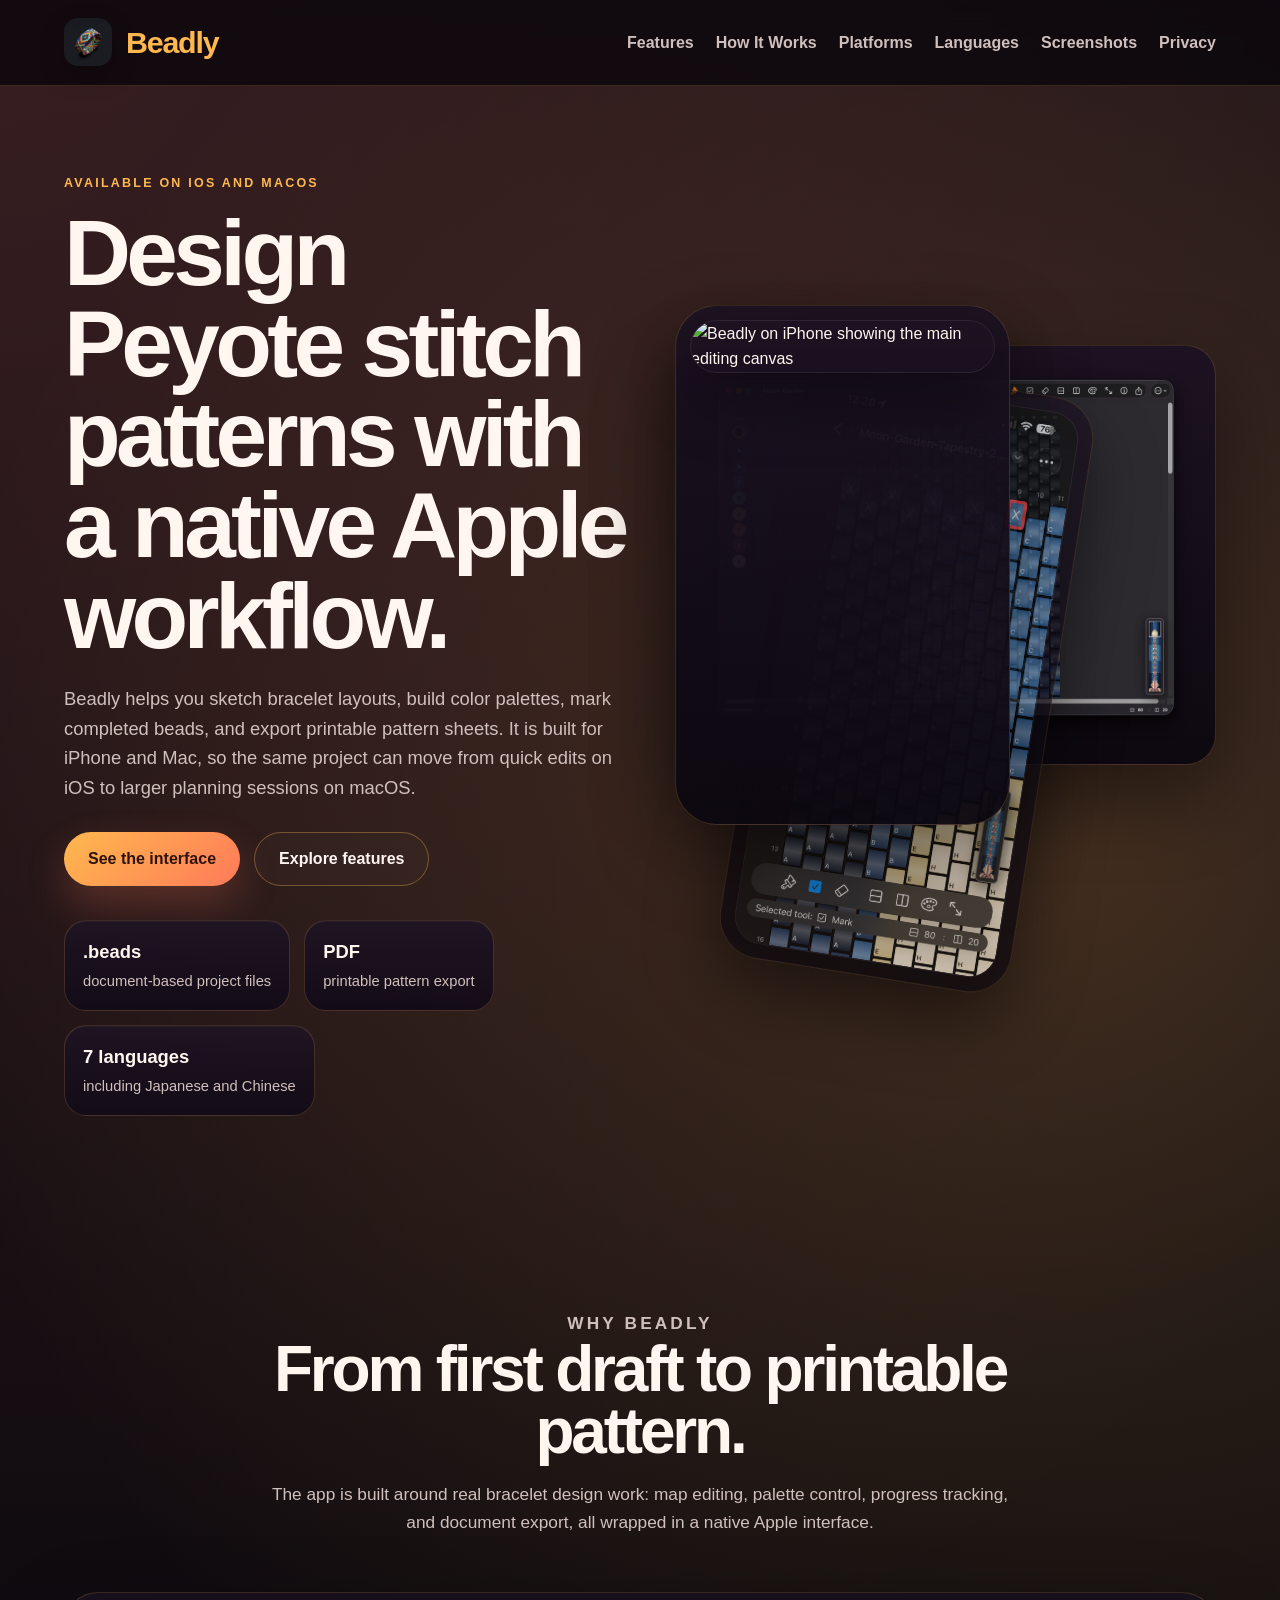
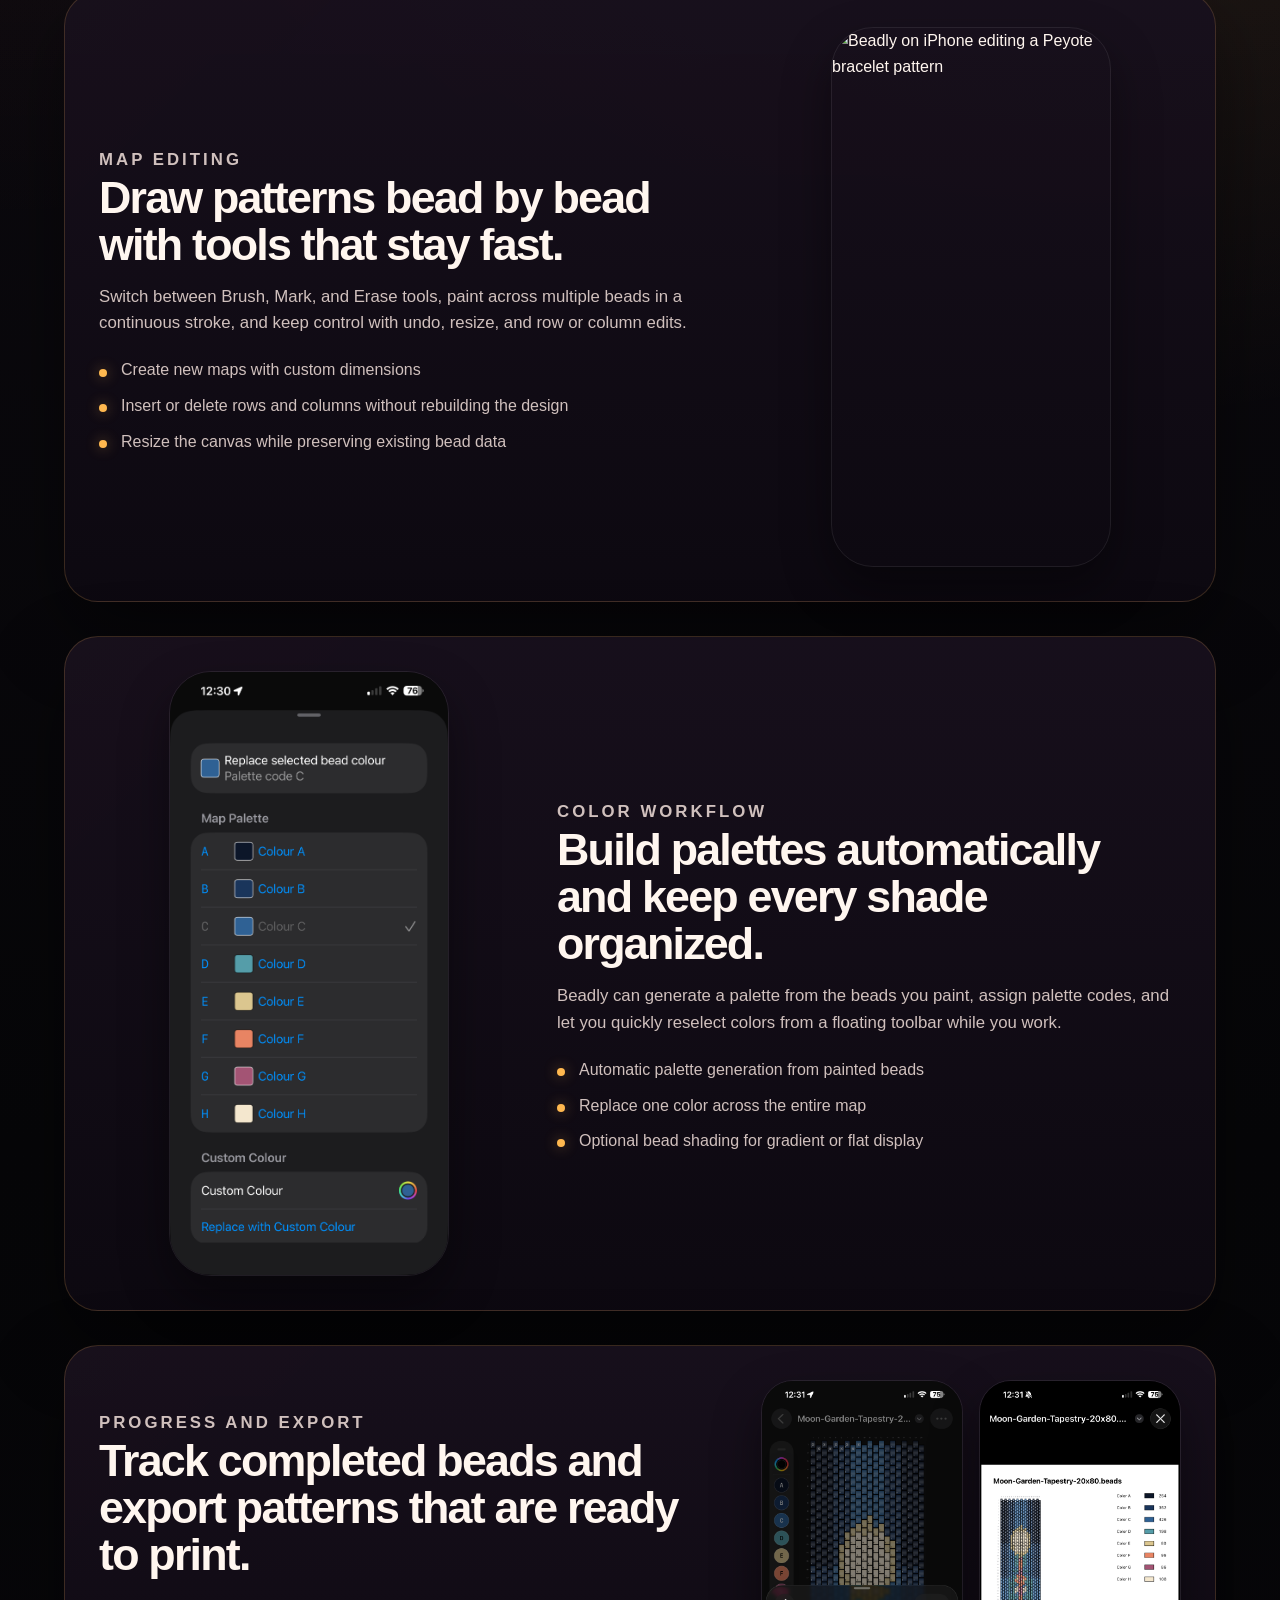
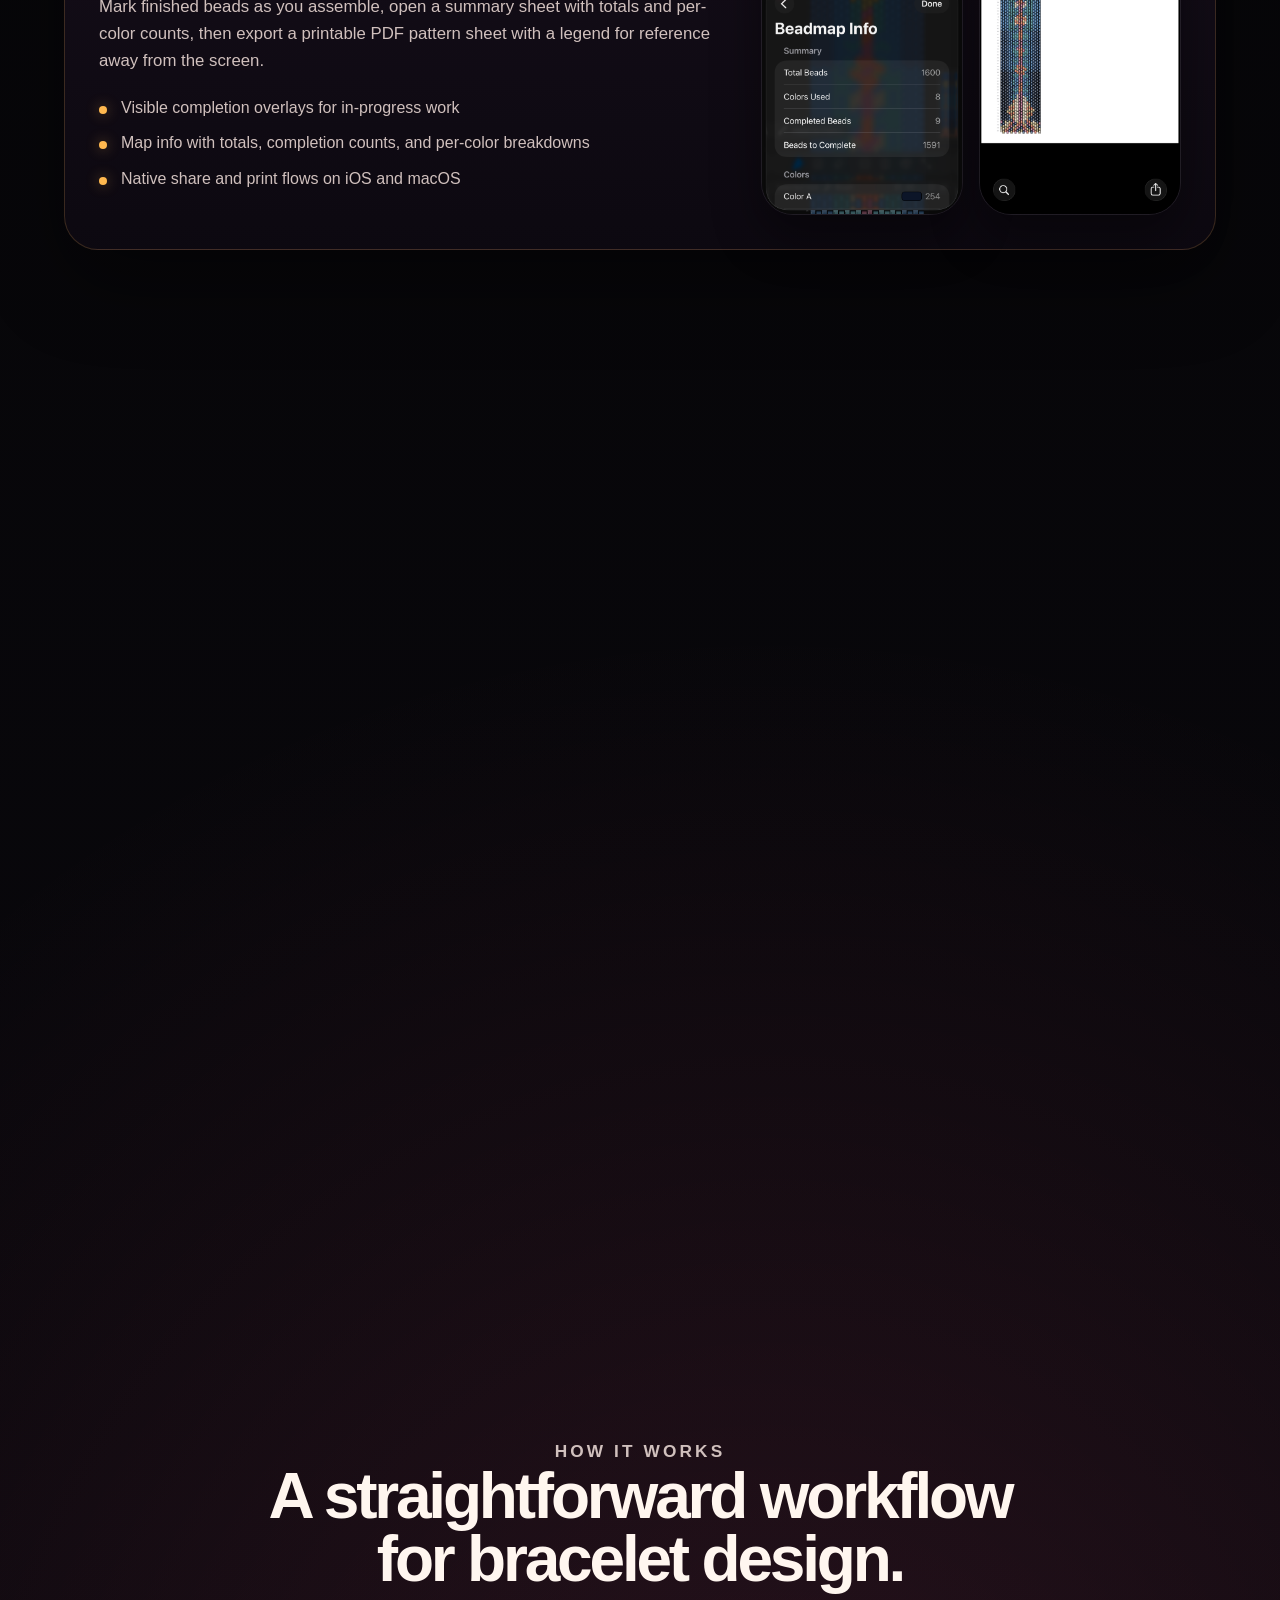
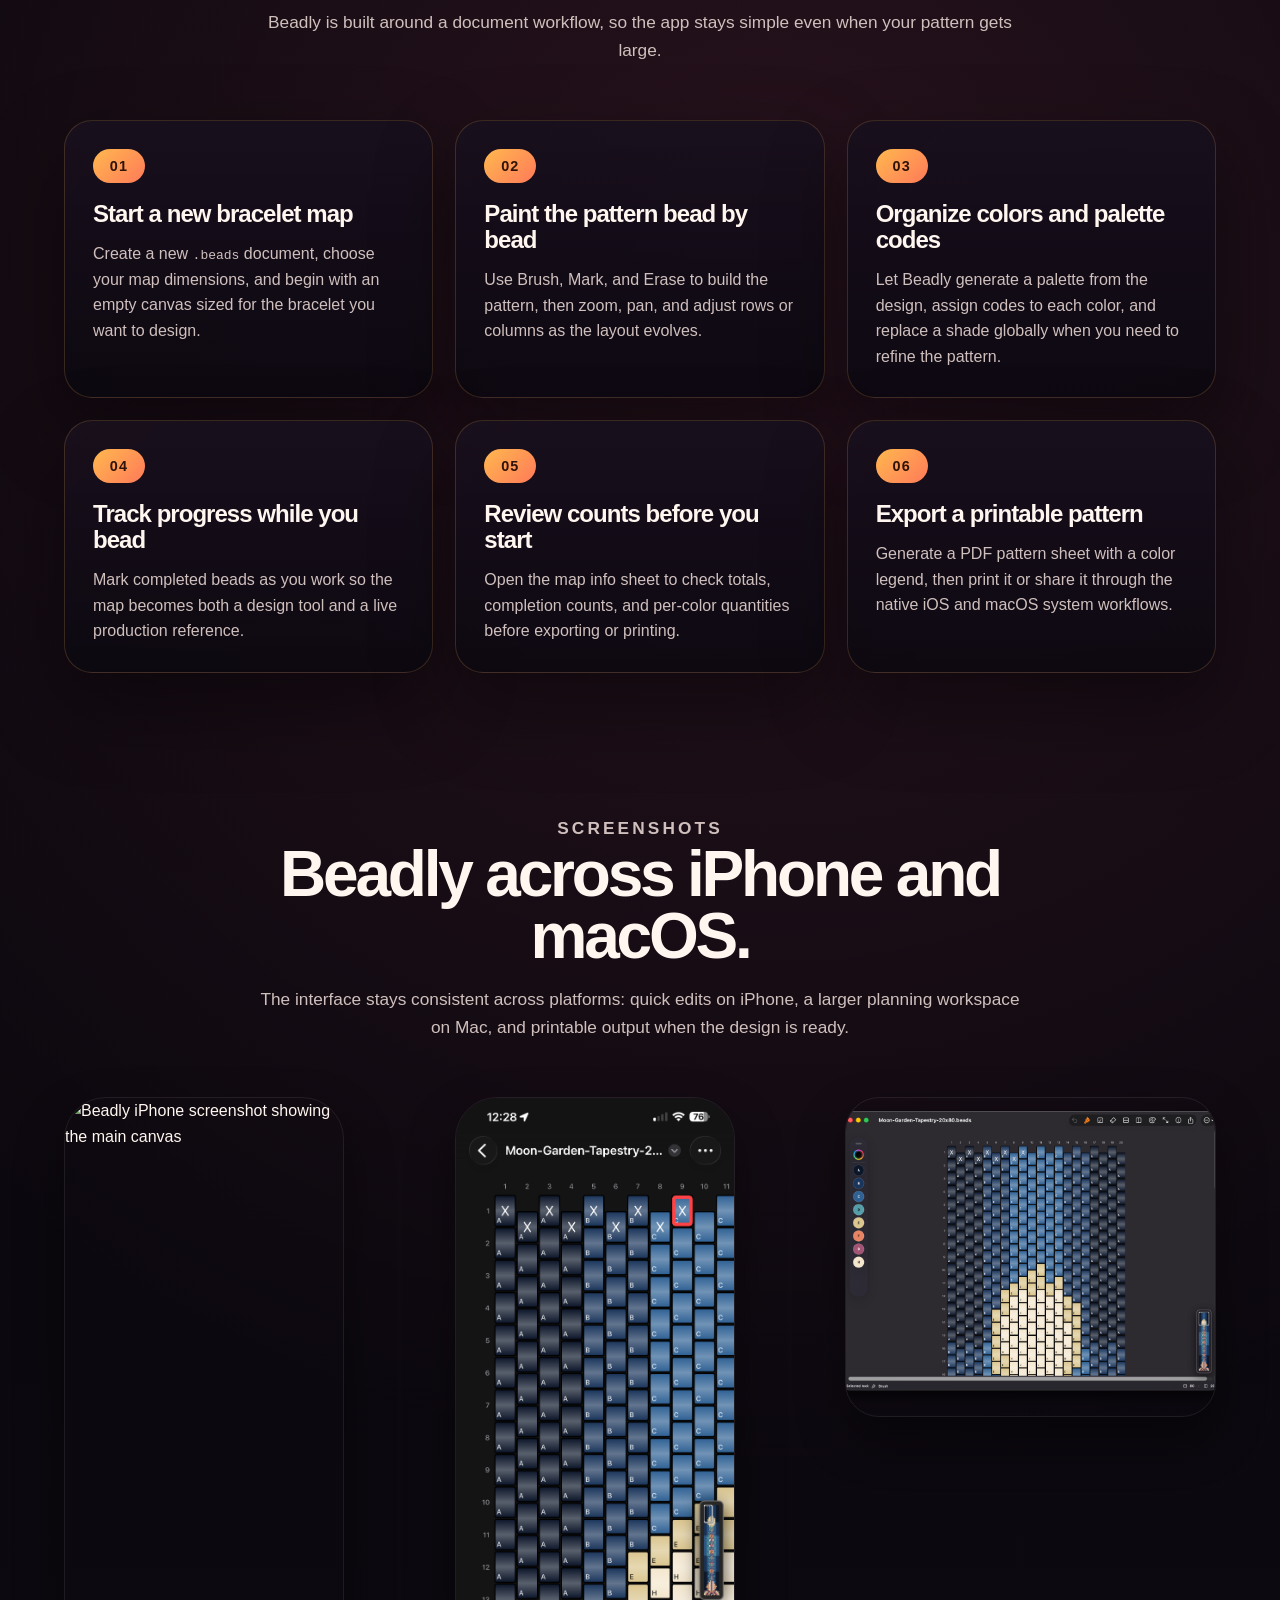
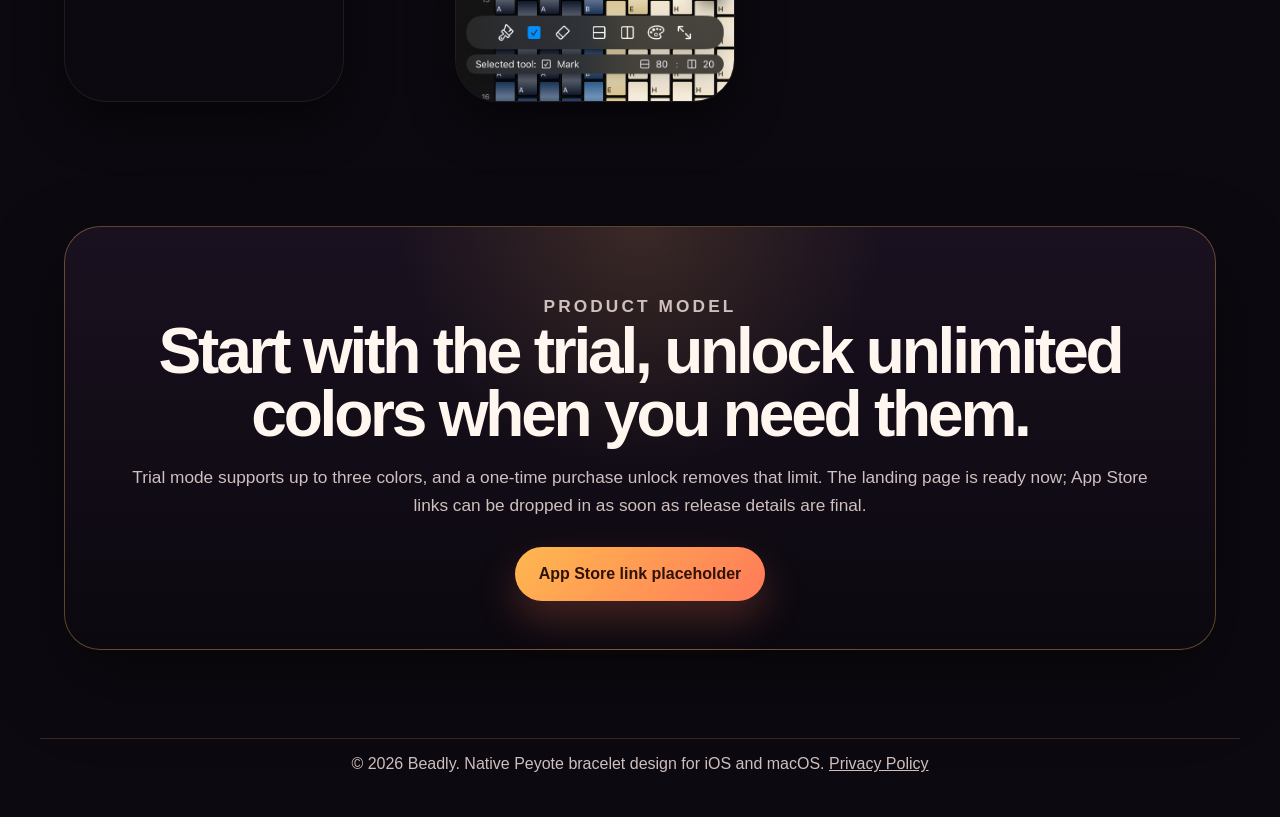
==== index.html @ 2204c5d9 "Add Beadly landing page site" ====
<!DOCTYPE html>
<html lang="en">
<head>
    <meta charset="UTF-8">
    <meta name="viewport" content="width=device-width, initial-scale=1.0">
    <meta name="description" content="Beadly is a native iOS and macOS app for designing Peyote stitch bracelet patterns, exporting printable PDFs, and managing bead maps across Apple devices.">
    <title>Beadly - Peyote Stitch Bracelet Designer for iOS and macOS</title>
    <link rel="stylesheet" href="style.css">
</head>
<body>
    <header class="site-header">
        <nav>
            <a class="logo" href="#hero">
                <img src="icon.png" alt="Beadly app icon">
                <span>Beadly</span>
            </a>
            <ul>
                <li><a href="#features">Features</a></li>
                <li><a href="#how-it-works">How It Works</a></li>
                <li><a href="#platforms">Platforms</a></li>
                <li><a href="#languages">Languages</a></li>
                <li><a href="#screenshots">Screenshots</a></li>
                <li><a href="privacy.html">Privacy</a></li>
            </ul>
        </nav>
    </header>

    <main>
        <section id="hero" class="hero">
            <div class="hero-copy reveal">
                <p class="eyebrow">Available on iOS and macOS</p>
                <h1>Design Peyote stitch patterns with a native Apple workflow.</h1>
                <p class="hero-text">
                    Beadly helps you sketch bracelet layouts, build color palettes, mark completed beads, and export printable pattern sheets. It is built for iPhone and Mac, so the same project can move from quick edits on iOS to larger planning sessions on macOS.
                </p>
                <div class="hero-actions">
                    <a href="#screenshots" class="call-to-action">See the interface</a>
                    <a href="#features" class="secondary-action">Explore features</a>
                </div>
                <div class="hero-stats">
                    <div class="stat-pill">
                        <span class="stat-value">.beads</span>
                        <span class="stat-label">document-based project files</span>
                    </div>
                    <div class="stat-pill">
                        <span class="stat-value">PDF</span>
                        <span class="stat-label">printable pattern export</span>
                    </div>
                    <div class="stat-pill">
                        <span class="stat-value">7 languages</span>
                        <span class="stat-label">including Japanese and Chinese</span>
                    </div>
                </div>
            </div>

            <div class="hero-visual reveal">
                <div class="hero-glow"></div>
                <div class="device-wall">
                    <div class="desktop-shot screenshot-frame mac-card">
                        <img src="screenshots/beadly-macos-hero-main.png" alt="Beadly on macOS showing the main bracelet design workspace">
                    </div>
                    <div class="phone-stack">
                        <div class="phone-back screenshot-frame phone-card">
                            <img src="screenshots/beadly-iphone-hero-secondary.png" alt="Beadly on iPhone showing a secondary workflow view">
                        </div>
                        <div class="phone-front screenshot-frame phone-card">
                            <img src="screenshots/beadly-iphone-hero-main.png" alt="Beadly on iPhone showing the main editing canvas">
                        </div>
                    </div>
                </div>
            </div>
        </section>

        <section id="features" class="features">
            <div class="section-heading reveal">
                <p class="eyebrow">Why Beadly</p>
                <h2>From first draft to printable pattern.</h2>
                <p>
                    The app is built around real bracelet design work: map editing, palette control, progress tracking, and document export, all wrapped in a native Apple interface.
                </p>
            </div>

            <div class="feature-container">
                <article class="feature-item reveal">
                    <div class="feature-text">
                        <p class="feature-kicker">Map editing</p>
                        <h3>Draw patterns bead by bead with tools that stay fast.</h3>
                        <p>
                            Switch between Brush, Mark, and Erase tools, paint across multiple beads in a continuous stroke, and keep control with undo, resize, and row or column edits.
                        </p>
                        <ul class="feature-list">
                            <li>Create new maps with custom dimensions</li>
                            <li>Insert or delete rows and columns without rebuilding the design</li>
                            <li>Resize the canvas while preserving existing bead data</li>
                        </ul>
                    </div>
                    <div class="feature-image">
                        <img class="app-shot portrait-shot" src="screenshots/beadly-iphone-editing-canvas.png" alt="Beadly on iPhone editing a Peyote bracelet pattern">
                    </div>
                </article>

                <article class="feature-item reveal">
                    <div class="feature-text">
                        <p class="feature-kicker">Color workflow</p>
                        <h3>Build palettes automatically and keep every shade organized.</h3>
                        <p>
                            Beadly can generate a palette from the beads you paint, assign palette codes, and let you quickly reselect colors from a floating toolbar while you work.
                        </p>
                        <ul class="feature-list">
                            <li>Automatic palette generation from painted beads</li>
                            <li>Replace one color across the entire map</li>
                            <li>Optional bead shading for gradient or flat display</li>
                        </ul>
                    </div>
                    <div class="feature-image">
                        <img class="app-shot portrait-shot" src="screenshots/beadly-iphone-palette-workflow.png" alt="Beadly on iPhone showing palette and color workflow controls">
                    </div>
                </article>

                <article class="feature-item reveal">
                    <div class="feature-text">
                        <p class="feature-kicker">Progress and export</p>
                        <h3>Track completed beads and export patterns that are ready to print.</h3>
                        <p>
                            Mark finished beads as you assemble, open a summary sheet with totals and per-color counts, then export a printable PDF pattern sheet with a legend for reference away from the screen.
                        </p>
                        <ul class="feature-list">
                            <li>Visible completion overlays for in-progress work</li>
                            <li>Map info with totals, completion counts, and per-color breakdowns</li>
                            <li>Native share and print flows on iOS and macOS</li>
                        </ul>
                    </div>
                    <div class="feature-image feature-image-grid">
                        <img class="app-shot compact-shot" src="screenshots/beadly-iphone-progress-tracking.png" alt="Beadly on iPhone showing completed bead tracking and progress information">
                        <img class="app-shot compact-shot" src="screenshots/beadly-export-pdf-sheet.png" alt="Beadly export preview for a printable PDF pattern sheet">
                    </div>
                </article>

                <article id="platforms" class="feature-item reveal">
                    <div class="feature-text">
                        <p class="feature-kicker">Apple platforms</p>
                        <h3>Use iOS for quick edits and macOS for a wider design workspace.</h3>
                        <p>
                            Beadly is designed for Apple hardware from the start. iPhone keeps pattern work portable, while macOS gives you more room for large maps, palette management, and print preparation.
                        </p>
                        <ul class="feature-list">
                            <li>Native document workflow across Apple devices</li>
                            <li>Zoom, pan, mini-map, and bead labels for larger projects</li>
                            <li>Consistent editing model across iOS and macOS</li>
                        </ul>
                    </div>
                    <div class="feature-image mac-feature">
                        <img class="app-shot landscape-shot" src="screenshots/beadly-macos-workspace-detail.png" alt="Beadly on macOS with a detailed bracelet design workspace visible">
                    </div>
                </article>

                <article id="languages" class="feature-item reveal">
                    <div class="feature-text">
                        <p class="feature-kicker">Localization</p>
                        <h3>Ready for an international audience.</h3>
                        <p>
                            The app is localized in Russian, German, French, Spanish, Japanese, and Chinese, alongside English. That support belongs on the landing page because it is a real part of the product, not an afterthought.
                        </p>
                        <ul class="feature-list">
                            <li>English</li>
                            <li>Russian, German, French, and Spanish</li>
                            <li>Japanese and Chinese</li>
                        </ul>
                    </div>
                    <div class="feature-image">
                        <div class="language-panel">
                            <span><strong>🇺🇸</strong> English</span>
                            <span><strong>🇷🇺</strong> Russian</span>
                            <span><strong>🇩🇪</strong> German</span>
                            <span><strong>🇫🇷</strong> French</span>
                            <span><strong>🇪🇸</strong> Spanish</span>
                            <span><strong>🇯🇵</strong> Japanese</span>
                            <span><strong>🇨🇳</strong> Chinese</span>
                        </div>
                    </div>
                </article>
            </div>
        </section>

        <section id="how-it-works" class="how-it-works reveal">
            <div class="section-heading">
                <p class="eyebrow">How It Works</p>
                <h2>A straightforward workflow for bracelet design.</h2>
                <p>
                    Beadly is built around a document workflow, so the app stays simple even when your pattern gets large.
                </p>
            </div>

            <div class="steps-grid">
                <article class="step-card">
                    <span class="step-number">01</span>
                    <h3>Start a new bracelet map</h3>
                    <p>
                        Create a new <code>.beads</code> document, choose your map dimensions, and begin with an empty canvas sized for the bracelet you want to design.
                    </p>
                </article>

                <article class="step-card">
                    <span class="step-number">02</span>
                    <h3>Paint the pattern bead by bead</h3>
                    <p>
                        Use Brush, Mark, and Erase to build the pattern, then zoom, pan, and adjust rows or columns as the layout evolves.
                    </p>
                </article>

                <article class="step-card">
                    <span class="step-number">03</span>
                    <h3>Organize colors and palette codes</h3>
                    <p>
                        Let Beadly generate a palette from the design, assign codes to each color, and replace a shade globally when you need to refine the pattern.
                    </p>
                </article>

                <article class="step-card">
                    <span class="step-number">04</span>
                    <h3>Track progress while you bead</h3>
                    <p>
                        Mark completed beads as you work so the map becomes both a design tool and a live production reference.
                    </p>
                </article>

                <article class="step-card">
                    <span class="step-number">05</span>
                    <h3>Review counts before you start</h3>
                    <p>
                        Open the map info sheet to check totals, completion counts, and per-color quantities before exporting or printing.
                    </p>
                </article>

                <article class="step-card">
                    <span class="step-number">06</span>
                    <h3>Export a printable pattern</h3>
                    <p>
                        Generate a PDF pattern sheet with a color legend, then print it or share it through the native iOS and macOS system workflows.
                    </p>
                </article>
            </div>
        </section>

        <section id="screenshots" class="screenshots reveal">
            <div class="section-heading">
                <p class="eyebrow">Screenshots</p>
                <h2>Beadly across iPhone and macOS.</h2>
                <p>
                    The interface stays consistent across platforms: quick edits on iPhone, a larger planning workspace on Mac, and printable output when the design is ready.
                </p>
            </div>

            <div class="screenshot-grid">
                <img class="app-shot portrait-shot" src="screenshots/beadly-iphone-hero-main.png" alt="Beadly iPhone screenshot showing the main canvas">
                <img class="app-shot portrait-shot" src="screenshots/beadly-iphone-hero-secondary.png" alt="Beadly iPhone screenshot showing a secondary workflow">
                <img class="app-shot landscape-shot" src="screenshots/beadly-macos-workspace-detail.png" alt="Beadly macOS screenshot showing a detailed desktop workspace">
            </div>
        </section>

        <section class="download reveal">
            <div class="download-panel">
                <p class="eyebrow">Product model</p>
                <h2>Start with the trial, unlock unlimited colors when you need them.</h2>
                <p>
                    Trial mode supports up to three colors, and a one-time purchase unlock removes that limit. The landing page is ready now; App Store links can be dropped in as soon as release details are final.
                </p>
                <div class="download-buttons">
                    <a href="#hero" class="call-to-action">App Store link placeholder</a>
                </div>
            </div>
        </section>
    </main>

    <footer>
        <p>&copy; 2026 Beadly. Native Peyote bracelet design for iOS and macOS. <a href="privacy.html">Privacy Policy</a></p>
    </footer>

    <script src="script.js"></script>
</body>
</html>
---- style.css ----
:root {
    --bg: #060608;
    --panel: #17111e;
    --panel-soft: rgba(23, 17, 30, 0.84);
    --line: rgba(252, 184, 88, 0.18);
    --line-strong: rgba(252, 184, 88, 0.34);
    --text: #fff6ef;
    --muted: #d0c0bd;
    --brand: #ffb84f;
    --brand-deep: #a55224;
    --accent: #ff7a59;
    --accent-deep: #cb4f36;
    --berry: #ff5d8f;
    --shadow: 0 32px 80px rgba(0, 0, 0, 0.42);
}

* {
    box-sizing: border-box;
}

html {
    scroll-behavior: smooth;
}

body {
    margin: 0;
    font-family: "Avenir Next", "SF Pro Display", "Segoe UI", sans-serif;
    line-height: 1.6;
    color: var(--text);
    background:
        radial-gradient(circle at top left, rgba(255, 122, 89, 0.16), transparent 25%),
        radial-gradient(circle at 85% 12%, rgba(255, 184, 79, 0.18), transparent 18%),
        radial-gradient(circle at 60% 70%, rgba(255, 93, 143, 0.12), transparent 24%),
        linear-gradient(180deg, #120d16 0%, #060608 38%, #0d0911 100%);
}

a {
    color: inherit;
}

img {
    display: block;
    max-width: 100%;
}

.site-header {
    position: sticky;
    top: 0;
    z-index: 20;
    backdrop-filter: blur(16px);
    background: rgba(7, 5, 10, 0.74);
    border-bottom: 1px solid var(--line);
}

nav {
    display: flex;
    justify-content: space-between;
    align-items: center;
    gap: 24px;
    max-width: 1200px;
    margin: 0 auto;
    padding: 18px 24px;
}

.logo {
    display: inline-flex;
    align-items: center;
    gap: 14px;
    text-decoration: none;
    font-size: 1.9rem;
    font-weight: 800;
    letter-spacing: -0.04em;
    color: var(--brand);
}

.logo img {
    width: 48px;
    height: 48px;
    border-radius: 14px;
    box-shadow: 0 10px 24px rgba(0, 0, 0, 0.28);
}

nav ul {
    list-style: none;
    display: flex;
    flex-wrap: wrap;
    gap: 22px;
    margin: 0;
    padding: 0;
}

nav ul li a {
    text-decoration: none;
    color: var(--muted);
    font-weight: 600;
    transition: color 0.2s ease;
}

nav ul li a:hover,
nav ul li a:focus-visible {
    color: var(--brand);
}

section {
    max-width: 1200px;
    margin: 0 auto;
    padding: 88px 24px;
}

.hero {
    display: grid;
    grid-template-columns: minmax(0, 1.02fr) minmax(0, 0.98fr);
    gap: 48px;
    align-items: center;
    min-height: calc(100vh - 80px);
}

.eyebrow,
.feature-kicker,
.placeholder-label {
    margin: 0 0 14px;
    text-transform: uppercase;
    letter-spacing: 0.18em;
    font-size: 0.78rem;
    font-weight: 800;
}

.eyebrow,
.feature-kicker {
    color: var(--brand);
}

.placeholder-label {
    color: rgba(255, 255, 255, 0.62);
}

.hero h1,
.section-heading h2,
.download h2 {
    margin: 0;
    letter-spacing: -0.05em;
    line-height: 0.98;
}

.hero h1 {
    font-size: clamp(3.1rem, 8vw, 5.8rem);
    max-width: 11ch;
}

.hero-text,
.section-heading p,
.download p,
.feature-text p,
.feature-list li,
footer p,
.shot-placeholder span,
.placeholder-content p {
    color: var(--muted);
}

.hero-text {
    max-width: 59ch;
    margin: 22px 0 0;
    font-size: 1.15rem;
}

.hero-actions {
    display: flex;
    flex-wrap: wrap;
    gap: 14px;
    margin-top: 30px;
}

.call-to-action,
.secondary-action {
    display: inline-flex;
    align-items: center;
    justify-content: center;
    min-height: 54px;
    padding: 0 24px;
    border-radius: 999px;
    text-decoration: none;
    font-weight: 700;
    transition: transform 0.2s ease, box-shadow 0.2s ease, background-color 0.2s ease;
}

.call-to-action {
    background: linear-gradient(135deg, var(--brand) 0%, var(--accent) 100%);
    color: #2f1308;
    box-shadow: 0 18px 40px rgba(255, 122, 89, 0.24);
}

.secondary-action {
    border: 1px solid var(--line-strong);
    background: rgba(255, 255, 255, 0.02);
    color: var(--text);
}

.call-to-action:hover,
.call-to-action:focus-visible,
.secondary-action:hover,
.secondary-action:focus-visible {
    transform: translateY(-2px);
}

.hero-stats {
    display: flex;
    flex-wrap: wrap;
    gap: 14px;
    margin-top: 34px;
}

.stat-pill {
    min-width: 170px;
    padding: 16px 18px;
    border-radius: 22px;
    border: 1px solid var(--line);
    background: linear-gradient(180deg, rgba(31, 20, 35, 0.92), rgba(18, 11, 23, 0.94));
    box-shadow: inset 0 1px 0 rgba(255, 255, 255, 0.04);
}

.stat-value {
    display: block;
    font-size: 1.15rem;
    font-weight: 800;
    color: var(--text);
}

.stat-label {
    display: block;
    margin-top: 4px;
    font-size: 0.92rem;
    color: var(--muted);
}

.hero-visual {
    position: relative;
}

.hero-glow {
    position: absolute;
    inset: 10% 14% auto auto;
    width: 260px;
    height: 260px;
    background: radial-gradient(circle, rgba(255, 184, 79, 0.28), transparent 68%);
    filter: blur(16px);
    pointer-events: none;
}

.device-wall {
    position: relative;
    min-height: 680px;
}

.desktop-shot {
    position: absolute;
    right: 0;
    top: 40px;
    width: min(100%, 540px);
}

.desktop-shot img {
    width: 100%;
    border-radius: 20px;
}

.phone-stack {
    position: absolute;
    left: 0;
    top: 0;
    width: min(62%, 340px);
}

.phone-stack img {
    width: 100%;
    height: 100%;
    object-fit: cover;
    border-radius: 28px;
    border: 1px solid rgba(255, 255, 255, 0.08);
    box-shadow: 0 28px 60px rgba(0, 0, 0, 0.42);
}

.phone-back {
    position: absolute;
    left: 84px;
    top: 72px;
    width: 88%;
    opacity: 0.74;
    transform: rotate(9deg);
}

.phone-front {
    position: relative;
    z-index: 1;
}

.placeholder-card {
    border: 1px solid var(--line);
    box-shadow: var(--shadow);
    background:
        linear-gradient(180deg, rgba(28, 18, 34, 0.95), rgba(12, 8, 16, 0.96)),
        linear-gradient(135deg, rgba(255, 184, 79, 0.06), transparent 44%);
}

.screenshot-frame {
    border: 1px solid var(--line);
    box-shadow: var(--shadow);
    background:
        linear-gradient(180deg, rgba(28, 18, 34, 0.95), rgba(12, 8, 16, 0.96)),
        linear-gradient(135deg, rgba(255, 184, 79, 0.06), transparent 44%);
}

.mac-card {
    padding: 18px;
    border-radius: 30px;
}

.phone-card {
    padding: 14px;
    border-radius: 42px;
    min-height: 520px;
}

.window-chrome {
    display: flex;
    gap: 8px;
    margin-bottom: 14px;
}

.window-chrome span {
    width: 10px;
    height: 10px;
    border-radius: 50%;
    background: rgba(255, 255, 255, 0.18);
}

.placeholder-content {
    display: flex;
    flex-direction: column;
    gap: 16px;
    height: 100%;
}

.placeholder-content h2 {
    margin: 0;
    font-size: clamp(1.5rem, 2.6vw, 2.4rem);
    line-height: 1.05;
    letter-spacing: -0.04em;
}

.bead-grid,
.mini-grid {
    border-radius: 24px;
    background:
        linear-gradient(90deg, rgba(255, 255, 255, 0.05) 1px, transparent 1px),
        linear-gradient(rgba(255, 255, 255, 0.05) 1px, transparent 1px),
        linear-gradient(135deg, rgba(255, 184, 79, 0.2), rgba(255, 93, 143, 0.16));
}

.bead-grid {
    min-height: 360px;
    background-size: 28px 28px, 28px 28px, cover;
}

.bead-grid-wide {
    position: relative;
    overflow: hidden;
}

.bead-grid-wide::after {
    content: "";
    position: absolute;
    inset: 22% 10%;
    border-radius: 18px;
    border: 1px solid rgba(255, 255, 255, 0.16);
    background: linear-gradient(135deg, rgba(255, 122, 89, 0.32), rgba(255, 184, 79, 0.12));
}

.mini-grid {
    flex: 1;
    min-height: 200px;
    background-size: 24px 24px, 24px 24px, cover;
}

.mini-grid-tall {
    min-height: 340px;
}

.section-heading {
    max-width: 760px;
    margin: 0 auto 56px;
    text-align: center;
}

.section-heading h2,
.download h2 {
    font-size: clamp(2.4rem, 5vw, 4rem);
}

.section-heading p,
.download p {
    margin: 18px 0 0;
    font-size: 1.08rem;
}

.feature-container {
    display: flex;
    flex-direction: column;
    gap: 34px;
}

.feature-item {
    display: grid;
    grid-template-columns: minmax(0, 1fr) minmax(280px, 420px);
    align-items: center;
    gap: 38px;
    padding: 34px;
    border-radius: 34px;
    border: 1px solid var(--line);
    background:
        linear-gradient(180deg, rgba(24, 16, 29, 0.94), rgba(13, 9, 17, 0.96)),
        linear-gradient(135deg, rgba(255, 184, 79, 0.05), transparent 45%);
    box-shadow: var(--shadow);
}

.feature-item:nth-child(even) {
    grid-template-columns: minmax(280px, 420px) minmax(0, 1fr);
}

.feature-item:nth-child(even) .feature-text {
    order: 2;
}

.feature-item:nth-child(even) .feature-image {
    order: 1;
}

.feature-text h3 {
    margin: 0;
    font-size: clamp(1.8rem, 4vw, 2.8rem);
    line-height: 1.05;
    letter-spacing: -0.04em;
}

.feature-text p {
    margin: 16px 0 0;
    font-size: 1.05rem;
}

.feature-list {
    margin: 20px 0 0;
    padding: 0;
    list-style: none;
}

.feature-list li {
    position: relative;
    margin-bottom: 10px;
    padding-left: 22px;
}

.feature-list li::before {
    content: "";
    position: absolute;
    left: 0;
    top: 0.7em;
    width: 8px;
    height: 8px;
    border-radius: 50%;
    background: var(--brand);
    box-shadow: 0 0 14px rgba(255, 184, 79, 0.45);
}

.feature-image {
    display: flex;
    justify-content: center;
    align-items: center;
}

.app-shot {
    width: 100%;
    border: 1px solid rgba(255, 255, 255, 0.08);
    box-shadow: 0 22px 48px rgba(0, 0, 0, 0.4);
    object-fit: cover;
}

.shot-placeholder,
.language-panel {
    width: 100%;
    border: 1px solid rgba(255, 255, 255, 0.08);
    box-shadow: 0 22px 48px rgba(0, 0, 0, 0.4);
    background:
        linear-gradient(180deg, rgba(255, 255, 255, 0.06), rgba(255, 255, 255, 0.02)),
        linear-gradient(135deg, rgba(255, 184, 79, 0.16), rgba(255, 93, 143, 0.14));
}

.shot-placeholder {
    display: flex;
    flex-direction: column;
    justify-content: flex-end;
    gap: 4px;
    padding: 24px;
    overflow: hidden;
}

.shot-placeholder p {
    margin: 0;
    font-size: 1rem;
    font-weight: 800;
    letter-spacing: -0.03em;
}

.portrait-shot {
    max-width: 280px;
    min-height: 540px;
    border-radius: 42px;
}

.compact-shot {
    max-width: none;
    min-height: 250px;
    border-radius: 32px;
}

.landscape-shot {
    min-height: 320px;
    border-radius: 34px;
}

.feature-image-grid {
    display: grid;
    grid-template-columns: repeat(2, minmax(0, 1fr));
    gap: 16px;
}

.feature-image-grid .shot-placeholder {
    max-width: none;
}

.mac-feature .shot-placeholder {
    max-width: 100%;
}

.language-panel {
    display: grid;
    grid-template-columns: repeat(2, minmax(0, 1fr));
    gap: 16px;
    padding: 28px;
    border-radius: 34px;
}

.language-panel span {
    display: flex;
    align-items: center;
    justify-content: center;
    gap: 10px;
    min-height: 84px;
    border-radius: 22px;
    font-size: 1.05rem;
    font-weight: 700;
    background: rgba(14, 10, 18, 0.72);
    border: 1px solid rgba(255, 255, 255, 0.08);
    text-align: center;
}

.language-panel strong {
    font-size: 1.4rem;
    line-height: 1;
}

.screenshots {
    padding-top: 36px;
}

.how-it-works {
    padding-top: 24px;
}

.steps-grid {
    display: grid;
    grid-template-columns: repeat(3, minmax(0, 1fr));
    gap: 22px;
}

.step-card {
    padding: 28px;
    border-radius: 28px;
    border: 1px solid var(--line);
    background:
        linear-gradient(180deg, rgba(24, 16, 29, 0.94), rgba(13, 9, 17, 0.96)),
        linear-gradient(135deg, rgba(255, 184, 79, 0.05), transparent 45%);
    box-shadow: var(--shadow);
}

.step-number {
    display: inline-flex;
    align-items: center;
    justify-content: center;
    min-width: 52px;
    min-height: 34px;
    padding: 0 12px;
    border-radius: 999px;
    background: linear-gradient(135deg, var(--brand) 0%, var(--accent) 100%);
    color: #2f1308;
    font-size: 0.9rem;
    font-weight: 800;
    letter-spacing: 0.08em;
}

.step-card h3 {
    margin: 18px 0 0;
    font-size: 1.5rem;
    line-height: 1.08;
    letter-spacing: -0.04em;
}

.step-card p {
    margin: 14px 0 0;
    color: var(--muted);
}

.screenshot-grid {
    display: grid;
    grid-template-columns: repeat(3, minmax(0, 1fr));
    gap: 20px;
}

.download {
    padding-top: 36px;
}

.download-panel {
    padding: 48px;
    border-radius: 36px;
    text-align: center;
    border: 1px solid var(--line-strong);
    background:
        radial-gradient(circle at top center, rgba(255, 184, 79, 0.14), transparent 34%),
        linear-gradient(180deg, rgba(27, 18, 33, 0.96), rgba(11, 8, 15, 0.98));
    box-shadow: var(--shadow);
}

.download-buttons {
    margin-top: 28px;
}

footer {
    padding: 0 24px 40px;
}

footer p {
    max-width: 1200px;
    margin: 0 auto;
    padding-top: 12px;
    border-top: 1px solid var(--line);
    text-align: center;
}

.reveal {
    opacity: 0;
    transform: translateY(24px);
    transition: opacity 0.7s ease, transform 0.7s ease;
}

.reveal.is-visible {
    opacity: 1;
    transform: translateY(0);
}

@media (max-width: 1080px) {
    .steps-grid,
    .screenshot-grid {
        grid-template-columns: repeat(2, minmax(0, 1fr));
    }
}

@media (max-width: 980px) {
    nav {
        flex-direction: column;
        align-items: flex-start;
    }

    .hero {
        grid-template-columns: 1fr;
        min-height: auto;
        padding-top: 52px;
    }

    .device-wall {
        min-height: 760px;
    }

    .desktop-shot {
        position: relative;
        top: 180px;
        width: 100%;
    }

    .phone-stack {
        position: absolute;
        left: 0;
        top: 0;
        width: min(62%, 300px);
    }

    .feature-item,
    .feature-item:nth-child(even) {
        grid-template-columns: 1fr;
    }

    .feature-item:nth-child(even) .feature-text,
    .feature-item:nth-child(even) .feature-image {
        order: initial;
    }

    .feature-image-grid {
        grid-template-columns: repeat(2, minmax(0, 1fr));
    }
}

@media (max-width: 680px) {
    section {
        padding: 72px 18px;
    }

    nav {
        padding: 16px 18px;
    }

    nav ul {
        gap: 14px 18px;
    }

    .logo {
        font-size: 1.7rem;
    }

    .logo img {
        width: 42px;
        height: 42px;
        border-radius: 12px;
    }

    .hero h1 {
        font-size: clamp(2.8rem, 13vw, 4.2rem);
    }

    .hero-text,
    .section-heading p,
    .download p,
    .feature-text p,
    .feature-list li {
        font-size: 1rem;
    }

    .hero-stats {
        flex-direction: column;
    }

    .device-wall {
        min-height: 650px;
    }

    .phone-stack {
        width: min(72%, 280px);
    }

    .phone-back {
        left: 56px;
        top: 56px;
    }

    .desktop-shot {
        top: 156px;
        padding: 10px;
        border-radius: 24px;
    }

    .phone-card {
        min-height: 460px;
    }

    .feature-item {
        padding: 24px;
        border-radius: 26px;
    }

    .steps-grid,
    .feature-image-grid,
    .screenshot-grid {
        grid-template-columns: 1fr;
    }

    .language-panel {
        grid-template-columns: repeat(2, minmax(0, 1fr));
        gap: 12px;
        padding: 20px;
    }

    .download-panel {
        padding: 34px 22px;
        border-radius: 28px;
    }

    .call-to-action,
    .secondary-action {
        width: 100%;
    }
}
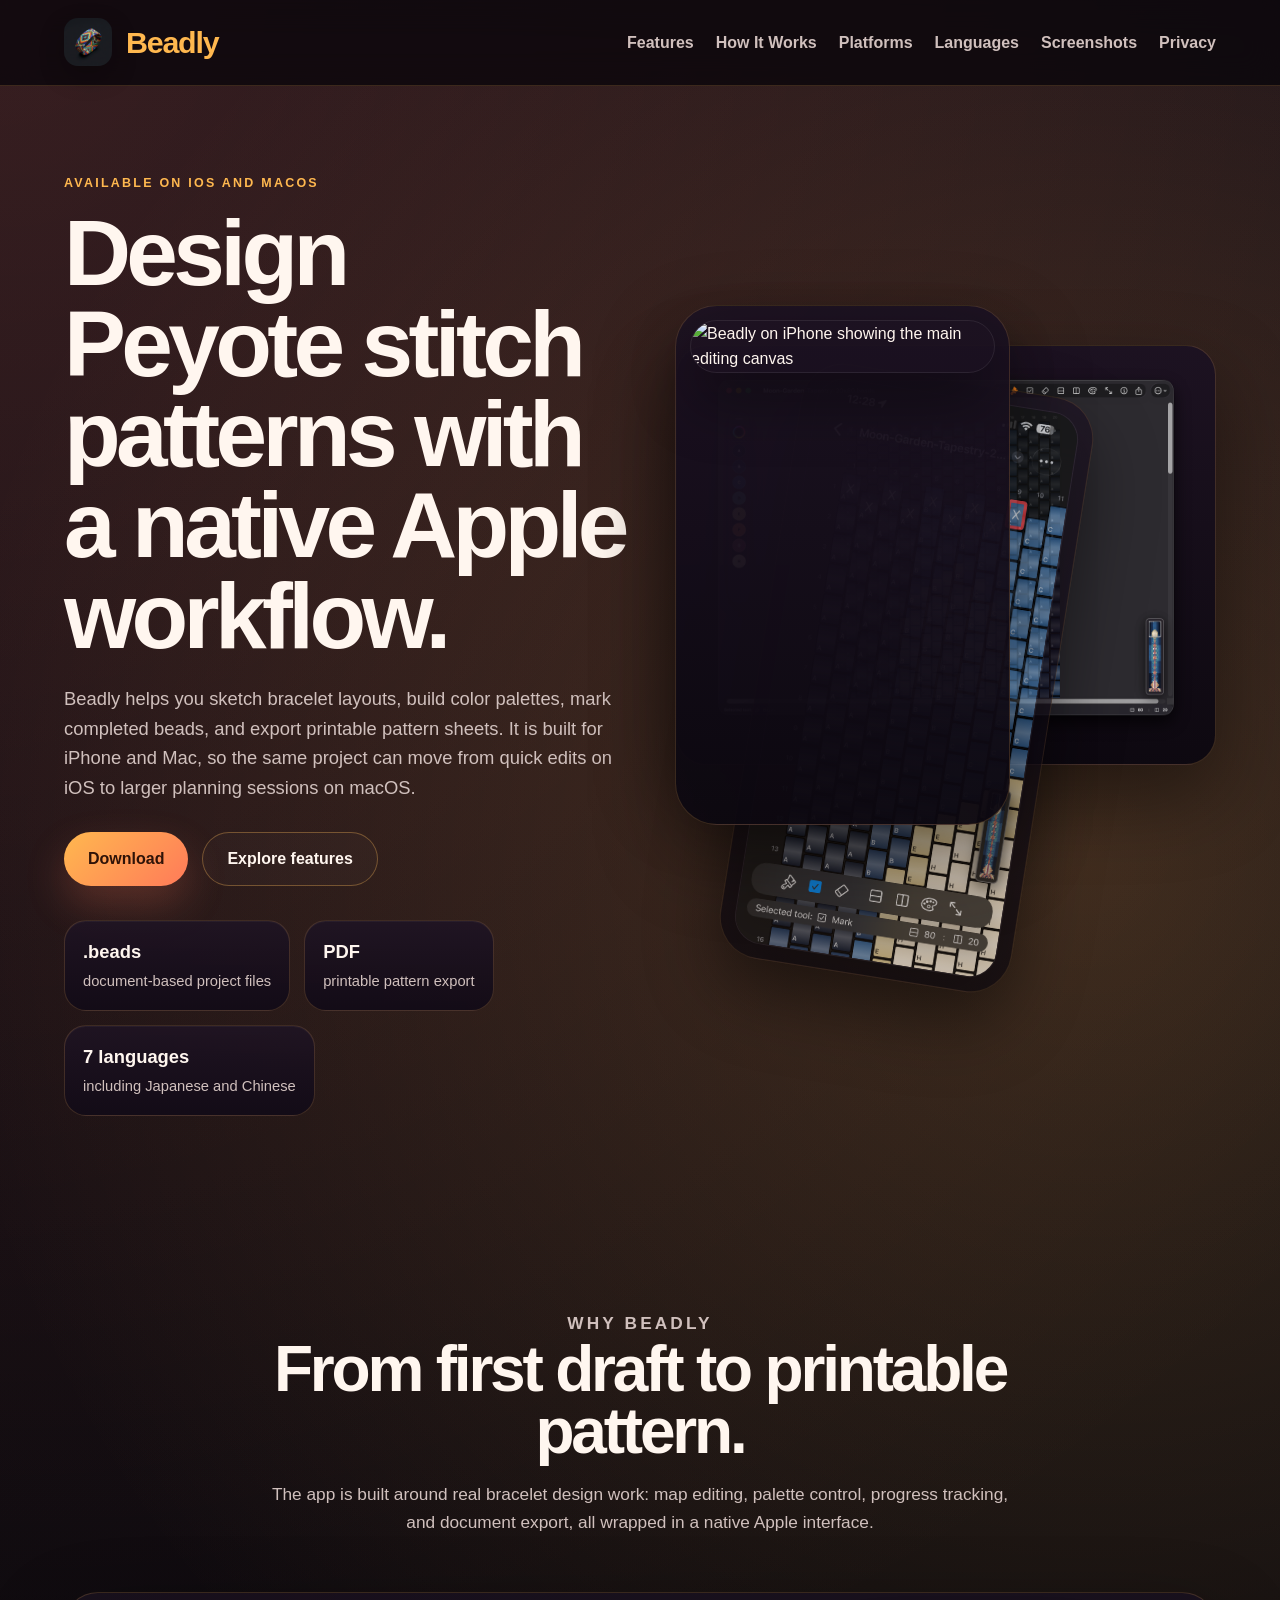
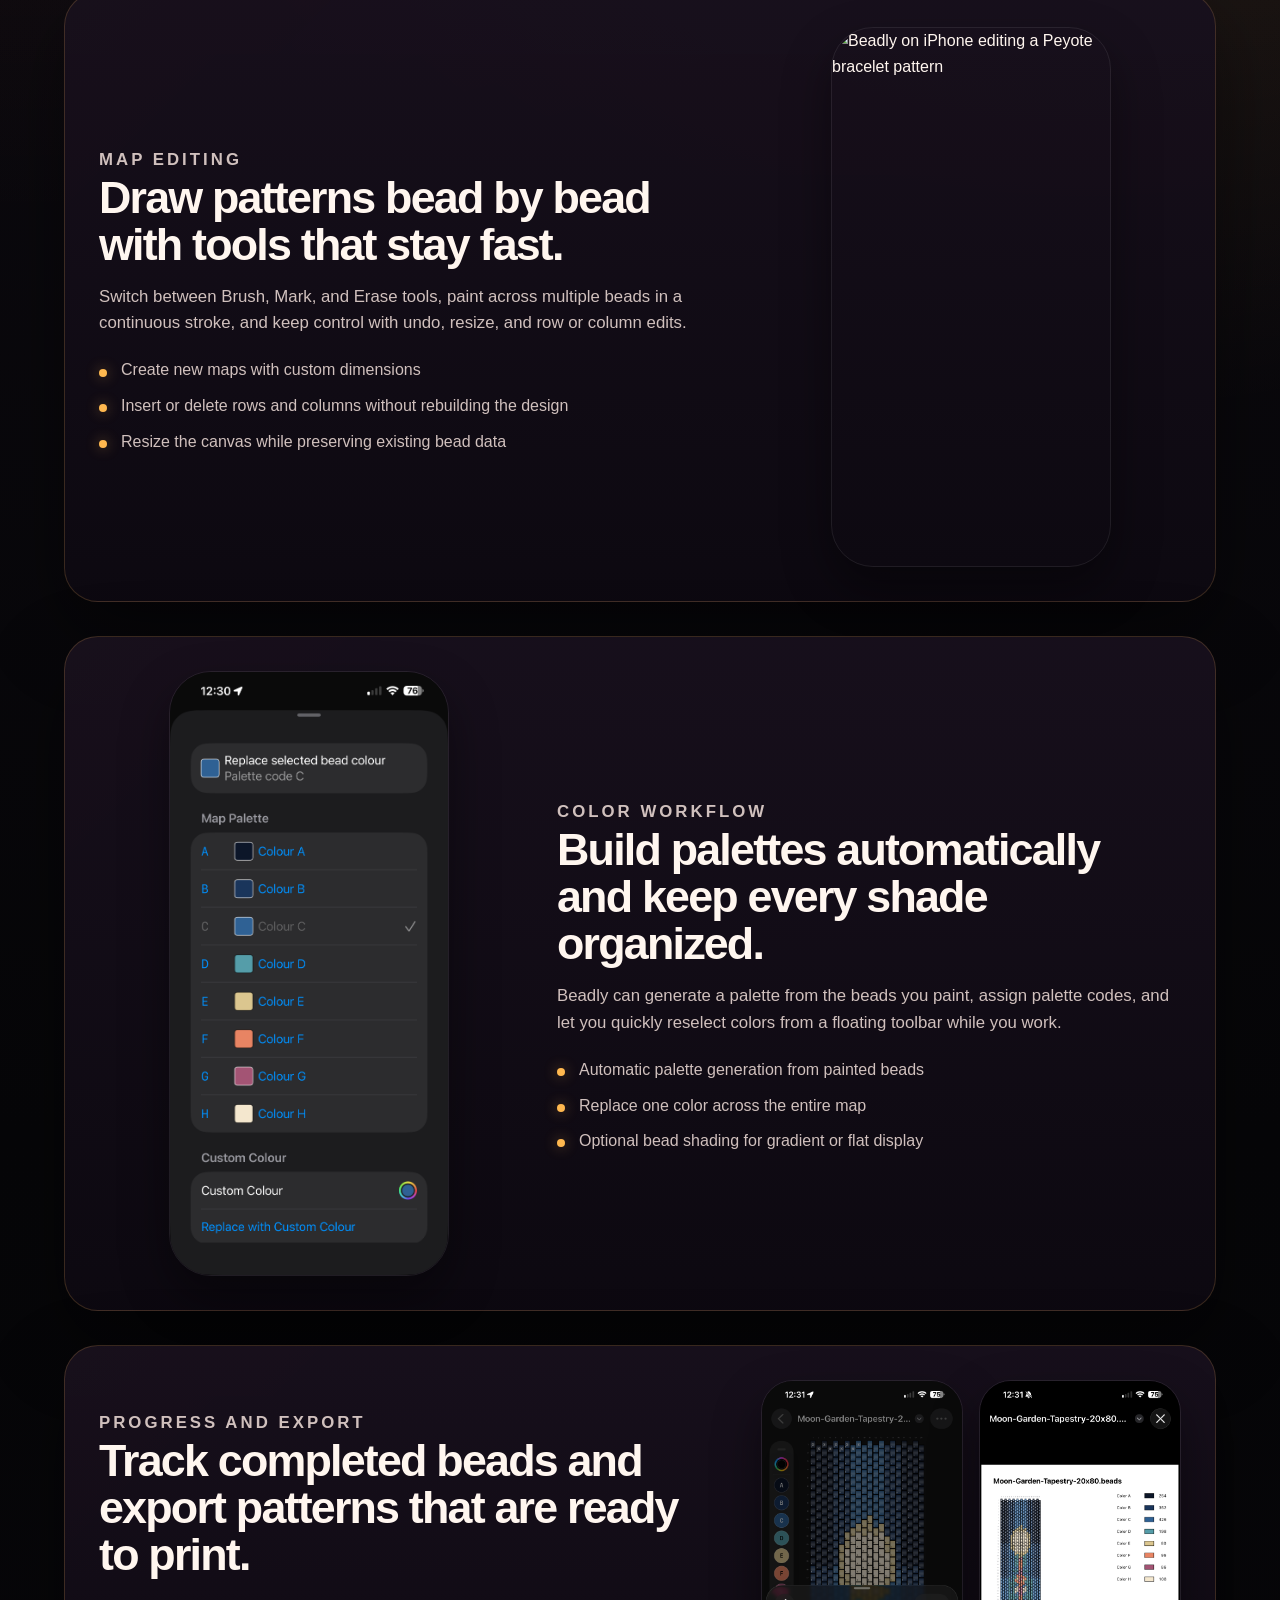
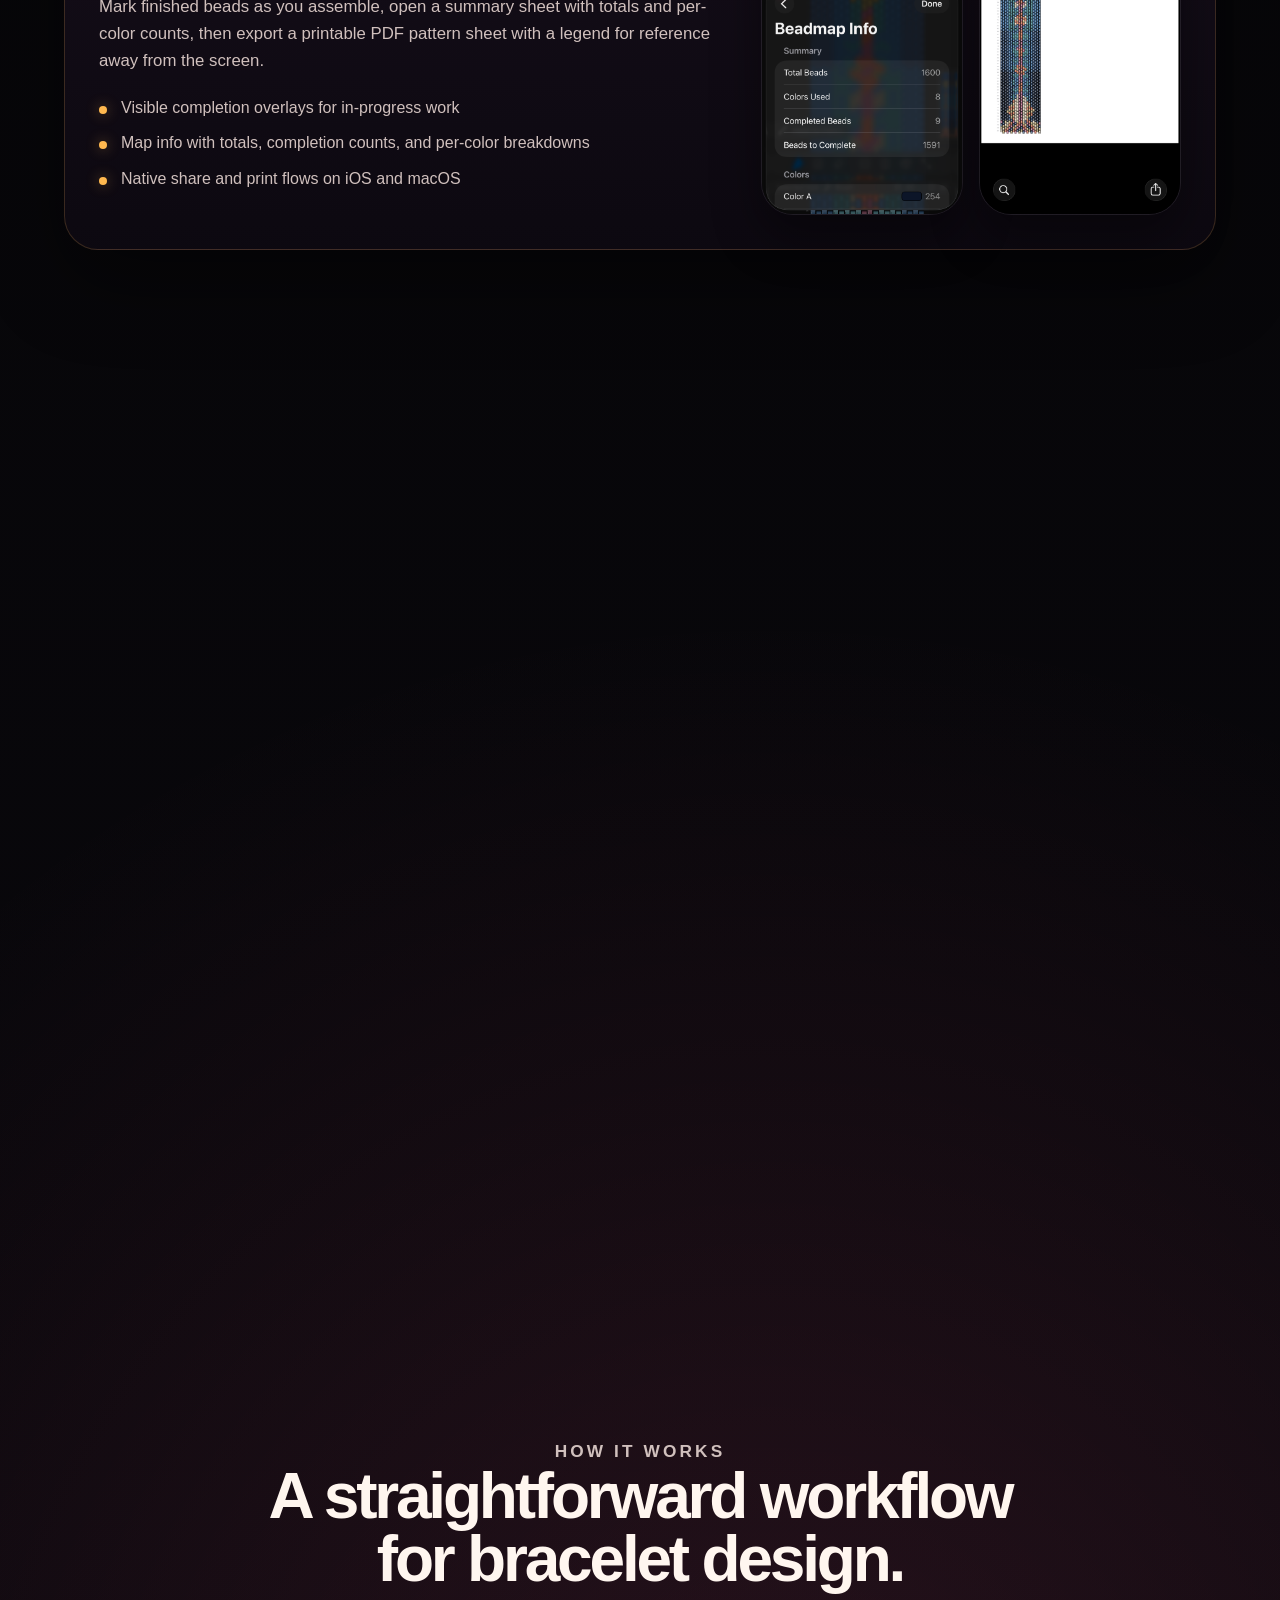
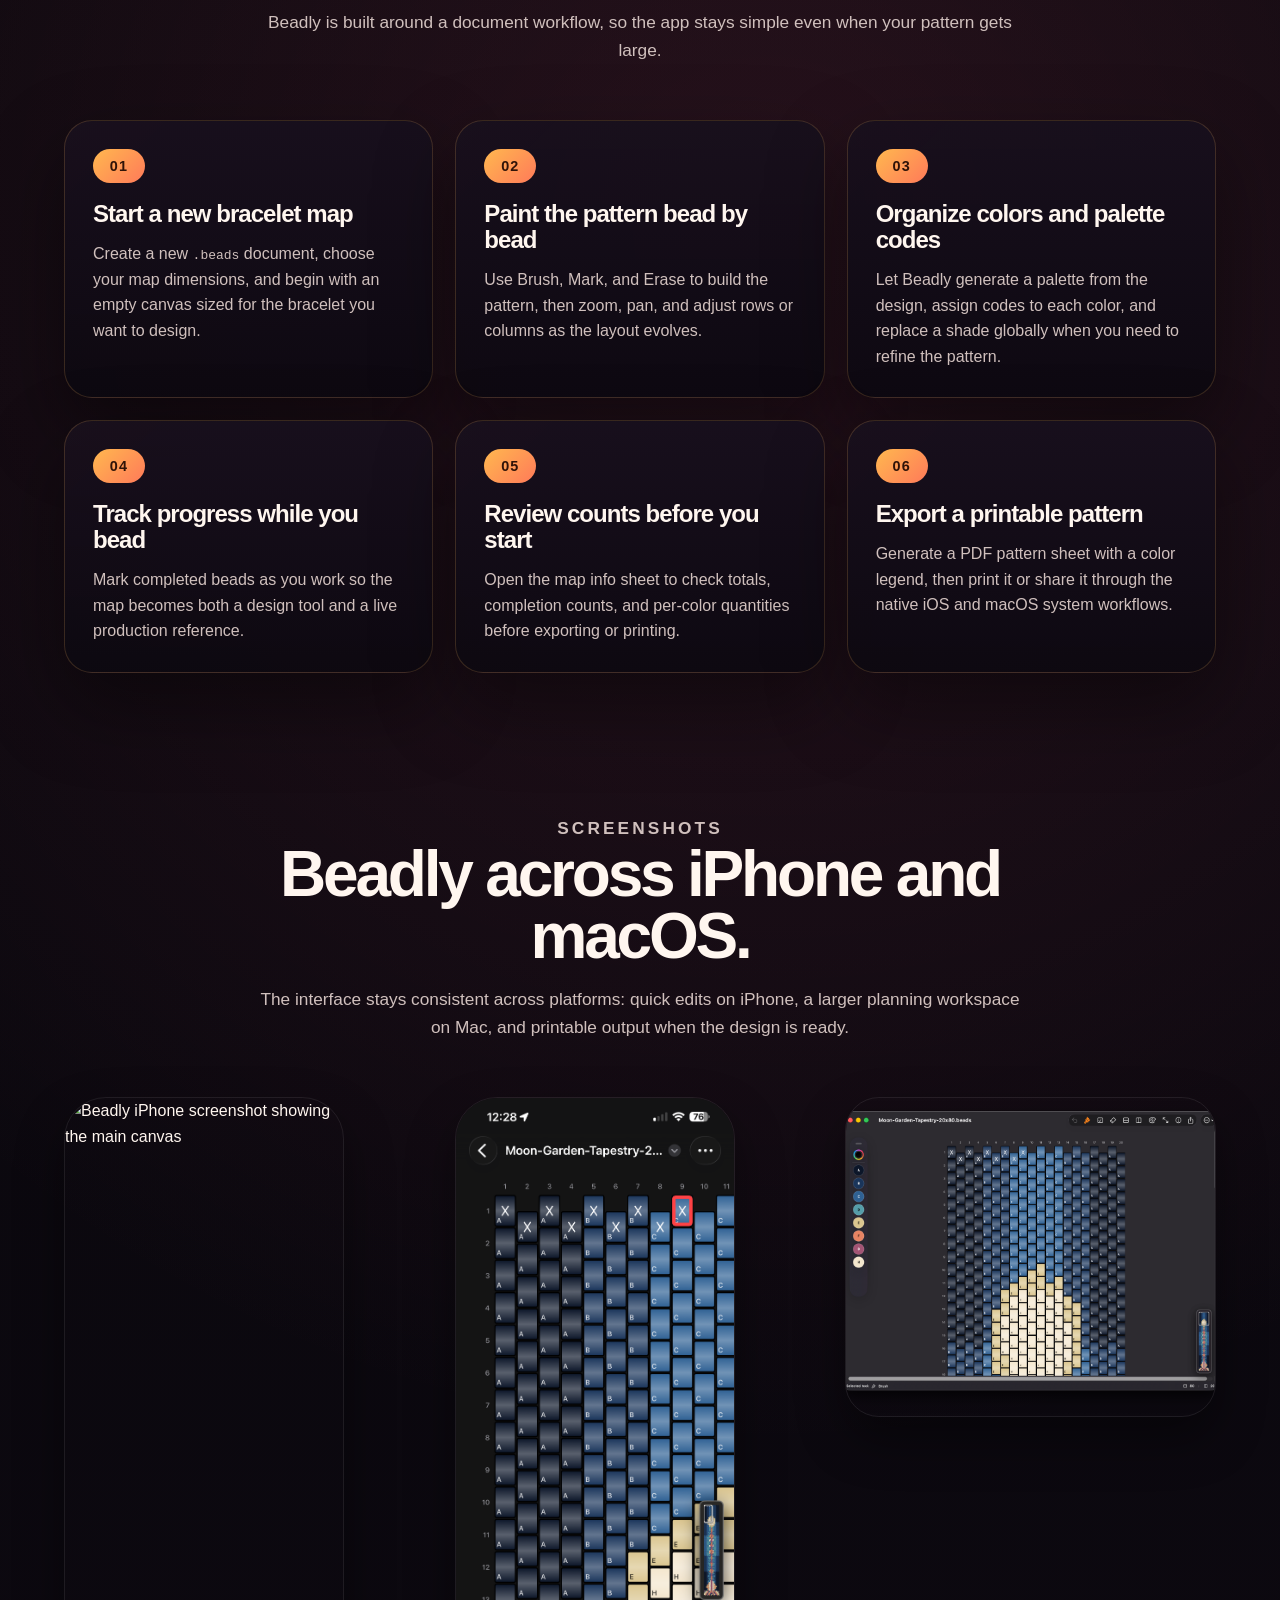
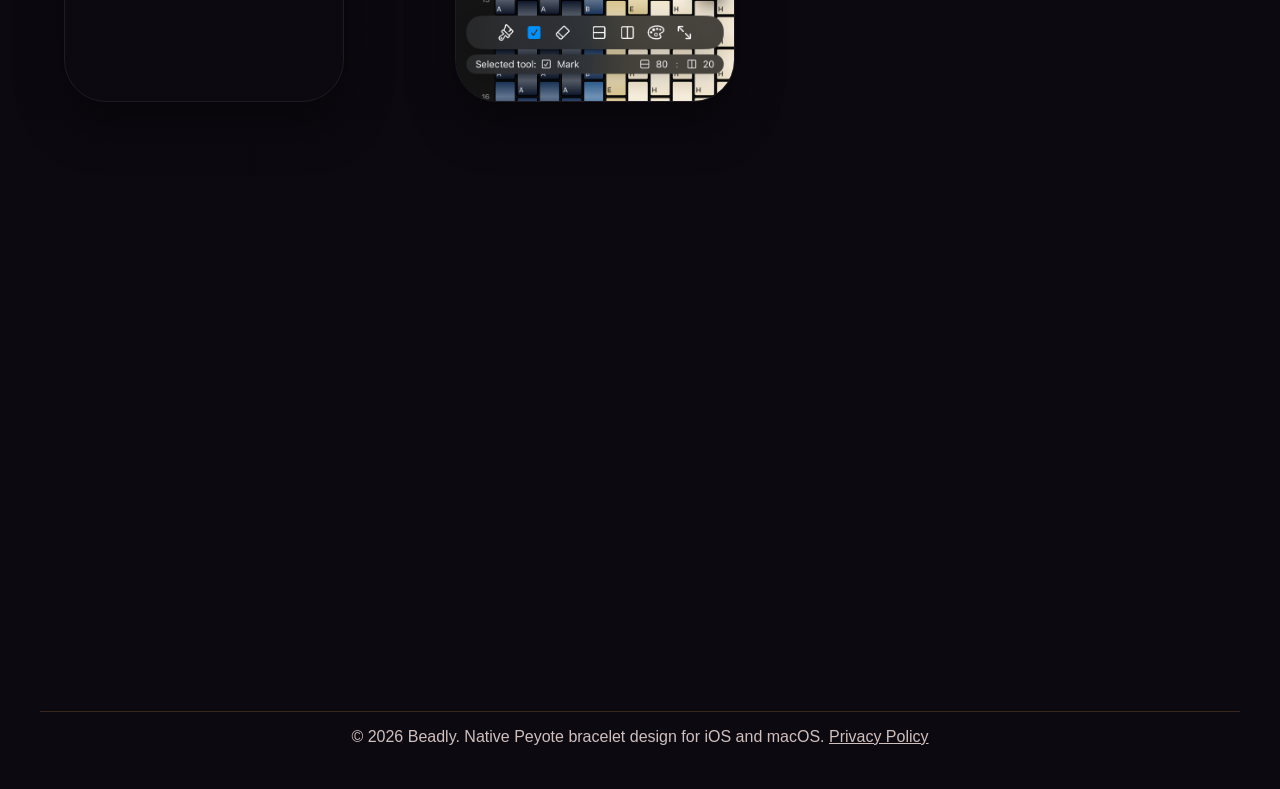
==== commit 31d73043: "Update Beadly App Store CTAs" ====
--- a/index.html
+++ b/index.html
@@ -34,7 +34,7 @@
                     Beadly helps you sketch bracelet layouts, build color palettes, mark completed beads, and export printable pattern sheets. It is built for iPhone and Mac, so the same project can move from quick edits on iOS to larger planning sessions on macOS.
                 </p>
                 <div class="hero-actions">
-                    <a href="#screenshots" class="call-to-action">See the interface</a>
+                    <a href="https://apps.apple.com/au/app/beadly/id6763494727" class="call-to-action">Download</a>
                     <a href="#features" class="secondary-action">Explore features</a>
                 </div>
                 <div class="hero-stats">
@@ -263,10 +263,10 @@
                 <p class="eyebrow">Product model</p>
                 <h2>Start with the trial, unlock unlimited colors when you need them.</h2>
                 <p>
-                    Trial mode supports up to three colors, and a one-time purchase unlock removes that limit. The landing page is ready now; App Store links can be dropped in as soon as release details are final.
+                    Trial mode supports up to three colors, and a one-time purchase unlock removes that limit.
                 </p>
                 <div class="download-buttons">
-                    <a href="#hero" class="call-to-action">App Store link placeholder</a>
+                    <a href="https://apps.apple.com/au/app/beadly/id6763494727" class="call-to-action">Download</a>
                 </div>
             </div>
         </section>
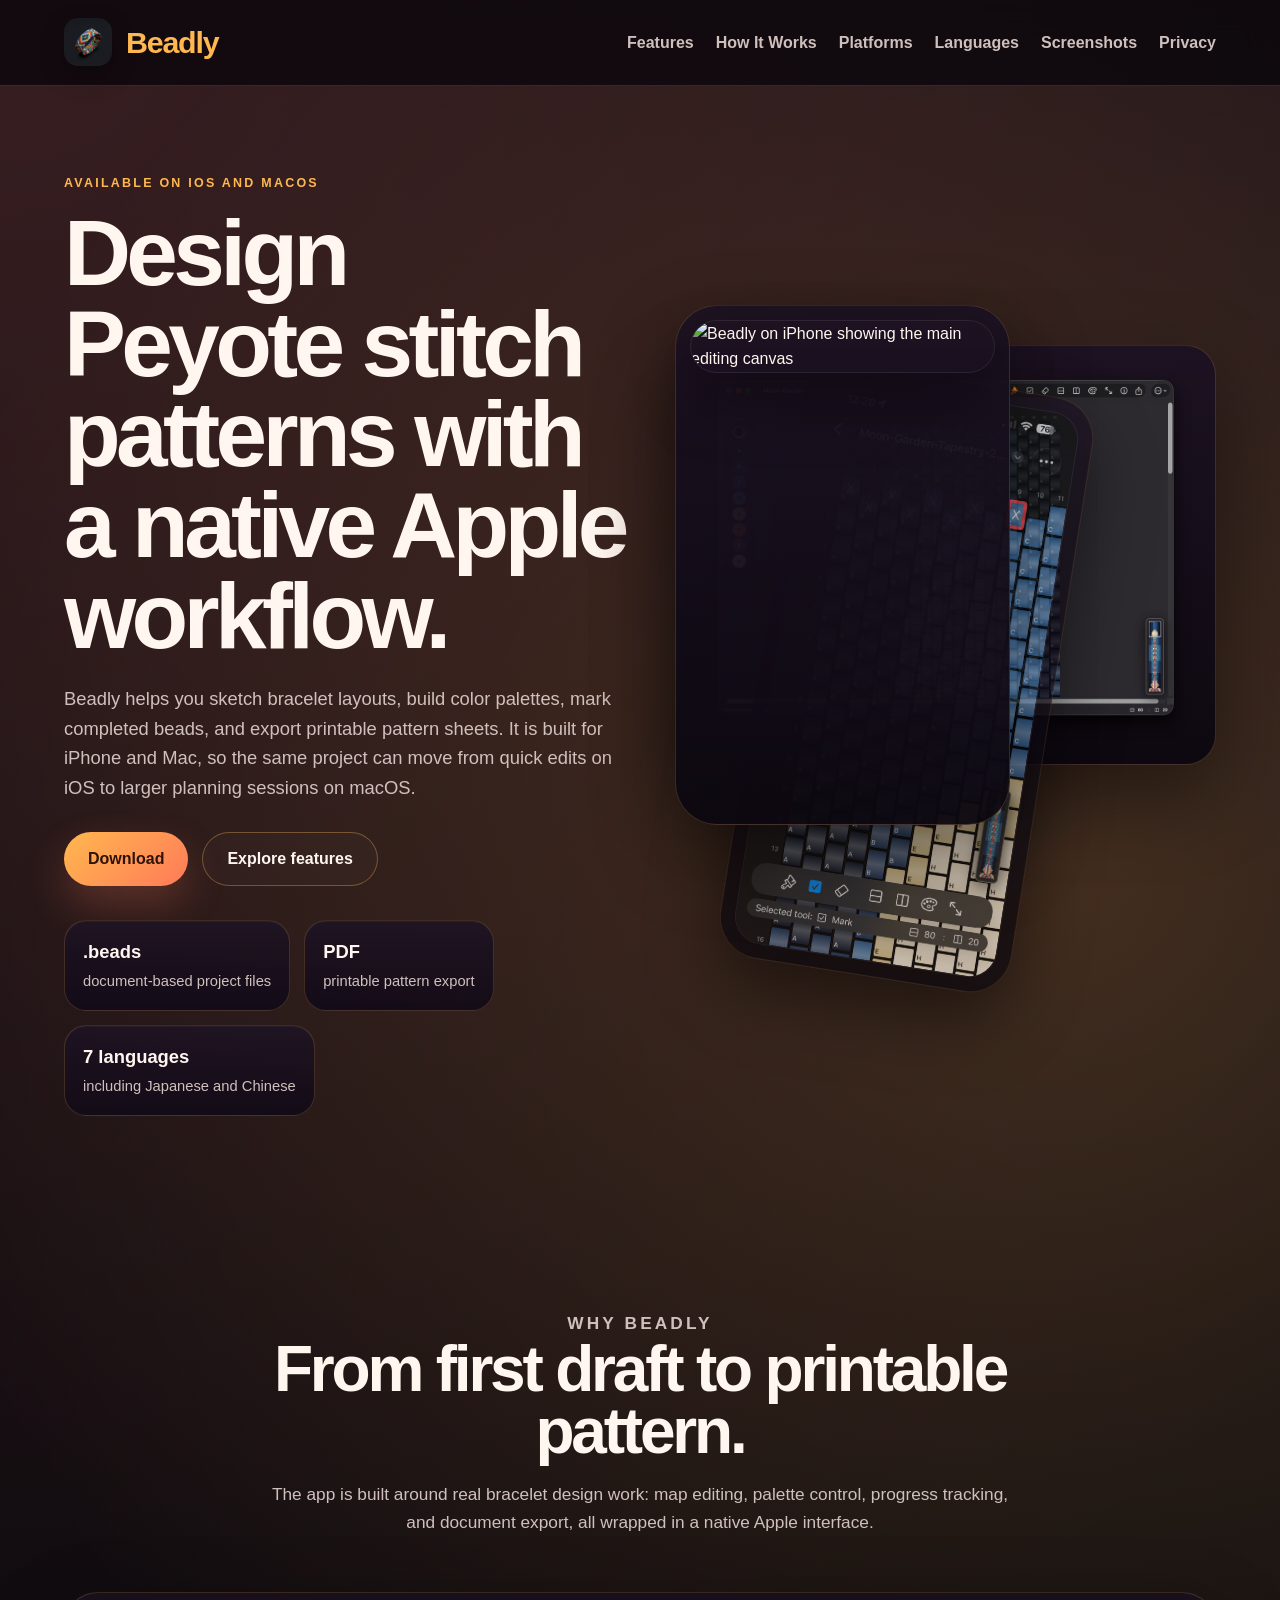
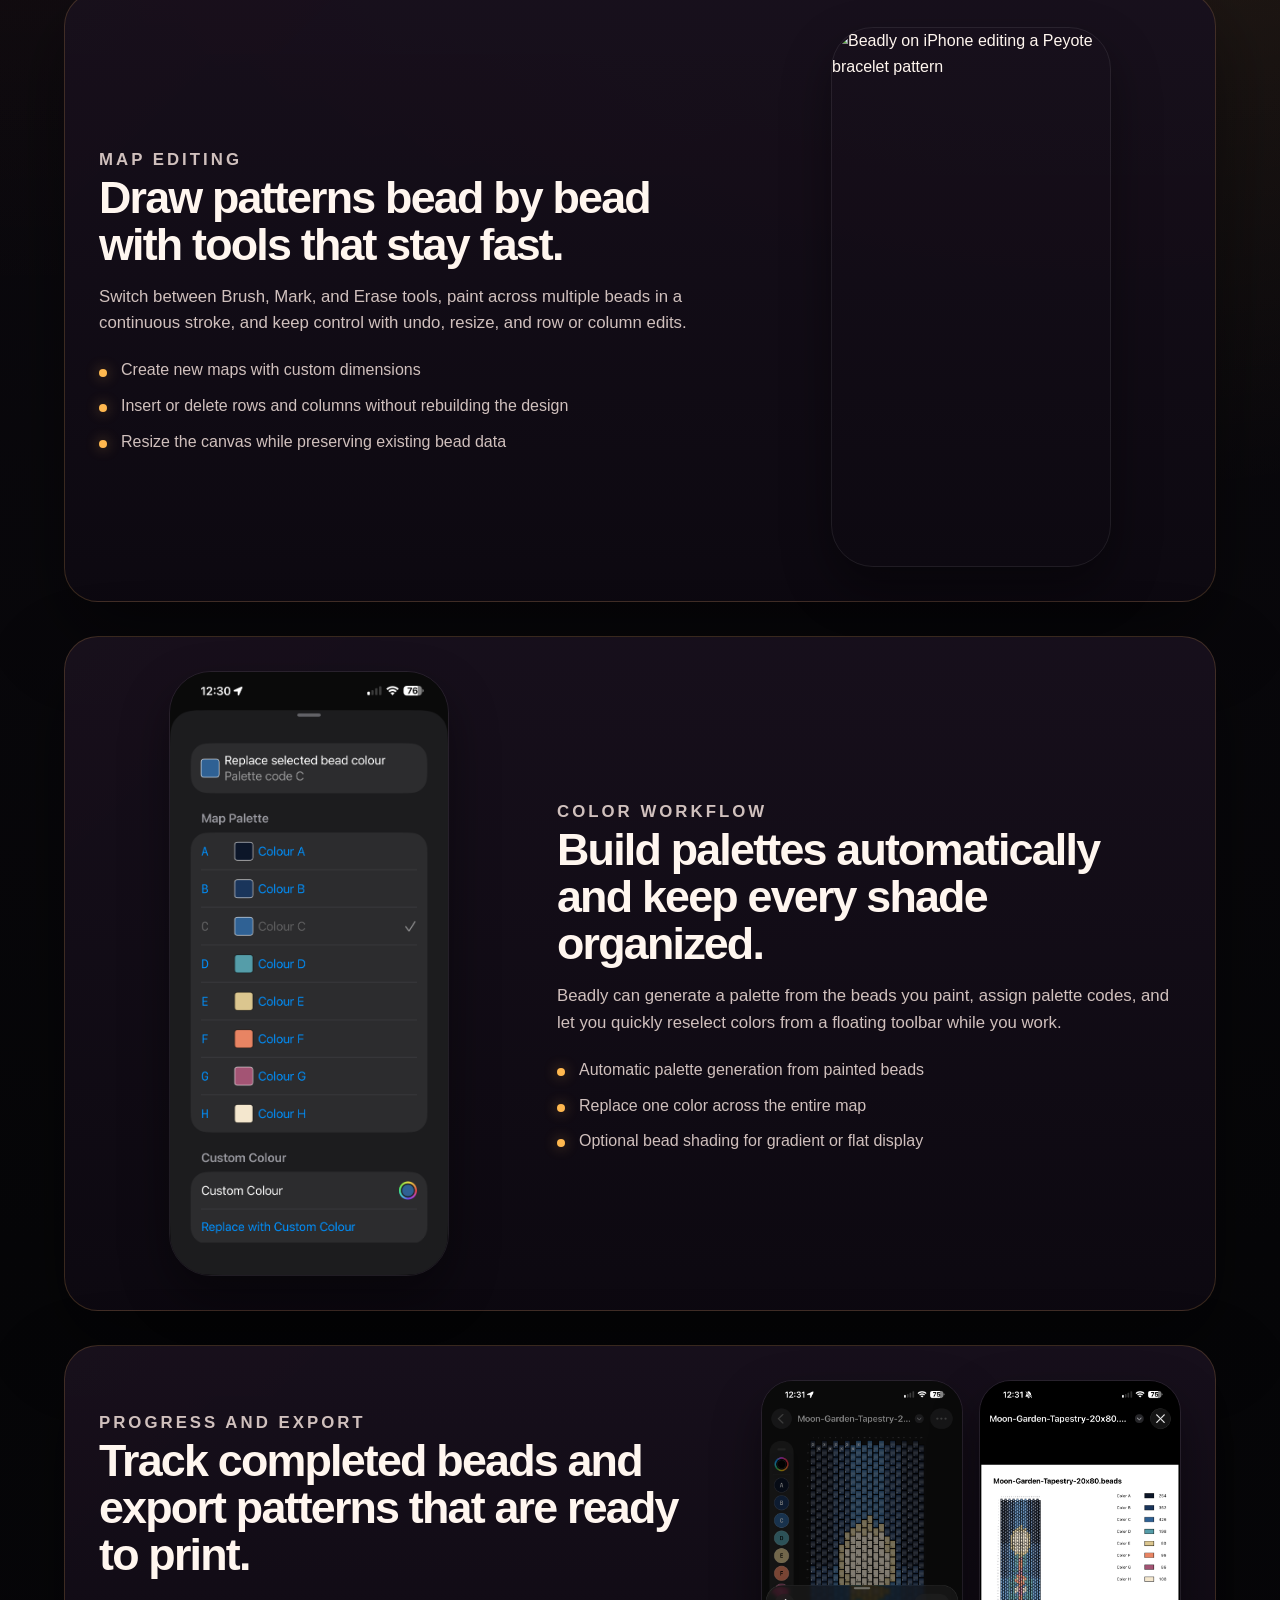
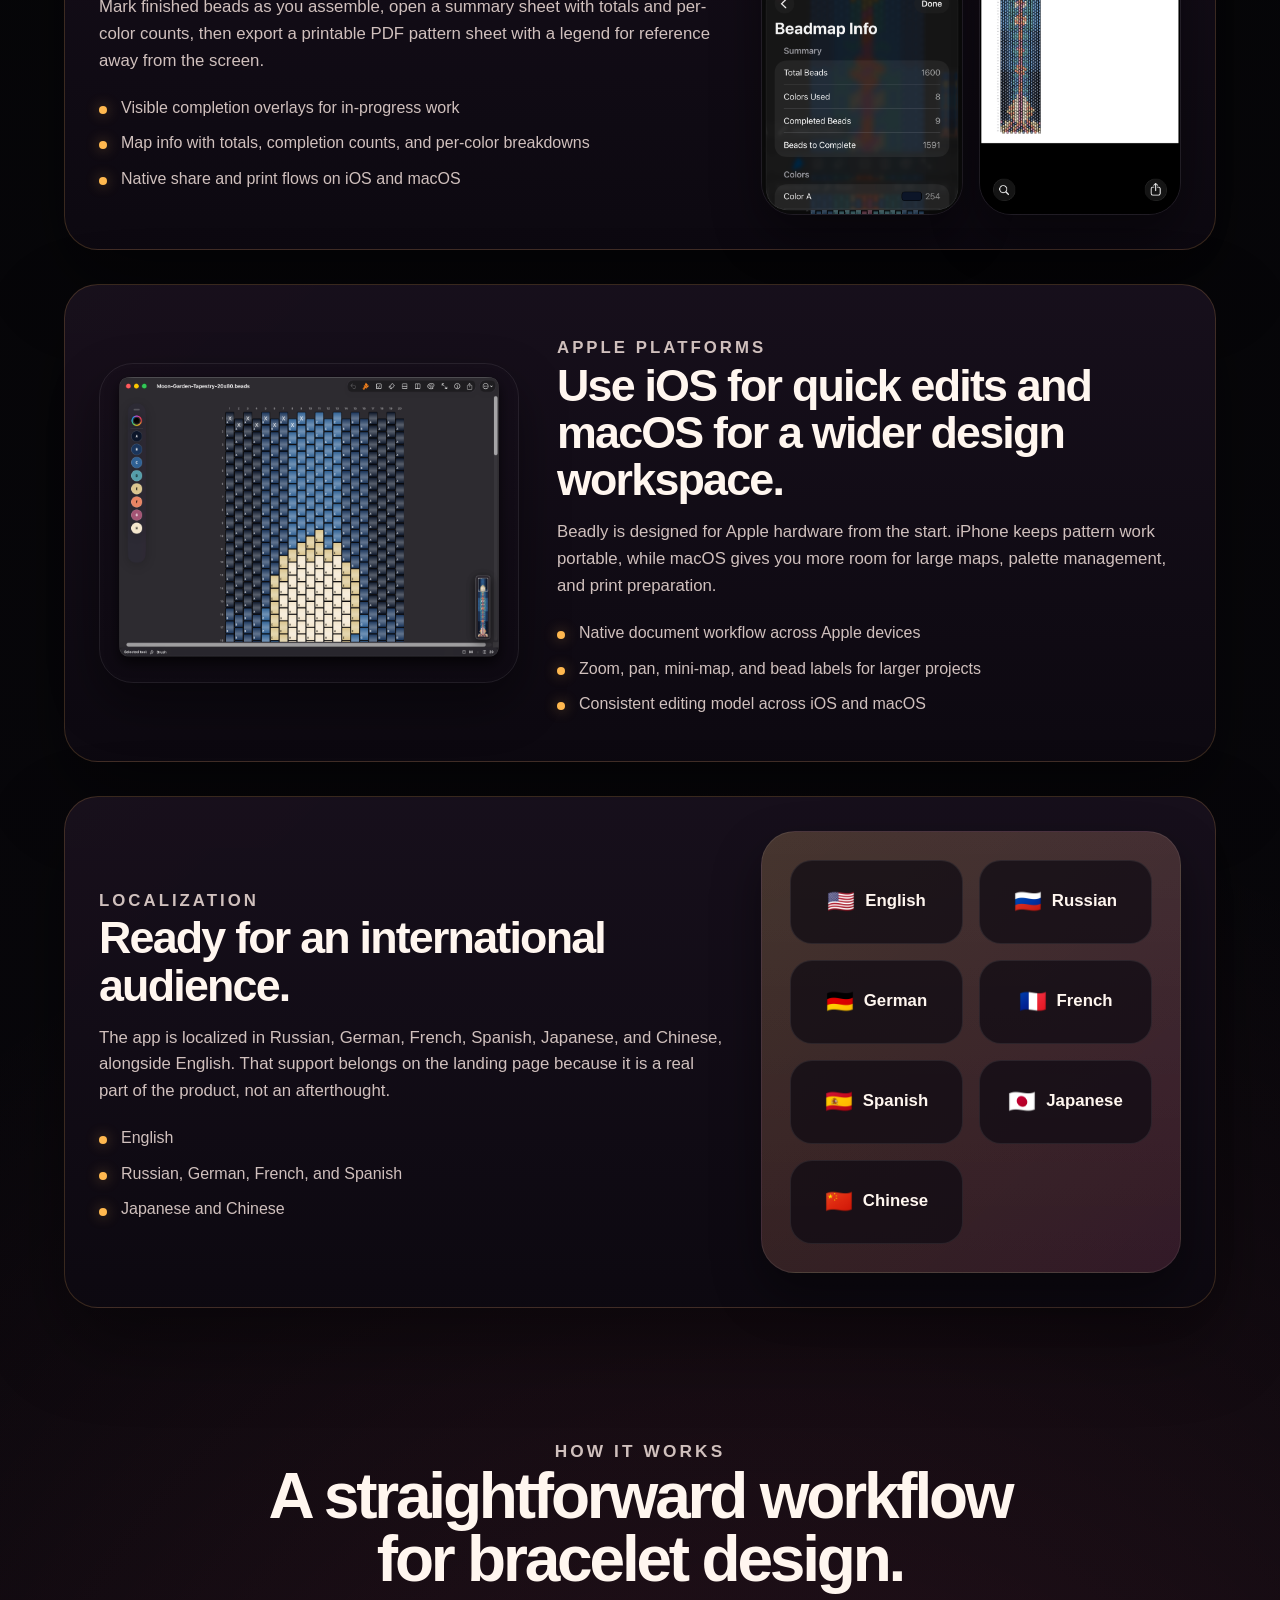
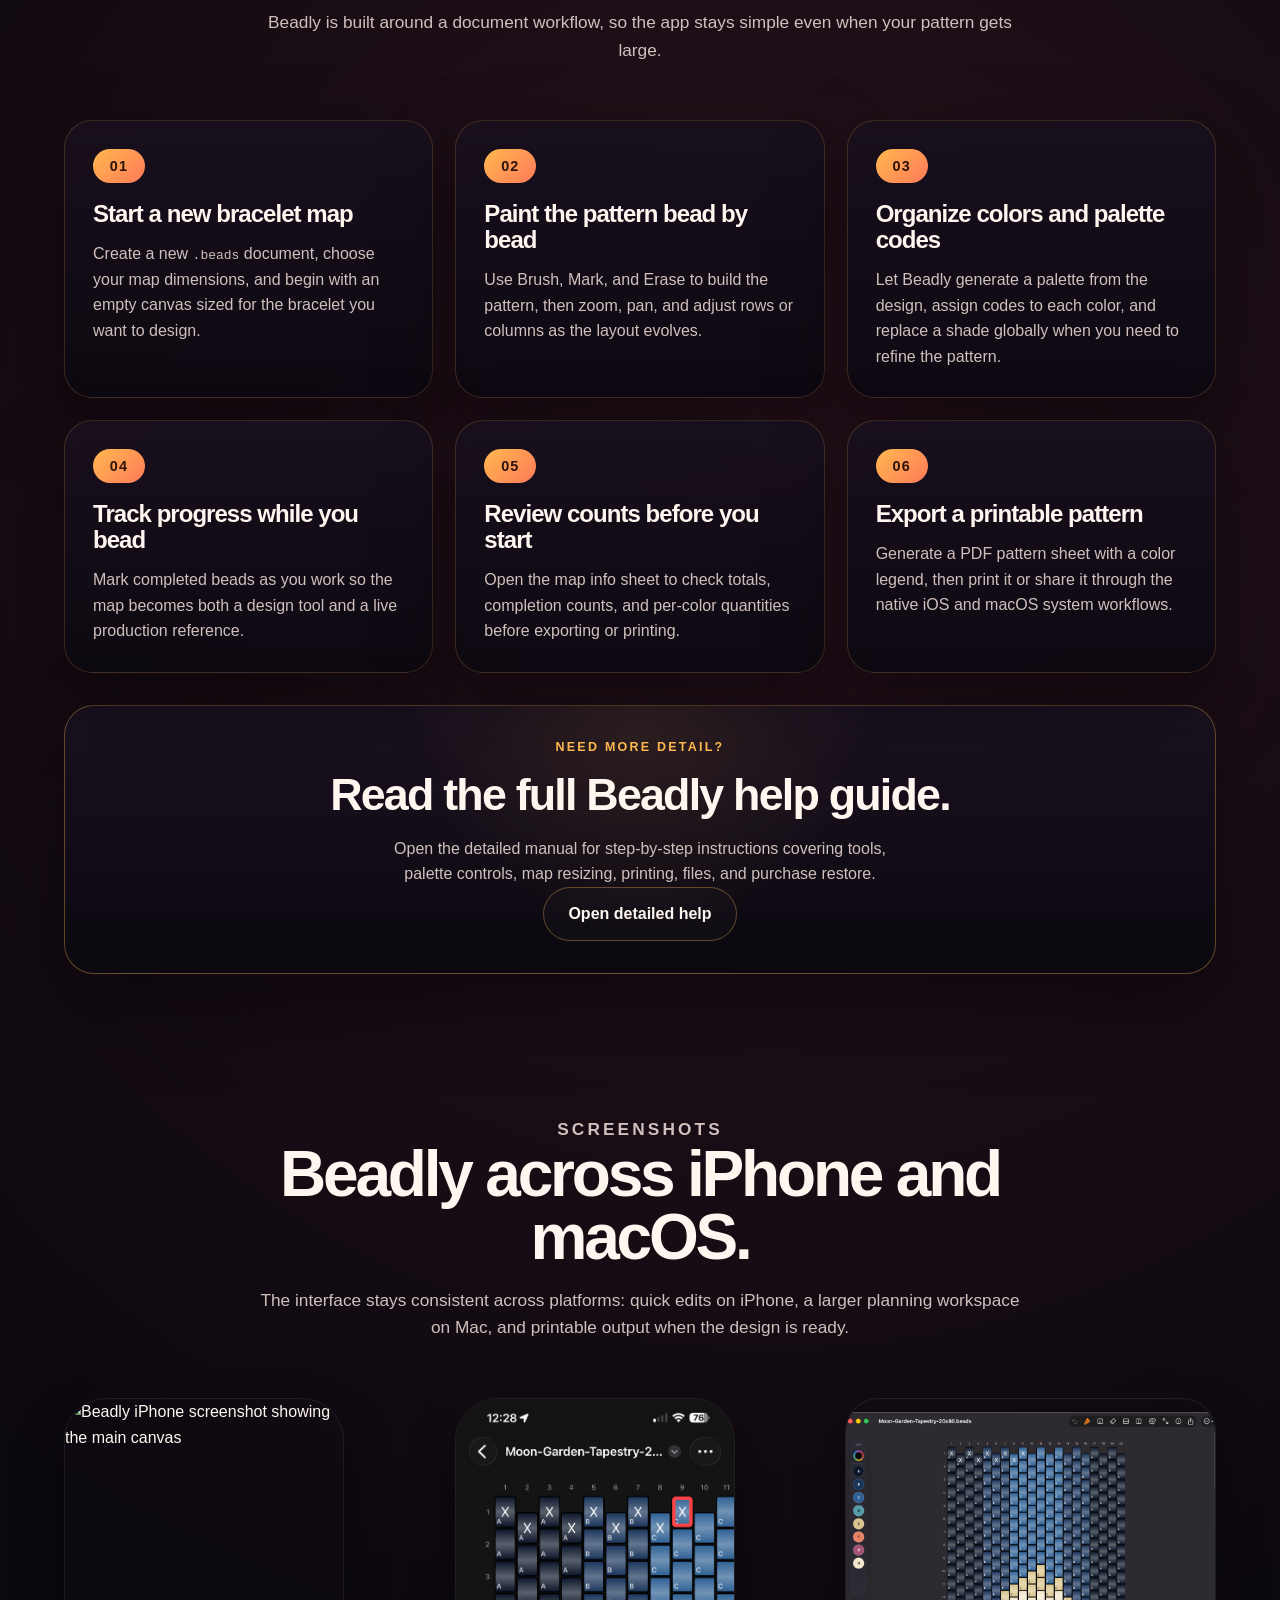
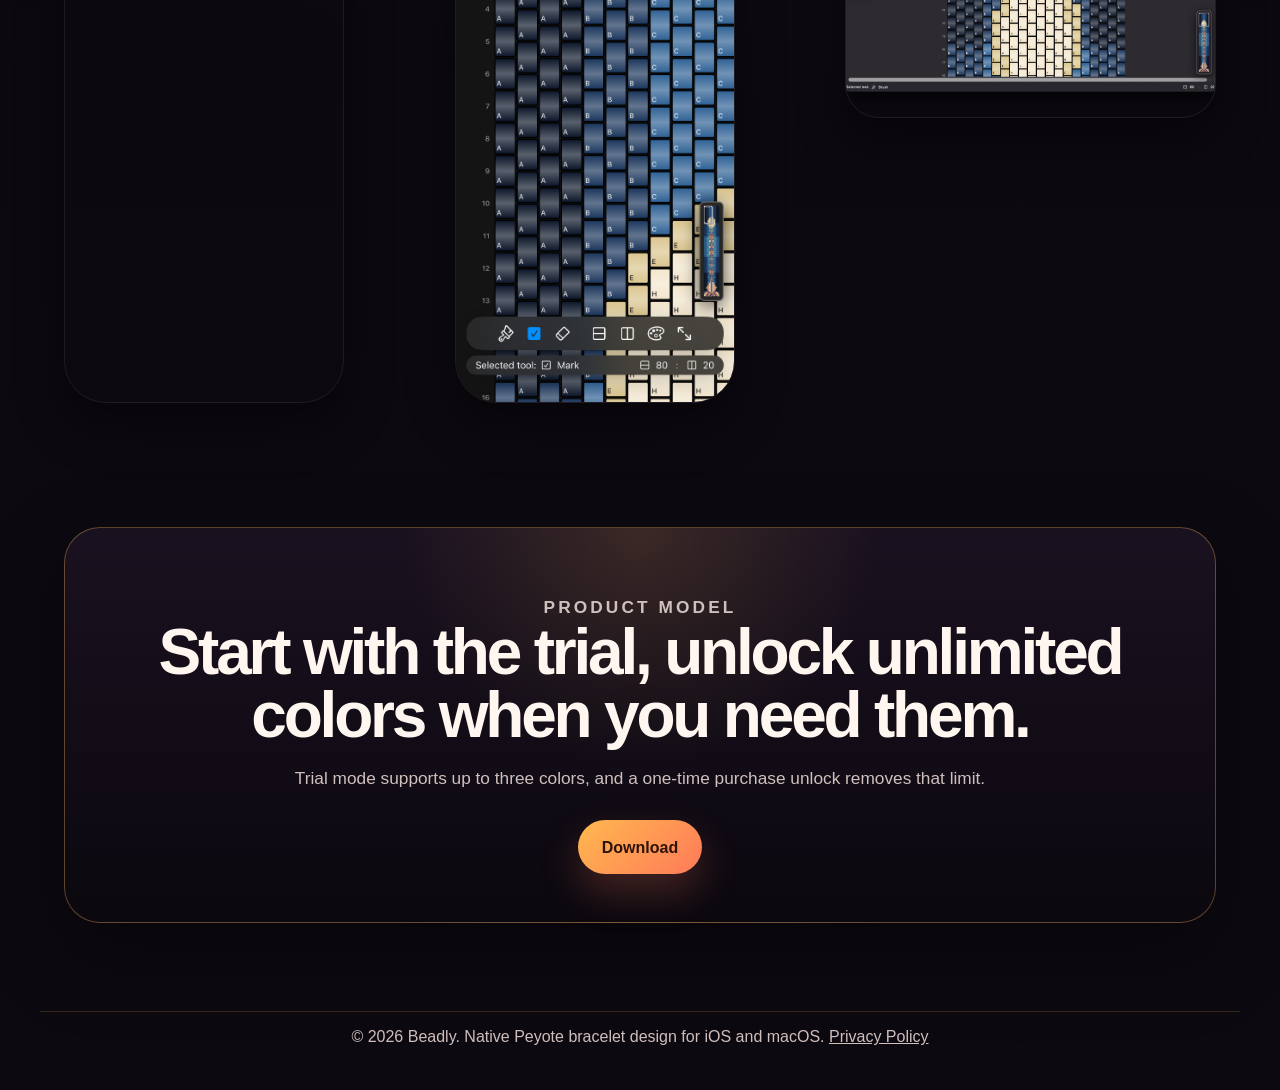
==== commit a841bbdf: "Add detailed Beadly help page" ====
--- a/index.html
+++ b/index.html
@@ -240,6 +240,15 @@
                     </p>
                 </article>
             </div>
+
+            <div class="help-callout">
+                <p class="eyebrow">Need More Detail?</p>
+                <h3>Read the full Beadly help guide.</h3>
+                <p>
+                    Open the detailed manual for step-by-step instructions covering tools, palette controls, map resizing, printing, files, and purchase restore.
+                </p>
+                <a href="help.html" class="secondary-action">Open detailed help</a>
+            </div>
         </section>
 
         <section id="screenshots" class="screenshots reveal">
--- a/style.css
+++ b/style.css
@@ -576,6 +576,135 @@
     padding-top: 24px;
 }
 
+.help-callout {
+    margin-top: 32px;
+    padding: 32px;
+    border-radius: 30px;
+    border: 1px solid var(--line-strong);
+    background:
+        radial-gradient(circle at top center, rgba(255, 184, 79, 0.1), transparent 36%),
+        linear-gradient(180deg, rgba(27, 18, 33, 0.96), rgba(11, 8, 15, 0.98));
+    box-shadow: var(--shadow);
+    text-align: center;
+}
+
+.help-callout h3 {
+    margin: 0;
+    font-size: clamp(2rem, 4vw, 2.8rem);
+    line-height: 1.02;
+    letter-spacing: -0.04em;
+}
+
+.help-callout p:not(.eyebrow) {
+    max-width: 60ch;
+    margin: 18px auto 0;
+    color: var(--muted);
+}
+
+.help-page .hero h1,
+.help-page .help-hero h1 {
+    font-size: clamp(3rem, 8vw, 5.2rem);
+    max-width: 12ch;
+}
+
+.help-hero {
+    padding-bottom: 28px;
+}
+
+.help-layout {
+    display: grid;
+    grid-template-columns: minmax(240px, 280px) minmax(0, 1fr);
+    gap: 28px;
+    align-items: start;
+}
+
+.help-nav,
+.help-block {
+    border: 1px solid var(--line);
+    background:
+        linear-gradient(180deg, rgba(24, 16, 29, 0.94), rgba(13, 9, 17, 0.96)),
+        linear-gradient(135deg, rgba(255, 184, 79, 0.05), transparent 45%);
+    box-shadow: var(--shadow);
+}
+
+.help-nav {
+    position: sticky;
+    top: 104px;
+    padding: 24px;
+    border-radius: 28px;
+}
+
+.help-nav h2 {
+    margin: 0 0 16px;
+    font-size: 1.25rem;
+}
+
+.help-nav ul {
+    margin: 0;
+    padding: 0;
+    list-style: none;
+}
+
+.help-nav li + li {
+    margin-top: 10px;
+}
+
+.help-nav a {
+    color: var(--muted);
+    text-decoration: none;
+    font-weight: 600;
+}
+
+.help-nav a:hover,
+.help-nav a:focus-visible {
+    color: var(--brand);
+}
+
+.help-content {
+    display: flex;
+    flex-direction: column;
+    gap: 24px;
+}
+
+.help-block {
+    padding: 30px;
+    border-radius: 30px;
+}
+
+.help-block h2 {
+    margin: 0;
+    font-size: clamp(2rem, 4vw, 2.8rem);
+    line-height: 1.04;
+    letter-spacing: -0.04em;
+}
+
+.help-block h3 {
+    margin: 28px 0 0;
+    font-size: 1.35rem;
+    line-height: 1.1;
+    letter-spacing: -0.03em;
+}
+
+.help-block p {
+    margin: 14px 0 0;
+    color: var(--muted);
+}
+
+.help-list {
+    margin: 16px 0 0;
+    padding-left: 22px;
+    color: var(--muted);
+}
+
+.help-list li + li {
+    margin-top: 10px;
+}
+
+.help-block code {
+    color: var(--text);
+    font-family: "SF Mono", "Menlo", monospace;
+}
+
 .steps-grid {
     display: grid;
     grid-template-columns: repeat(3, minmax(0, 1fr));
@@ -668,9 +797,18 @@
 }
 
 @media (max-width: 1080px) {
+    .help-layout,
     .steps-grid,
     .screenshot-grid {
         grid-template-columns: repeat(2, minmax(0, 1fr));
+    }
+
+    .help-layout {
+        grid-template-columns: 1fr;
+    }
+
+    .help-nav {
+        position: static;
     }
 }
 
@@ -785,6 +923,16 @@
         border-radius: 26px;
     }
 
+    .help-callout,
+    .help-block {
+        padding: 24px;
+        border-radius: 26px;
+    }
+
+    .help-nav {
+        padding: 20px;
+    }
+
     .steps-grid,
     .feature-image-grid,
     .screenshot-grid {
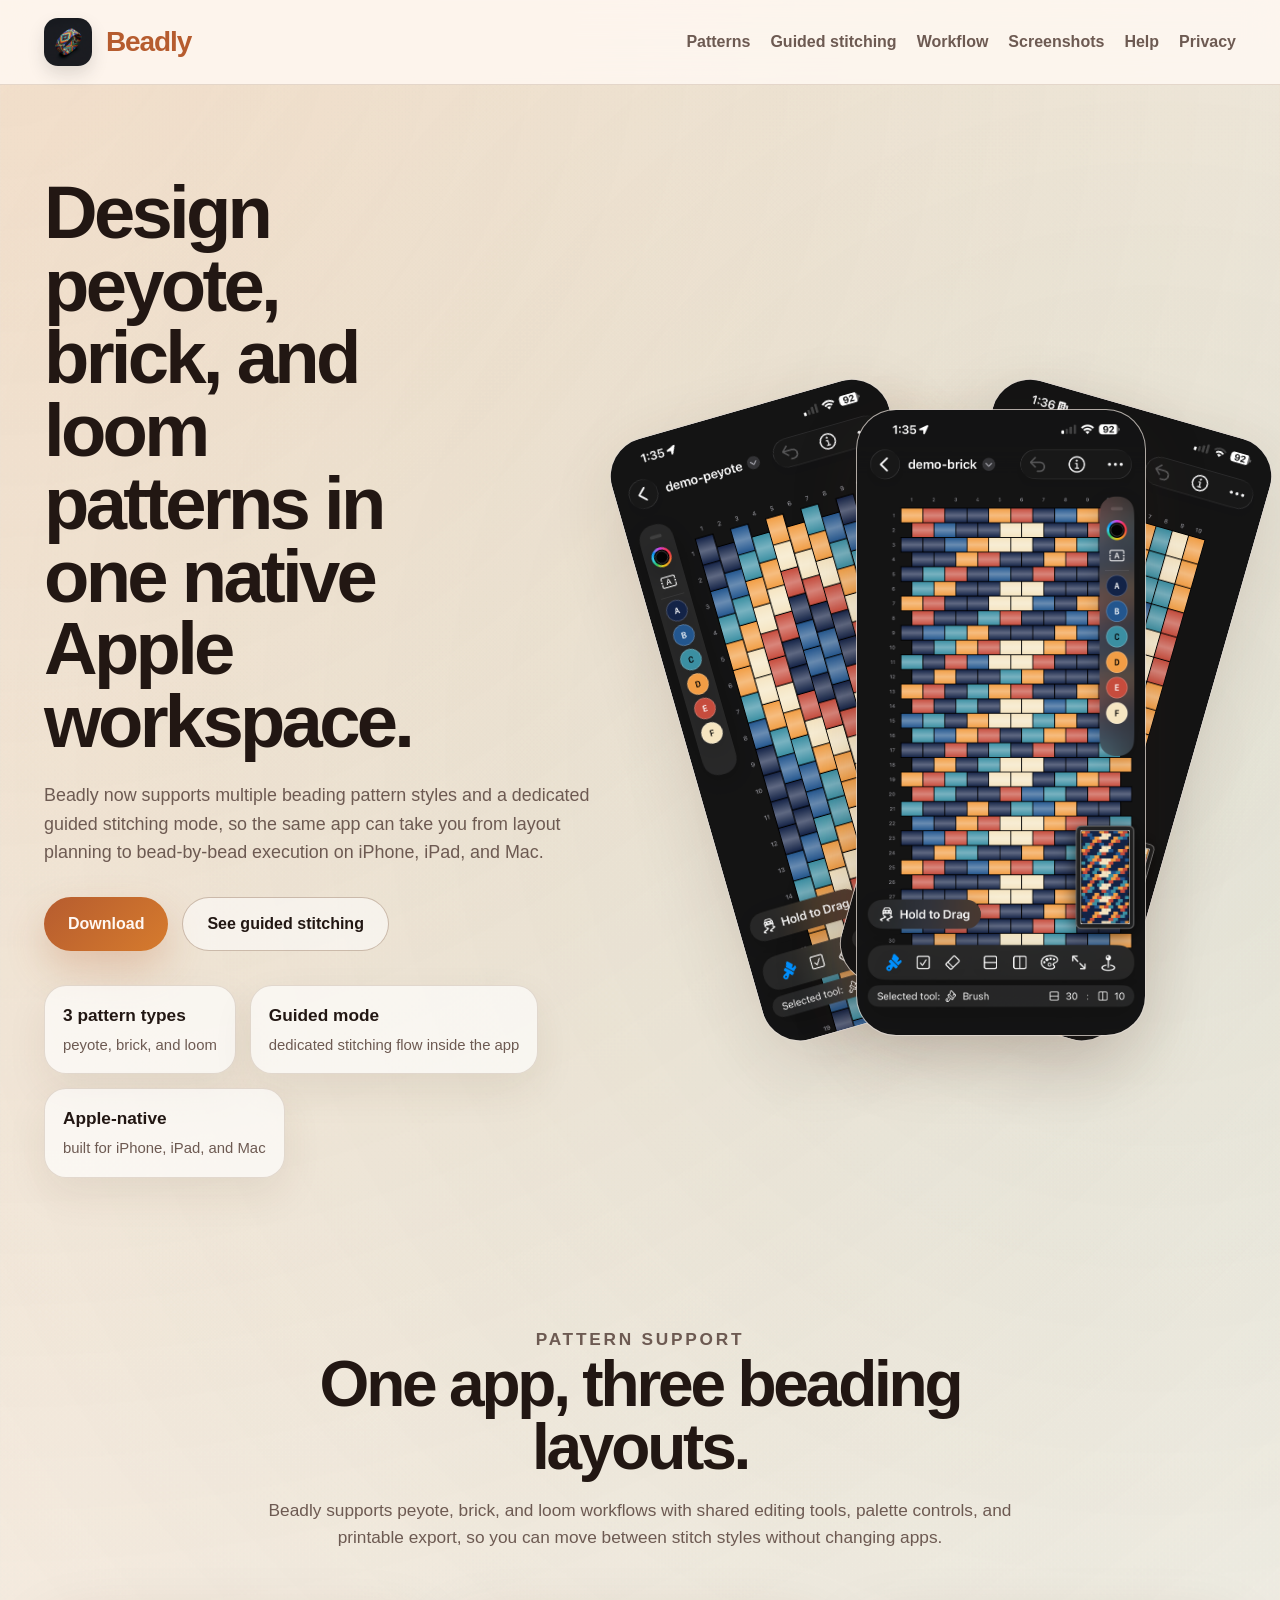
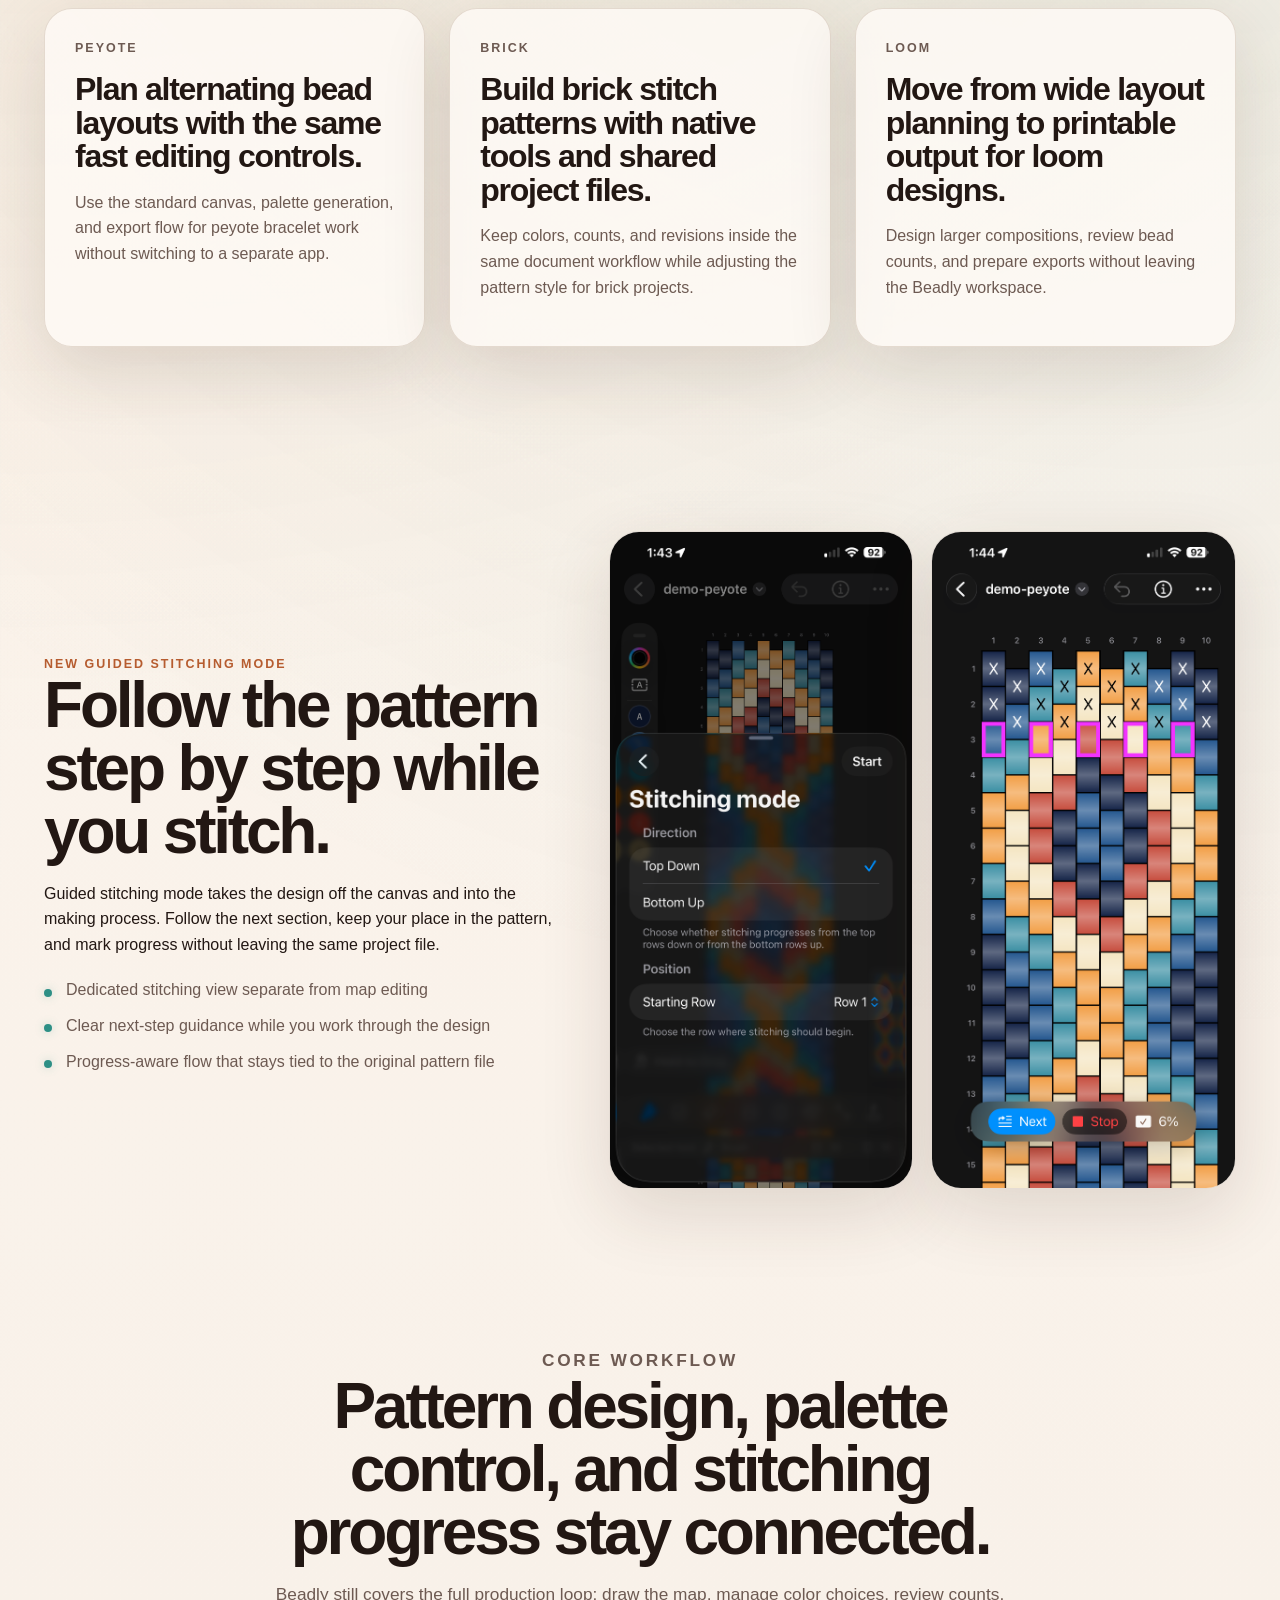
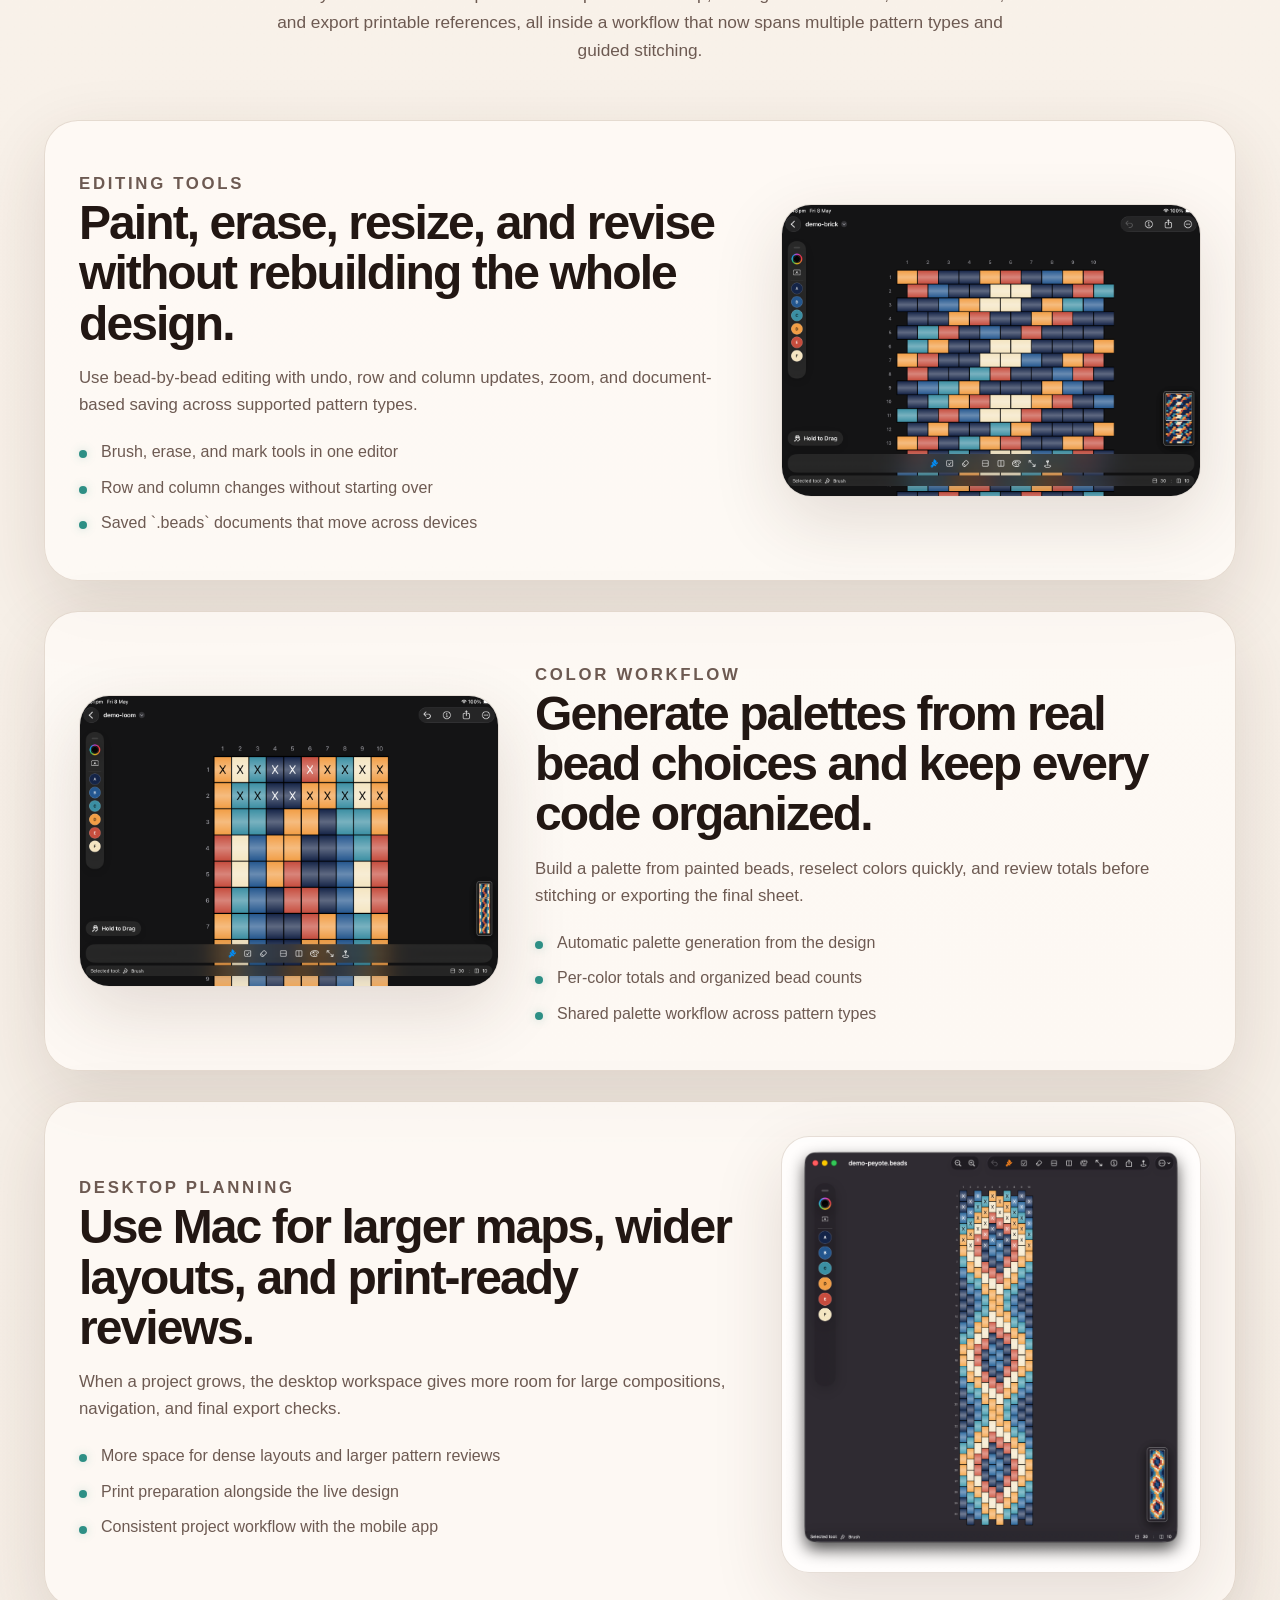
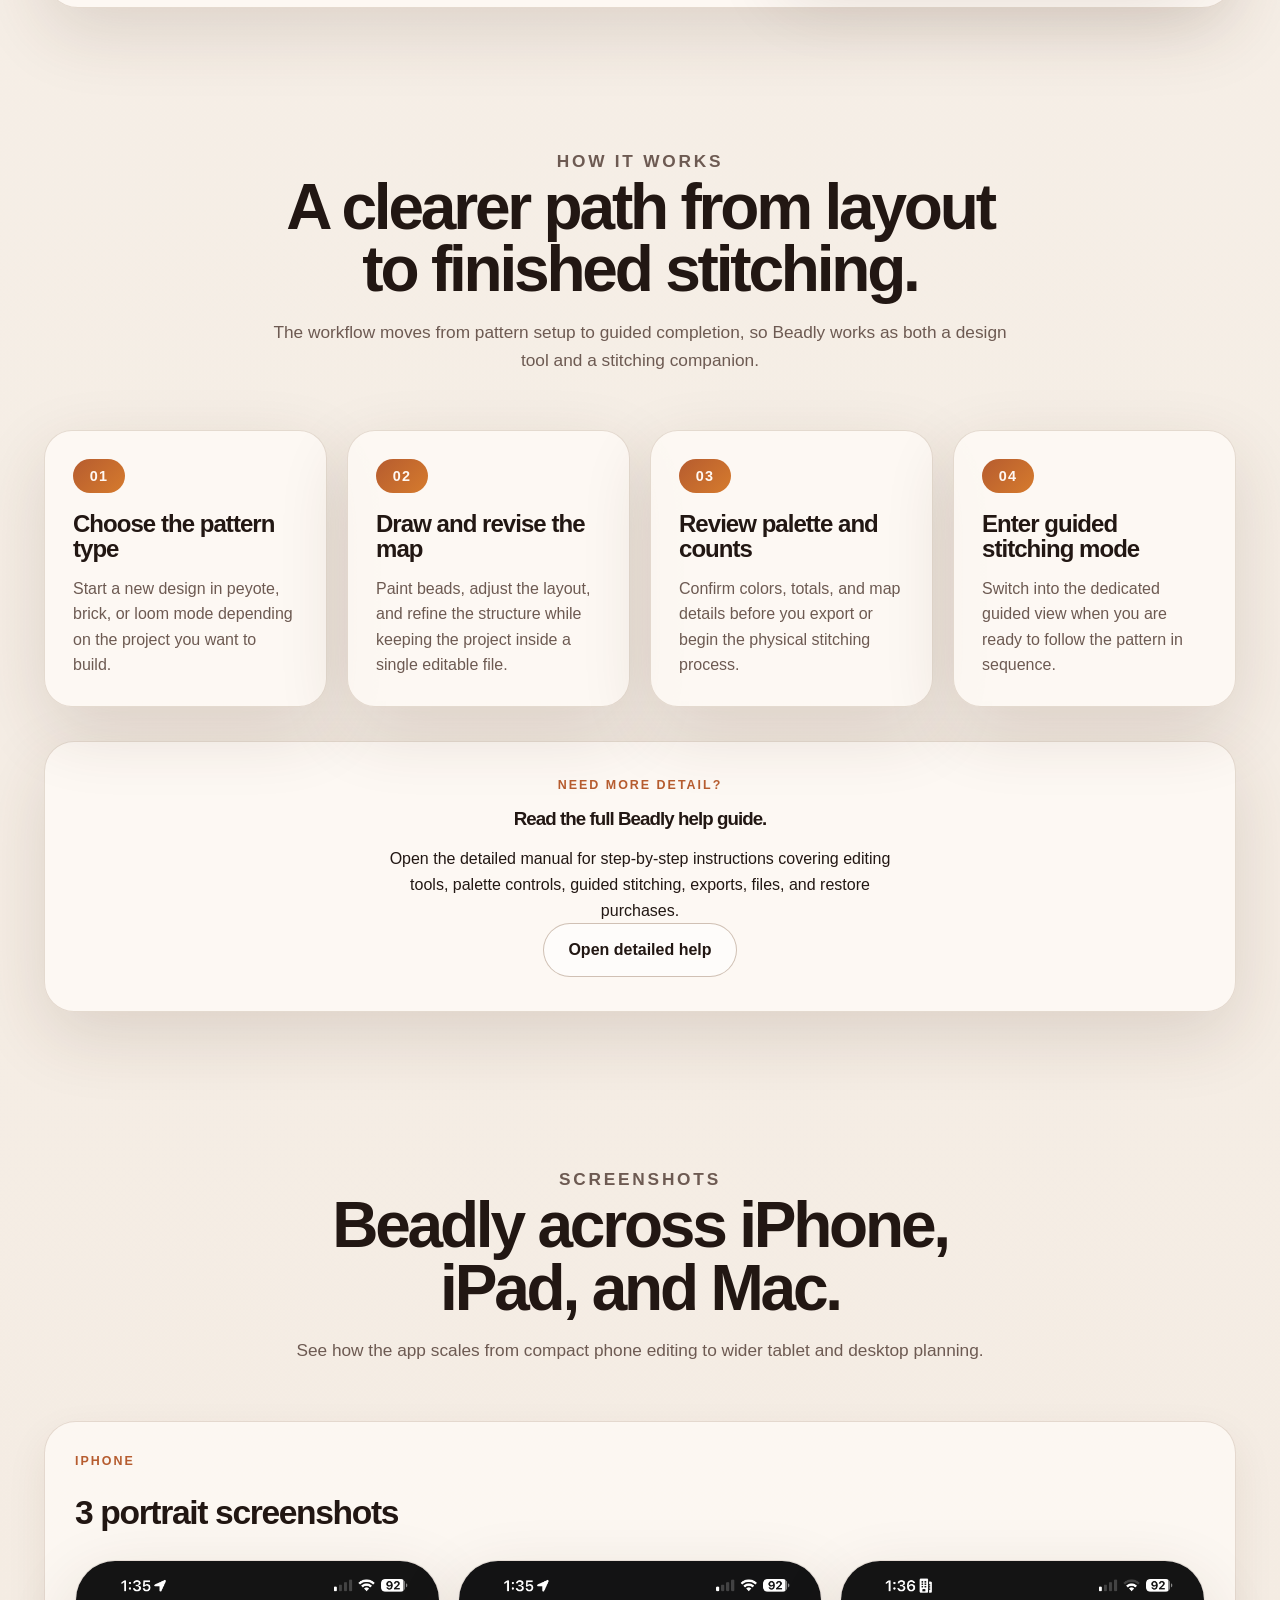
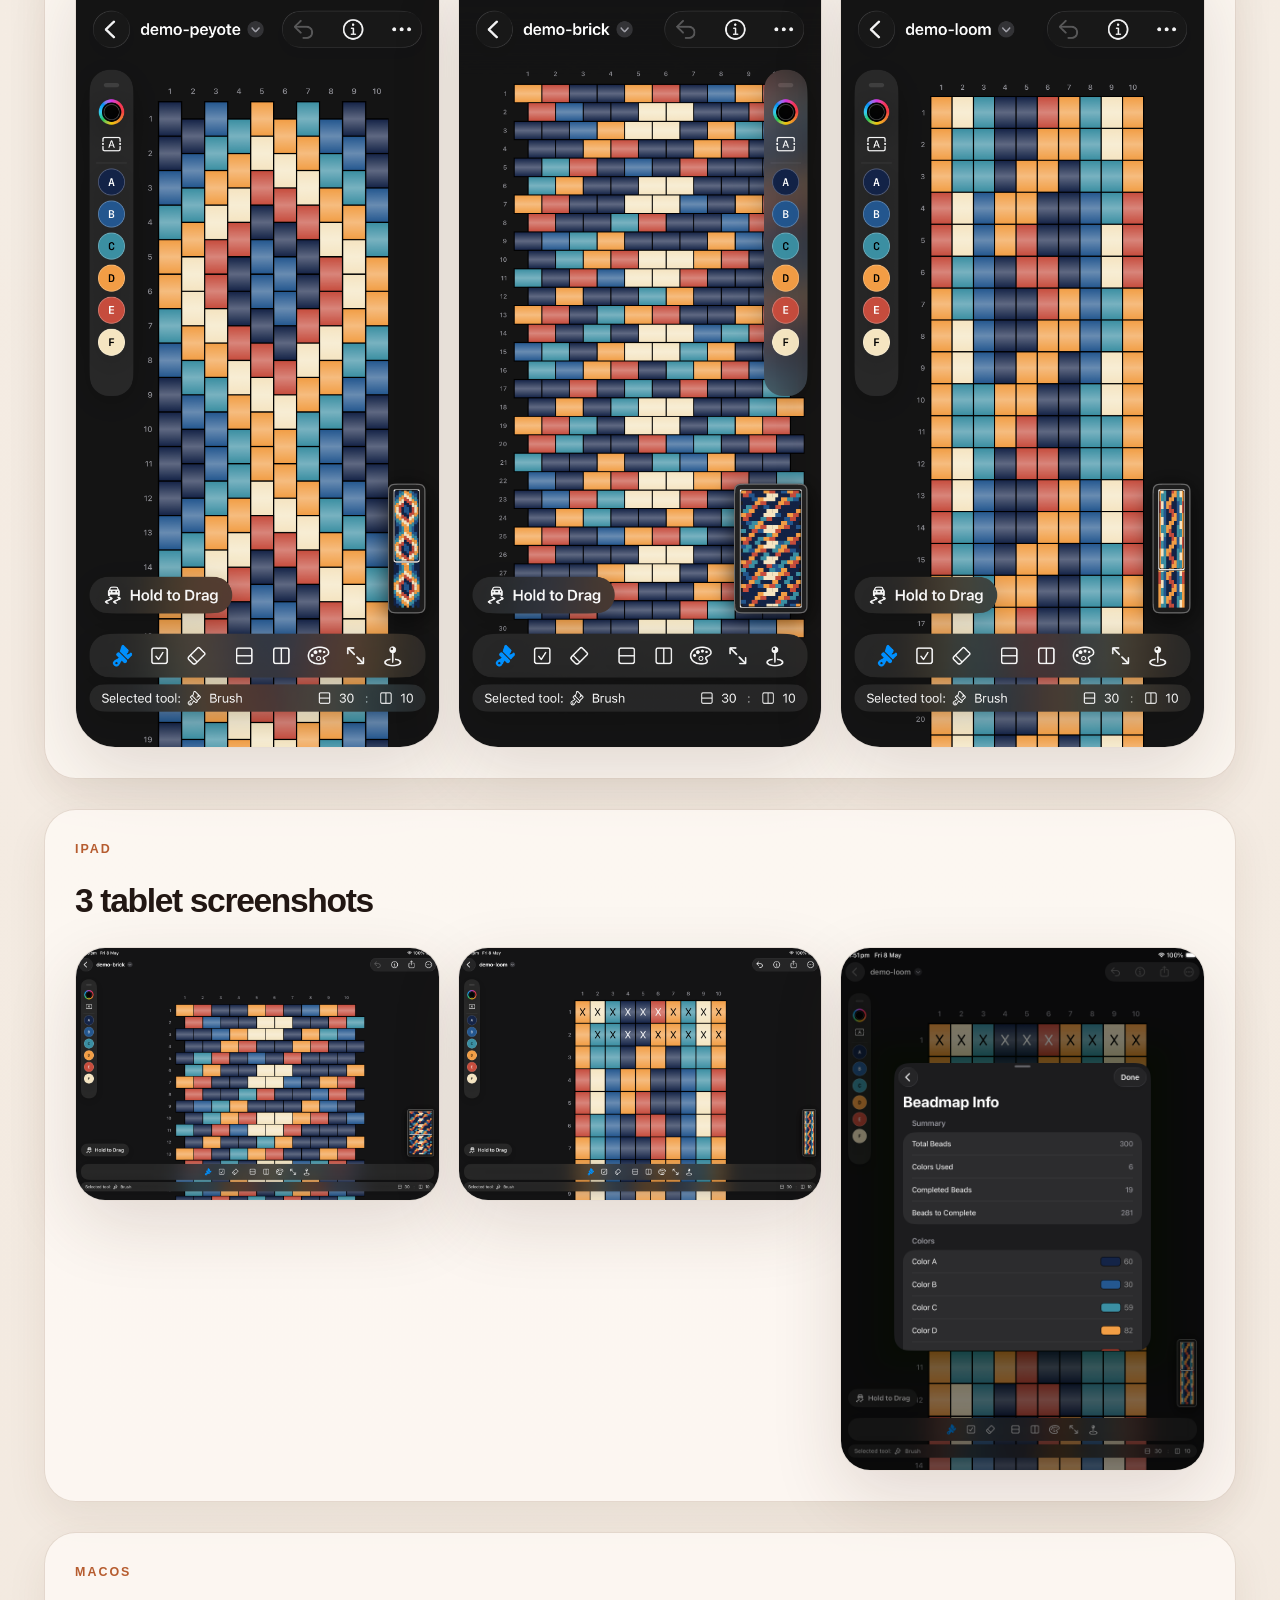
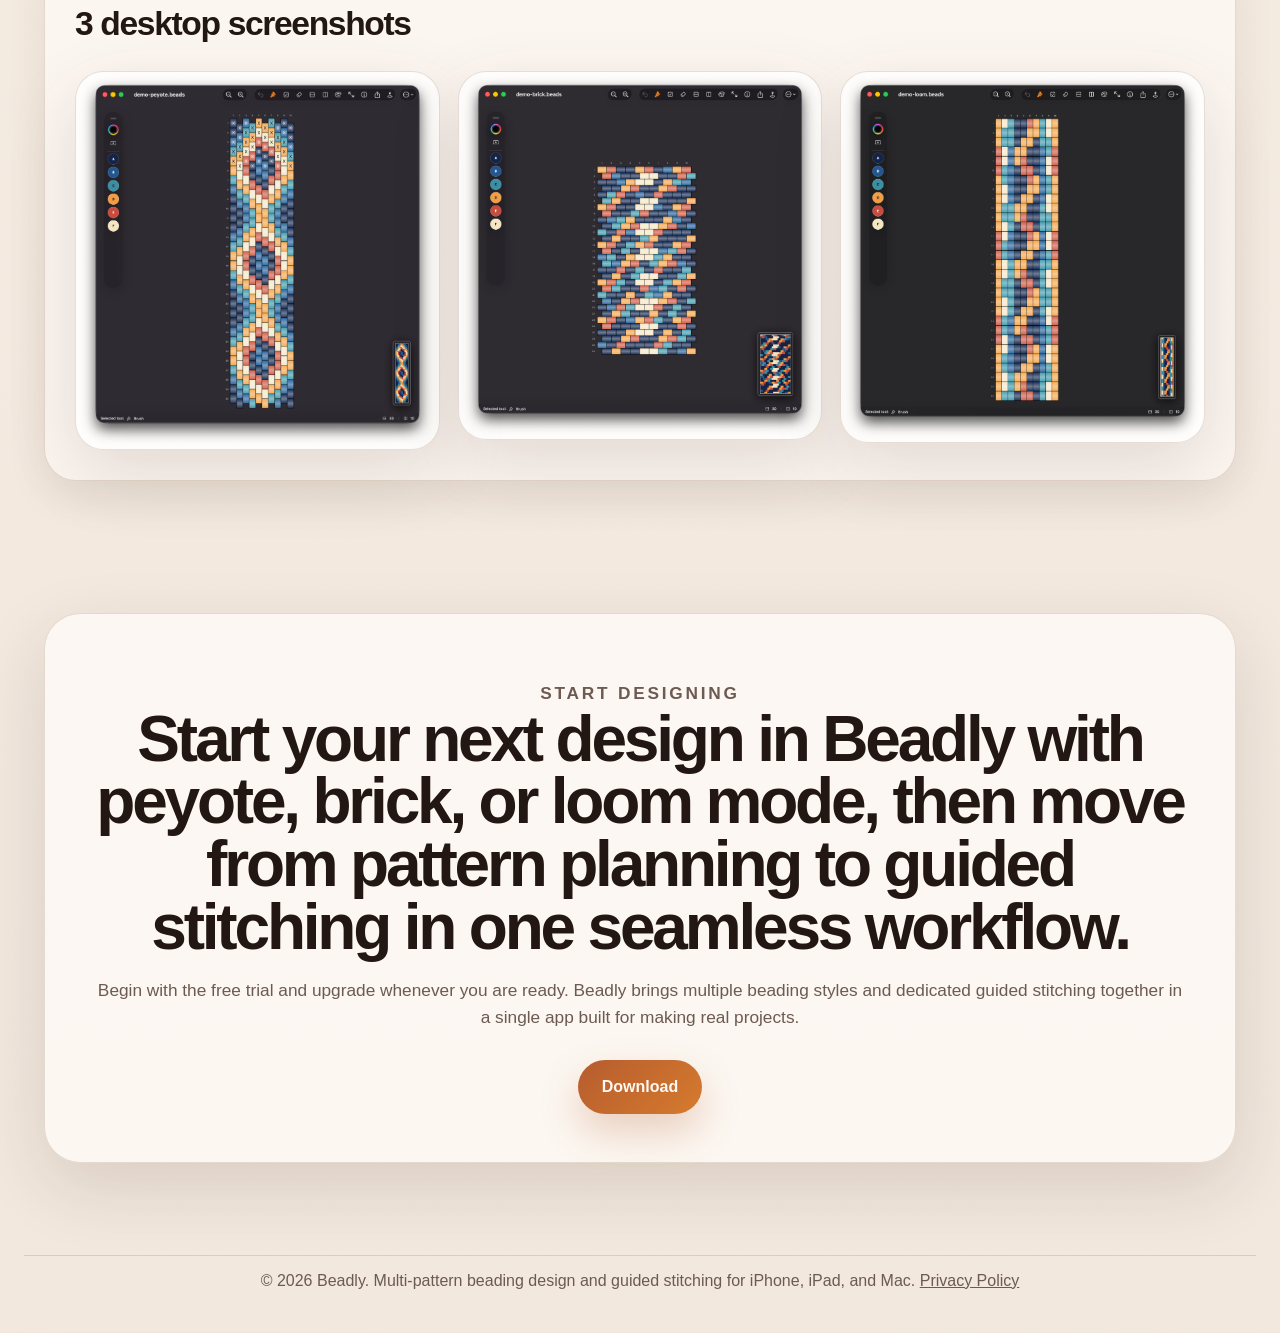
==== commit ea5d5f30: "Redesign site for multi-pattern launch" ====
--- a/index.html
+++ b/index.html
@@ -3,8 +3,17 @@
 <head>
     <meta charset="UTF-8">
     <meta name="viewport" content="width=device-width, initial-scale=1.0">
-    <meta name="description" content="Beadly is a native iOS and macOS app for designing Peyote stitch bracelet patterns, exporting printable PDFs, and managing bead maps across Apple devices.">
-    <title>Beadly - Peyote Stitch Bracelet Designer for iOS and macOS</title>
+    <meta name="description" content="Beadly is a native Apple app for designing peyote, brick, and loom beading patterns, then stitching them with a guided step-by-step mode on iPhone, iPad, and Mac.">
+    <meta property="og:title" content="Beadly - Peyote, Brick, and Loom Pattern Designer">
+    <meta property="og:description" content="Design multiple beading pattern types and follow guided stitching mode on iPhone, iPad, and Mac.">
+    <meta property="og:type" content="website">
+    <meta property="og:url" content="https://beadly.cc/">
+    <meta property="og:image" content="https://beadly.cc/icon.png">
+    <meta name="twitter:card" content="summary_large_image">
+    <meta name="twitter:title" content="Beadly - Peyote, Brick, and Loom Pattern Designer">
+    <meta name="twitter:description" content="Native beading pattern design and guided stitching for peyote, brick, and loom projects.">
+    <link rel="canonical" href="https://beadly.cc/">
+    <title>Beadly - Peyote, Brick, and Loom Pattern Designer</title>
     <link rel="stylesheet" href="style.css">
 </head>
 <body>
@@ -15,11 +24,11 @@
                 <span>Beadly</span>
             </a>
             <ul>
-                <li><a href="#features">Features</a></li>
-                <li><a href="#how-it-works">How It Works</a></li>
-                <li><a href="#platforms">Platforms</a></li>
-                <li><a href="#languages">Languages</a></li>
+                <li><a href="#patterns">Patterns</a></li>
+                <li><a href="#guided-stitching">Guided stitching</a></li>
+                <li><a href="#workflow">Workflow</a></li>
                 <li><a href="#screenshots">Screenshots</a></li>
+                <li><a href="help.html">Help</a></li>
                 <li><a href="privacy.html">Privacy</a></li>
             </ul>
         </nav>
@@ -28,216 +37,187 @@
     <main>
         <section id="hero" class="hero">
             <div class="hero-copy reveal">
-                <p class="eyebrow">Available on iOS and macOS</p>
-                <h1>Design Peyote stitch patterns with a native Apple workflow.</h1>
+                <h1>Design peyote, brick, and loom patterns in one native Apple workspace.</h1>
                 <p class="hero-text">
-                    Beadly helps you sketch bracelet layouts, build color palettes, mark completed beads, and export printable pattern sheets. It is built for iPhone and Mac, so the same project can move from quick edits on iOS to larger planning sessions on macOS.
+                    Beadly now supports multiple beading pattern styles and a dedicated guided stitching mode, so the same app can take you from layout planning to bead-by-bead execution on iPhone, iPad, and Mac.
                 </p>
                 <div class="hero-actions">
                     <a href="https://apps.apple.com/au/app/beadly/id6763494727" class="call-to-action">Download</a>
-                    <a href="#features" class="secondary-action">Explore features</a>
+                    <a href="#guided-stitching" class="secondary-action">See guided stitching</a>
                 </div>
                 <div class="hero-stats">
                     <div class="stat-pill">
-                        <span class="stat-value">.beads</span>
-                        <span class="stat-label">document-based project files</span>
+                        <span class="stat-value">3 pattern types</span>
+                        <span class="stat-label">peyote, brick, and loom</span>
                     </div>
                     <div class="stat-pill">
-                        <span class="stat-value">PDF</span>
-                        <span class="stat-label">printable pattern export</span>
+                        <span class="stat-value">Guided mode</span>
+                        <span class="stat-label">dedicated stitching flow inside the app</span>
                     </div>
                     <div class="stat-pill">
-                        <span class="stat-value">7 languages</span>
-                        <span class="stat-label">including Japanese and Chinese</span>
+                        <span class="stat-value">Apple-native</span>
+                        <span class="stat-label">built for iPhone, iPad, and Mac</span>
                     </div>
                 </div>
             </div>
 
             <div class="hero-visual reveal">
                 <div class="hero-glow"></div>
-                <div class="device-wall">
-                    <div class="desktop-shot screenshot-frame mac-card">
-                        <img src="screenshots/beadly-macos-hero-main.png" alt="Beadly on macOS showing the main bracelet design workspace">
-                    </div>
-                    <div class="phone-stack">
-                        <div class="phone-back screenshot-frame phone-card">
-                            <img src="screenshots/beadly-iphone-hero-secondary.png" alt="Beadly on iPhone showing a secondary workflow view">
-                        </div>
-                        <div class="phone-front screenshot-frame phone-card">
-                            <img src="screenshots/beadly-iphone-hero-main.png" alt="Beadly on iPhone showing the main editing canvas">
-                        </div>
-                    </div>
-                </div>
-            </div>
-        </section>
-
-        <section id="features" class="features">
+                <div class="fan-phones" aria-label="Beadly pattern previews on iPhone">
+                    <div class="fan-shot fan-left">
+                        <img class="app-shot shot-phone" src="screenshots/iphone-peyote-fan.png" alt="Beadly on iPhone showing a peyote pattern design">
+                    </div>
+                    <div class="fan-shot fan-center">
+                        <img class="app-shot shot-phone" src="screenshots/iphone-brick-fan.png" alt="Beadly on iPhone showing a brick pattern design">
+                    </div>
+                    <div class="fan-shot fan-right">
+                        <img class="app-shot shot-phone" src="screenshots/iphone-loom-fan.png" alt="Beadly on iPhone showing a loom pattern design">
+                    </div>
+                </div>
+            </div>
+        </section>
+
+        <section id="patterns" class="pattern-overview">
             <div class="section-heading reveal">
-                <p class="eyebrow">Why Beadly</p>
-                <h2>From first draft to printable pattern.</h2>
-                <p>
-                    The app is built around real bracelet design work: map editing, palette control, progress tracking, and document export, all wrapped in a native Apple interface.
+                <p class="eyebrow">Pattern Support</p>
+                <h2>One app, three beading layouts.</h2>
+                <p>
+                    Beadly supports peyote, brick, and loom workflows with shared editing tools, palette controls, and printable export, so you can move between stitch styles without changing apps.
+                </p>
+            </div>
+
+            <div class="pattern-grid">
+                <article class="pattern-card reveal">
+                    <p class="feature-kicker">Peyote</p>
+                    <h3>Plan alternating bead layouts with the same fast editing controls.</h3>
+                    <p>Use the standard canvas, palette generation, and export flow for peyote bracelet work without switching to a separate app.</p>
+                </article>
+                <article class="pattern-card reveal">
+                    <p class="feature-kicker">Brick</p>
+                    <h3>Build brick stitch patterns with native tools and shared project files.</h3>
+                    <p>Keep colors, counts, and revisions inside the same document workflow while adjusting the pattern style for brick projects.</p>
+                </article>
+                <article class="pattern-card reveal">
+                    <p class="feature-kicker">Loom</p>
+                    <h3>Move from wide layout planning to printable output for loom designs.</h3>
+                    <p>Design larger compositions, review bead counts, and prepare exports without leaving the Beadly workspace.</p>
+                </article>
+            </div>
+        </section>
+
+        <section id="guided-stitching" class="guided-section">
+            <div class="guided-copy reveal">
+                <p class="eyebrow">New Guided Stitching Mode</p>
+                <h2>Follow the pattern step by step while you stitch.</h2>
+                <p>
+                    Guided stitching mode takes the design off the canvas and into the making process. Follow the next section, keep your place in the pattern, and mark progress without leaving the same project file.
+                </p>
+                <ul class="feature-list">
+                    <li>Dedicated stitching view separate from map editing</li>
+                    <li>Clear next-step guidance while you work through the design</li>
+                    <li>Progress-aware flow that stays tied to the original pattern file</li>
+                </ul>
+            </div>
+            <div class="guided-visual reveal">
+                <div class="guided-grid">
+                    <img class="app-shot shot-guided" src="screenshots/guided-stitching-1.png" alt="Beadly guided stitching mode showing highlighted beads and current row progress">
+                    <img class="app-shot shot-guided" src="screenshots/guided-stitching-2.png" alt="Beadly guided stitching mode showing controls and next-step navigation">
+                </div>
+            </div>
+        </section>
+
+        <section class="features">
+            <div class="section-heading reveal">
+                <p class="eyebrow">Core Workflow</p>
+                <h2>Pattern design, palette control, and stitching progress stay connected.</h2>
+                <p>
+                    Beadly still covers the full production loop: draw the map, manage color choices, review counts, and export printable references, all inside a workflow that now spans multiple pattern types and guided stitching.
                 </p>
             </div>
 
             <div class="feature-container">
                 <article class="feature-item reveal">
                     <div class="feature-text">
-                        <p class="feature-kicker">Map editing</p>
-                        <h3>Draw patterns bead by bead with tools that stay fast.</h3>
-                        <p>
-                            Switch between Brush, Mark, and Erase tools, paint across multiple beads in a continuous stroke, and keep control with undo, resize, and row or column edits.
-                        </p>
+                        <p class="feature-kicker">Editing tools</p>
+                        <h3>Paint, erase, resize, and revise without rebuilding the whole design.</h3>
+                        <p>Use bead-by-bead editing with undo, row and column updates, zoom, and document-based saving across supported pattern types.</p>
                         <ul class="feature-list">
-                            <li>Create new maps with custom dimensions</li>
-                            <li>Insert or delete rows and columns without rebuilding the design</li>
-                            <li>Resize the canvas while preserving existing bead data</li>
+                            <li>Brush, erase, and mark tools in one editor</li>
+                            <li>Row and column changes without starting over</li>
+                            <li>Saved `.beads` documents that move across devices</li>
                         </ul>
                     </div>
                     <div class="feature-image">
-                        <img class="app-shot portrait-shot" src="screenshots/beadly-iphone-editing-canvas.png" alt="Beadly on iPhone editing a Peyote bracelet pattern">
+                        <img class="app-shot shot-tablet" src="screenshots/ipad-01.png" alt="Beadly on iPad showing the editing workspace">
                     </div>
                 </article>
 
                 <article class="feature-item reveal">
                     <div class="feature-text">
                         <p class="feature-kicker">Color workflow</p>
-                        <h3>Build palettes automatically and keep every shade organized.</h3>
-                        <p>
-                            Beadly can generate a palette from the beads you paint, assign palette codes, and let you quickly reselect colors from a floating toolbar while you work.
-                        </p>
+                        <h3>Generate palettes from real bead choices and keep every code organized.</h3>
+                        <p>Build a palette from painted beads, reselect colors quickly, and review totals before stitching or exporting the final sheet.</p>
                         <ul class="feature-list">
-                            <li>Automatic palette generation from painted beads</li>
-                            <li>Replace one color across the entire map</li>
-                            <li>Optional bead shading for gradient or flat display</li>
+                            <li>Automatic palette generation from the design</li>
+                            <li>Per-color totals and organized bead counts</li>
+                            <li>Shared palette workflow across pattern types</li>
                         </ul>
                     </div>
                     <div class="feature-image">
-                        <img class="app-shot portrait-shot" src="screenshots/beadly-iphone-palette-workflow.png" alt="Beadly on iPhone showing palette and color workflow controls">
+                        <img class="app-shot shot-tablet" src="screenshots/ipad-02.png" alt="Beadly on iPad showing palette and color-management controls">
                     </div>
                 </article>
 
                 <article class="feature-item reveal">
                     <div class="feature-text">
-                        <p class="feature-kicker">Progress and export</p>
-                        <h3>Track completed beads and export patterns that are ready to print.</h3>
-                        <p>
-                            Mark finished beads as you assemble, open a summary sheet with totals and per-color counts, then export a printable PDF pattern sheet with a legend for reference away from the screen.
-                        </p>
+                        <p class="feature-kicker">Desktop planning</p>
+                        <h3>Use Mac for larger maps, wider layouts, and print-ready reviews.</h3>
+                        <p>When a project grows, the desktop workspace gives more room for large compositions, navigation, and final export checks.</p>
                         <ul class="feature-list">
-                            <li>Visible completion overlays for in-progress work</li>
-                            <li>Map info with totals, completion counts, and per-color breakdowns</li>
-                            <li>Native share and print flows on iOS and macOS</li>
+                            <li>More space for dense layouts and larger pattern reviews</li>
+                            <li>Print preparation alongside the live design</li>
+                            <li>Consistent project workflow with the mobile app</li>
                         </ul>
                     </div>
-                    <div class="feature-image feature-image-grid">
-                        <img class="app-shot compact-shot" src="screenshots/beadly-iphone-progress-tracking.png" alt="Beadly on iPhone showing completed bead tracking and progress information">
-                        <img class="app-shot compact-shot" src="screenshots/beadly-export-pdf-sheet.png" alt="Beadly export preview for a printable PDF pattern sheet">
-                    </div>
-                </article>
-
-                <article id="platforms" class="feature-item reveal">
-                    <div class="feature-text">
-                        <p class="feature-kicker">Apple platforms</p>
-                        <h3>Use iOS for quick edits and macOS for a wider design workspace.</h3>
-                        <p>
-                            Beadly is designed for Apple hardware from the start. iPhone keeps pattern work portable, while macOS gives you more room for large maps, palette management, and print preparation.
-                        </p>
-                        <ul class="feature-list">
-                            <li>Native document workflow across Apple devices</li>
-                            <li>Zoom, pan, mini-map, and bead labels for larger projects</li>
-                            <li>Consistent editing model across iOS and macOS</li>
-                        </ul>
-                    </div>
-                    <div class="feature-image mac-feature">
-                        <img class="app-shot landscape-shot" src="screenshots/beadly-macos-workspace-detail.png" alt="Beadly on macOS with a detailed bracelet design workspace visible">
-                    </div>
-                </article>
-
-                <article id="languages" class="feature-item reveal">
-                    <div class="feature-text">
-                        <p class="feature-kicker">Localization</p>
-                        <h3>Ready for an international audience.</h3>
-                        <p>
-                            The app is localized in Russian, German, French, Spanish, Japanese, and Chinese, alongside English. That support belongs on the landing page because it is a real part of the product, not an afterthought.
-                        </p>
-                        <ul class="feature-list">
-                            <li>English</li>
-                            <li>Russian, German, French, and Spanish</li>
-                            <li>Japanese and Chinese</li>
-                        </ul>
-                    </div>
                     <div class="feature-image">
-                        <div class="language-panel">
-                            <span><strong>🇺🇸</strong> English</span>
-                            <span><strong>🇷🇺</strong> Russian</span>
-                            <span><strong>🇩🇪</strong> German</span>
-                            <span><strong>🇫🇷</strong> French</span>
-                            <span><strong>🇪🇸</strong> Spanish</span>
-                            <span><strong>🇯🇵</strong> Japanese</span>
-                            <span><strong>🇨🇳</strong> Chinese</span>
-                        </div>
-                    </div>
-                </article>
-            </div>
-        </section>
-
-        <section id="how-it-works" class="how-it-works reveal">
+                        <img class="app-shot shot-desktop" src="screenshots/macos-01.png" alt="Beadly on macOS showing the large-canvas planning workspace">
+                    </div>
+                </article>
+            </div>
+        </section>
+
+        <section id="workflow" class="how-it-works reveal">
             <div class="section-heading">
                 <p class="eyebrow">How It Works</p>
-                <h2>A straightforward workflow for bracelet design.</h2>
-                <p>
-                    Beadly is built around a document workflow, so the app stays simple even when your pattern gets large.
+                <h2>A clearer path from layout to finished stitching.</h2>
+                <p>
+                    The workflow moves from pattern setup to guided completion, so Beadly works as both a design tool and a stitching companion.
                 </p>
             </div>
 
             <div class="steps-grid">
                 <article class="step-card">
                     <span class="step-number">01</span>
-                    <h3>Start a new bracelet map</h3>
-                    <p>
-                        Create a new <code>.beads</code> document, choose your map dimensions, and begin with an empty canvas sized for the bracelet you want to design.
-                    </p>
+                    <h3>Choose the pattern type</h3>
+                    <p>Start a new design in peyote, brick, or loom mode depending on the project you want to build.</p>
                 </article>
 
                 <article class="step-card">
                     <span class="step-number">02</span>
-                    <h3>Paint the pattern bead by bead</h3>
-                    <p>
-                        Use Brush, Mark, and Erase to build the pattern, then zoom, pan, and adjust rows or columns as the layout evolves.
-                    </p>
+                    <h3>Draw and revise the map</h3>
+                    <p>Paint beads, adjust the layout, and refine the structure while keeping the project inside a single editable file.</p>
                 </article>
 
                 <article class="step-card">
                     <span class="step-number">03</span>
-                    <h3>Organize colors and palette codes</h3>
-                    <p>
-                        Let Beadly generate a palette from the design, assign codes to each color, and replace a shade globally when you need to refine the pattern.
-                    </p>
+                    <h3>Review palette and counts</h3>
+                    <p>Confirm colors, totals, and map details before you export or begin the physical stitching process.</p>
                 </article>
 
                 <article class="step-card">
                     <span class="step-number">04</span>
-                    <h3>Track progress while you bead</h3>
-                    <p>
-                        Mark completed beads as you work so the map becomes both a design tool and a live production reference.
-                    </p>
-                </article>
-
-                <article class="step-card">
-                    <span class="step-number">05</span>
-                    <h3>Review counts before you start</h3>
-                    <p>
-                        Open the map info sheet to check totals, completion counts, and per-color quantities before exporting or printing.
-                    </p>
-                </article>
-
-                <article class="step-card">
-                    <span class="step-number">06</span>
-                    <h3>Export a printable pattern</h3>
-                    <p>
-                        Generate a PDF pattern sheet with a color legend, then print it or share it through the native iOS and macOS system workflows.
-                    </p>
+                    <h3>Enter guided stitching mode</h3>
+                    <p>Switch into the dedicated guided view when you are ready to follow the pattern in sequence.</p>
                 </article>
             </div>
 
@@ -245,7 +225,7 @@
                 <p class="eyebrow">Need More Detail?</p>
                 <h3>Read the full Beadly help guide.</h3>
                 <p>
-                    Open the detailed manual for step-by-step instructions covering tools, palette controls, map resizing, printing, files, and purchase restore.
+                    Open the detailed manual for step-by-step instructions covering editing tools, palette controls, guided stitching, exports, files, and restore purchases.
                 </p>
                 <a href="help.html" class="secondary-action">Open detailed help</a>
             </div>
@@ -254,25 +234,57 @@
         <section id="screenshots" class="screenshots reveal">
             <div class="section-heading">
                 <p class="eyebrow">Screenshots</p>
-                <h2>Beadly across iPhone and macOS.</h2>
-                <p>
-                    The interface stays consistent across platforms: quick edits on iPhone, a larger planning workspace on Mac, and printable output when the design is ready.
-                </p>
-            </div>
-
-            <div class="screenshot-grid">
-                <img class="app-shot portrait-shot" src="screenshots/beadly-iphone-hero-main.png" alt="Beadly iPhone screenshot showing the main canvas">
-                <img class="app-shot portrait-shot" src="screenshots/beadly-iphone-hero-secondary.png" alt="Beadly iPhone screenshot showing a secondary workflow">
-                <img class="app-shot landscape-shot" src="screenshots/beadly-macos-workspace-detail.png" alt="Beadly macOS screenshot showing a detailed desktop workspace">
+                <h2>Beadly across iPhone, iPad, and Mac.</h2>
+                <p>
+                    See how the app scales from compact phone editing to wider tablet and desktop planning.
+                </p>
+            </div>
+
+            <div class="screenshot-groups">
+                <div class="screenshot-group">
+                    <div class="group-heading">
+                        <p class="feature-kicker">iPhone</p>
+                        <h3>3 portrait screenshots</h3>
+                    </div>
+                    <div class="screenshot-grid screenshot-grid-iphone">
+                        <img class="app-shot shot-phone" src="screenshots/iphone-01.png" alt="Beadly on iPhone showing the main design view">
+                        <img class="app-shot shot-phone" src="screenshots/iphone-02.png" alt="Beadly on iPhone showing color workflow controls">
+                        <img class="app-shot shot-phone" src="screenshots/iphone-03.png" alt="Beadly on iPhone showing guided stitching or progress tracking">
+                    </div>
+                </div>
+
+                <div class="screenshot-group">
+                    <div class="group-heading">
+                        <p class="feature-kicker">iPad</p>
+                        <h3>3 tablet screenshots</h3>
+                    </div>
+                    <div class="screenshot-grid screenshot-grid-ipad">
+                        <img class="app-shot shot-tablet" src="screenshots/ipad-01.png" alt="Beadly on iPad showing a wide editor canvas">
+                        <img class="app-shot shot-tablet" src="screenshots/ipad-02.png" alt="Beadly on iPad showing palette and tools layout">
+                        <img class="app-shot shot-tablet" src="screenshots/ipad-03.png" alt="Beadly on iPad showing pattern review or export workflow">
+                    </div>
+                </div>
+
+                <div class="screenshot-group">
+                    <div class="group-heading">
+                        <p class="feature-kicker">macOS</p>
+                        <h3>3 desktop screenshots</h3>
+                    </div>
+                    <div class="screenshot-grid screenshot-grid-mac">
+                        <img class="app-shot shot-desktop" src="screenshots/macos-01.png" alt="Beadly on macOS showing the primary workspace">
+                        <img class="app-shot shot-desktop" src="screenshots/macos-02.png" alt="Beadly on macOS showing detailed map inspection">
+                        <img class="app-shot shot-desktop" src="screenshots/macos-03.png" alt="Beadly on macOS showing print preview or export summary">
+                    </div>
+                </div>
             </div>
         </section>
 
         <section class="download reveal">
             <div class="download-panel">
-                <p class="eyebrow">Product model</p>
-                <h2>Start with the trial, unlock unlimited colors when you need them.</h2>
-                <p>
-                    Trial mode supports up to three colors, and a one-time purchase unlock removes that limit.
+                <p class="eyebrow">Start Designing</p>
+                <h2>Start your next design in Beadly with peyote, brick, or loom mode, then move from pattern planning to guided stitching in one seamless workflow.</h2>
+                <p>
+                    Begin with the free trial and upgrade whenever you are ready. Beadly brings multiple beading styles and dedicated guided stitching together in a single app built for making real projects.
                 </p>
                 <div class="download-buttons">
                     <a href="https://apps.apple.com/au/app/beadly/id6763494727" class="call-to-action">Download</a>
@@ -282,7 +294,7 @@
     </main>
 
     <footer>
-        <p>&copy; 2026 Beadly. Native Peyote bracelet design for iOS and macOS. <a href="privacy.html">Privacy Policy</a></p>
+        <p>&copy; 2026 Beadly. Multi-pattern beading design and guided stitching for iPhone, iPad, and Mac. <a href="privacy.html">Privacy Policy</a></p>
     </footer>
 
     <script src="script.js"></script>
--- a/style.css
+++ b/style.css
@@ -1,17 +1,20 @@
 :root {
-    --bg: #060608;
-    --panel: #17111e;
-    --panel-soft: rgba(23, 17, 30, 0.84);
-    --line: rgba(252, 184, 88, 0.18);
-    --line-strong: rgba(252, 184, 88, 0.34);
-    --text: #fff6ef;
-    --muted: #d0c0bd;
-    --brand: #ffb84f;
-    --brand-deep: #a55224;
-    --accent: #ff7a59;
-    --accent-deep: #cb4f36;
-    --berry: #ff5d8f;
-    --shadow: 0 32px 80px rgba(0, 0, 0, 0.42);
+    --bg: #f6efe7;
+    --bg-strong: #fff9f3;
+    --panel: rgba(255, 251, 247, 0.88);
+    --panel-strong: #fffdf8;
+    --panel-dark: #2b201d;
+    --line: rgba(117, 77, 44, 0.18);
+    --line-strong: rgba(117, 77, 44, 0.34);
+    --text: #221713;
+    --muted: #6d5a52;
+    --brand: #b65c2f;
+    --brand-strong: #d67b2d;
+    --accent: #2d8f85;
+    --accent-soft: #dff4f1;
+    --sand: #f0d5bb;
+    --shadow: 0 24px 70px rgba(71, 46, 30, 0.14);
+    --shadow-soft: 0 16px 40px rgba(71, 46, 30, 0.08);
 }
 
 * {
@@ -28,10 +31,9 @@
     line-height: 1.6;
     color: var(--text);
     background:
-        radial-gradient(circle at top left, rgba(255, 122, 89, 0.16), transparent 25%),
-        radial-gradient(circle at 85% 12%, rgba(255, 184, 79, 0.18), transparent 18%),
-        radial-gradient(circle at 60% 70%, rgba(255, 93, 143, 0.12), transparent 24%),
-        linear-gradient(180deg, #120d16 0%, #060608 38%, #0d0911 100%);
+        radial-gradient(circle at top left, rgba(214, 123, 45, 0.18), transparent 25%),
+        radial-gradient(circle at 90% 8%, rgba(45, 143, 133, 0.12), transparent 22%),
+        linear-gradient(180deg, #fff7ef 0%, #f6efe7 46%, #f2e8de 100%);
 }
 
 a {
@@ -48,7 +50,7 @@
     top: 0;
     z-index: 20;
     backdrop-filter: blur(16px);
-    background: rgba(7, 5, 10, 0.74);
+    background: rgba(255, 248, 242, 0.84);
     border-bottom: 1px solid var(--line);
 }
 
@@ -57,7 +59,7 @@
     justify-content: space-between;
     align-items: center;
     gap: 24px;
-    max-width: 1200px;
+    max-width: 1240px;
     margin: 0 auto;
     padding: 18px 24px;
 }
@@ -67,7 +69,7 @@
     align-items: center;
     gap: 14px;
     text-decoration: none;
-    font-size: 1.9rem;
+    font-size: 1.75rem;
     font-weight: 800;
     letter-spacing: -0.04em;
     color: var(--brand);
@@ -77,14 +79,14 @@
     width: 48px;
     height: 48px;
     border-radius: 14px;
-    box-shadow: 0 10px 24px rgba(0, 0, 0, 0.28);
+    box-shadow: 0 8px 18px rgba(0, 0, 0, 0.12);
 }
 
 nav ul {
     list-style: none;
     display: flex;
     flex-wrap: wrap;
-    gap: 22px;
+    gap: 20px;
     margin: 0;
     padding: 0;
 }
@@ -92,7 +94,7 @@
 nav ul li a {
     text-decoration: none;
     color: var(--muted);
-    font-weight: 600;
+    font-weight: 700;
     transition: color 0.2s ease;
 }
 
@@ -102,17 +104,17 @@
 }
 
 section {
-    max-width: 1200px;
+    max-width: 1240px;
     margin: 0 auto;
-    padding: 88px 24px;
+    padding: 92px 24px;
 }
 
 .hero {
     display: grid;
-    grid-template-columns: minmax(0, 1.02fr) minmax(0, 0.98fr);
+    grid-template-columns: minmax(0, 0.96fr) minmax(0, 1.04fr);
     gap: 48px;
     align-items: center;
-    min-height: calc(100vh - 80px);
+    min-height: calc(100vh - 88px);
 }
 
 .eyebrow,
@@ -120,7 +122,7 @@
 .placeholder-label {
     margin: 0 0 14px;
     text-transform: uppercase;
-    letter-spacing: 0.18em;
+    letter-spacing: 0.16em;
     font-size: 0.78rem;
     font-weight: 800;
 }
@@ -131,20 +133,23 @@
 }
 
 .placeholder-label {
-    color: rgba(255, 255, 255, 0.62);
+    color: rgba(34, 23, 19, 0.55);
 }
 
 .hero h1,
 .section-heading h2,
-.download h2 {
+.download h2,
+.guided-copy h2,
+.help-callout h3,
+.help-block h2 {
     margin: 0;
+    line-height: 0.98;
     letter-spacing: -0.05em;
-    line-height: 0.98;
 }
 
 .hero h1 {
-    font-size: clamp(3.1rem, 8vw, 5.8rem);
-    max-width: 11ch;
+    max-width: 10ch;
+    font-size: clamp(2.8rem, 5.8vw, 4.9rem);
 }
 
 .hero-text,
@@ -153,15 +158,19 @@
 .feature-text p,
 .feature-list li,
 footer p,
-.shot-placeholder span,
-.placeholder-content p {
+.device-placeholder p,
+.pattern-card p,
+.step-card p,
+.help-block p,
+.help-list,
+.help-nav a {
     color: var(--muted);
 }
 
 .hero-text {
-    max-width: 59ch;
+    max-width: 58ch;
     margin: 22px 0 0;
-    font-size: 1.15rem;
+    font-size: 1.12rem;
 }
 
 .hero-actions {
@@ -180,19 +189,19 @@
     padding: 0 24px;
     border-radius: 999px;
     text-decoration: none;
-    font-weight: 700;
+    font-weight: 800;
     transition: transform 0.2s ease, box-shadow 0.2s ease, background-color 0.2s ease;
 }
 
 .call-to-action {
-    background: linear-gradient(135deg, var(--brand) 0%, var(--accent) 100%);
-    color: #2f1308;
-    box-shadow: 0 18px 40px rgba(255, 122, 89, 0.24);
+    background: linear-gradient(135deg, var(--brand) 0%, var(--brand-strong) 100%);
+    color: #fff8f3;
+    box-shadow: 0 18px 38px rgba(182, 92, 47, 0.26);
 }
 
 .secondary-action {
     border: 1px solid var(--line-strong);
-    background: rgba(255, 255, 255, 0.02);
+    background: rgba(255, 255, 255, 0.55);
     color: var(--text);
 }
 
@@ -211,179 +220,188 @@
 }
 
 .stat-pill {
-    min-width: 170px;
+    min-width: 178px;
     padding: 16px 18px;
     border-radius: 22px;
     border: 1px solid var(--line);
-    background: linear-gradient(180deg, rgba(31, 20, 35, 0.92), rgba(18, 11, 23, 0.94));
-    box-shadow: inset 0 1px 0 rgba(255, 255, 255, 0.04);
+    background: rgba(255, 255, 255, 0.66);
+    box-shadow: var(--shadow-soft);
 }
 
 .stat-value {
     display: block;
-    font-size: 1.15rem;
+    font-size: 1.08rem;
     font-weight: 800;
-    color: var(--text);
 }
 
 .stat-label {
     display: block;
     margin-top: 4px;
-    font-size: 0.92rem;
+    font-size: 0.93rem;
     color: var(--muted);
 }
 
 .hero-visual {
     position: relative;
+    min-height: 720px;
 }
 
 .hero-glow {
     position: absolute;
-    inset: 10% 14% auto auto;
-    width: 260px;
-    height: 260px;
-    background: radial-gradient(circle, rgba(255, 184, 79, 0.28), transparent 68%);
-    filter: blur(16px);
+    inset: 8% auto auto 15%;
+    width: 300px;
+    height: 300px;
+    background: radial-gradient(circle, rgba(214, 123, 45, 0.16), transparent 68%);
+    filter: blur(10px);
     pointer-events: none;
 }
 
-.device-wall {
+.fan-phones {
     position: relative;
-    min-height: 680px;
-}
-
-.desktop-shot {
+    width: min(100%, 720px);
+    height: 720px;
+    margin: 0 auto;
+}
+
+.fan-shot {
     position: absolute;
-    right: 0;
-    top: 40px;
-    width: min(100%, 540px);
-}
-
-.desktop-shot img {
-    width: 100%;
-    border-radius: 20px;
-}
-
-.phone-stack {
+    width: 290px;
+}
+
+.device-placeholder {
+    position: relative;
+    display: flex;
+    flex-direction: column;
+    justify-content: flex-end;
+    gap: 8px;
+    padding: 24px;
+    overflow: hidden;
+    border: 1px solid var(--line);
+    background:
+        linear-gradient(180deg, rgba(255, 253, 248, 0.96), rgba(247, 238, 229, 0.94)),
+        linear-gradient(135deg, rgba(214, 123, 45, 0.08), rgba(45, 143, 133, 0.08));
+    box-shadow: var(--shadow);
+}
+
+.device-placeholder::before {
+    content: "";
     position: absolute;
-    left: 0;
-    top: 0;
-    width: min(62%, 340px);
-}
-
-.phone-stack img {
-    width: 100%;
-    height: 100%;
-    object-fit: cover;
-    border-radius: 28px;
-    border: 1px solid rgba(255, 255, 255, 0.08);
-    box-shadow: 0 28px 60px rgba(0, 0, 0, 0.42);
-}
-
-.phone-back {
-    position: absolute;
-    left: 84px;
-    top: 72px;
-    width: 88%;
-    opacity: 0.74;
-    transform: rotate(9deg);
-}
-
-.phone-front {
+    inset: 18px;
+    border-radius: inherit;
+    background:
+        linear-gradient(90deg, rgba(34, 23, 19, 0.06) 1px, transparent 1px),
+        linear-gradient(rgba(34, 23, 19, 0.06) 1px, transparent 1px),
+        linear-gradient(135deg, rgba(214, 123, 45, 0.08), rgba(45, 143, 133, 0.12));
+    background-size: 26px 26px, 26px 26px, cover;
+    border: 1px solid rgba(117, 77, 44, 0.08);
+}
+
+.device-placeholder > * {
     position: relative;
     z-index: 1;
 }
 
-.placeholder-card {
+.device-placeholder h2,
+.device-placeholder h3,
+.device-placeholder h4,
+.pattern-card h3,
+.feature-text h3,
+.step-card h3,
+.help-nav h2 {
+    margin: 0;
+    letter-spacing: -0.04em;
+    line-height: 1.05;
+}
+
+.device-placeholder h2 {
+    font-size: clamp(1.8rem, 3.4vw, 2.7rem);
+}
+
+.device-placeholder h3,
+.pattern-card h3 {
+    font-size: clamp(1.4rem, 2.5vw, 2rem);
+}
+
+.device-placeholder h4 {
+    font-size: 1.3rem;
+}
+
+.device-placeholder p {
+    margin: 0;
+    max-width: 28ch;
+}
+
+.iphone-card,
+.phone-wide-card {
+    border-radius: 40px;
+}
+
+.iphone-card {
+    min-height: 540px;
+}
+
+.ipad-card {
+    min-height: 360px;
+    border-radius: 30px;
+}
+
+.mac-card-static {
+    min-height: 310px;
+    border-radius: 28px;
+}
+
+.phone-wide-card {
+    min-height: 440px;
+}
+
+.app-shot {
+    display: block;
+    width: 100%;
     border: 1px solid var(--line);
     box-shadow: var(--shadow);
-    background:
-        linear-gradient(180deg, rgba(28, 18, 34, 0.95), rgba(12, 8, 16, 0.96)),
-        linear-gradient(135deg, rgba(255, 184, 79, 0.06), transparent 44%);
-}
-
-.screenshot-frame {
-    border: 1px solid var(--line);
-    box-shadow: var(--shadow);
-    background:
-        linear-gradient(180deg, rgba(28, 18, 34, 0.95), rgba(12, 8, 16, 0.96)),
-        linear-gradient(135deg, rgba(255, 184, 79, 0.06), transparent 44%);
-}
-
-.mac-card {
-    padding: 18px;
+    background: rgba(255, 255, 255, 0.72);
+    object-fit: cover;
+}
+
+.shot-phone {
+    border-radius: 40px;
+}
+
+.shot-tablet {
     border-radius: 30px;
 }
 
-.phone-card {
-    padding: 14px;
-    border-radius: 42px;
-    min-height: 520px;
-}
-
-.window-chrome {
-    display: flex;
-    gap: 8px;
-    margin-bottom: 14px;
-}
-
-.window-chrome span {
-    width: 10px;
-    height: 10px;
-    border-radius: 50%;
-    background: rgba(255, 255, 255, 0.18);
-}
-
-.placeholder-content {
-    display: flex;
-    flex-direction: column;
-    gap: 16px;
-    height: 100%;
-}
-
-.placeholder-content h2 {
-    margin: 0;
-    font-size: clamp(1.5rem, 2.6vw, 2.4rem);
-    line-height: 1.05;
-    letter-spacing: -0.04em;
-}
-
-.bead-grid,
-.mini-grid {
-    border-radius: 24px;
-    background:
-        linear-gradient(90deg, rgba(255, 255, 255, 0.05) 1px, transparent 1px),
-        linear-gradient(rgba(255, 255, 255, 0.05) 1px, transparent 1px),
-        linear-gradient(135deg, rgba(255, 184, 79, 0.2), rgba(255, 93, 143, 0.16));
-}
-
-.bead-grid {
-    min-height: 360px;
-    background-size: 28px 28px, 28px 28px, cover;
-}
-
-.bead-grid-wide {
-    position: relative;
-    overflow: hidden;
-}
-
-.bead-grid-wide::after {
-    content: "";
+.shot-desktop {
+    border-radius: 28px;
+}
+
+.shot-guided {
+    min-height: 440px;
+    border-radius: 30px;
+}
+
+.fan-left,
+.fan-center,
+.fan-right {
     position: absolute;
-    inset: 22% 10%;
-    border-radius: 18px;
-    border: 1px solid rgba(255, 255, 255, 0.16);
-    background: linear-gradient(135deg, rgba(255, 122, 89, 0.32), rgba(255, 184, 79, 0.12));
-}
-
-.mini-grid {
-    flex: 1;
-    min-height: 200px;
-    background-size: 24px 24px, 24px 24px, cover;
-}
-
-.mini-grid-tall {
-    min-height: 340px;
+    width: 290px;
+    top: 80px;
+}
+
+.fan-left {
+    left: 40px;
+    transform: rotate(-16deg);
+}
+
+.fan-center {
+    left: 215px;
+    z-index: 2;
+    transform: translateY(12px);
+}
+
+.fan-right {
+    right: 35px;
+    transform: rotate(16deg);
 }
 
 .section-heading {
@@ -393,8 +411,10 @@
 }
 
 .section-heading h2,
-.download h2 {
-    font-size: clamp(2.4rem, 5vw, 4rem);
+.download h2,
+.guided-copy h2,
+.help-block h2 {
+    font-size: clamp(2.5rem, 5vw, 4.3rem);
 }
 
 .section-heading p,
@@ -403,48 +423,46 @@
     font-size: 1.08rem;
 }
 
-.feature-container {
-    display: flex;
-    flex-direction: column;
-    gap: 34px;
-}
-
-.feature-item {
+.pattern-overview {
+    padding-top: 38px;
+}
+
+.pattern-grid {
     display: grid;
-    grid-template-columns: minmax(0, 1fr) minmax(280px, 420px);
+    grid-template-columns: repeat(3, minmax(0, 1fr));
+    gap: 24px;
+}
+
+.pattern-card,
+.feature-item,
+.step-card,
+.download-panel,
+.help-callout,
+.help-nav,
+.help-block {
+    border: 1px solid var(--line);
+    background: rgba(255, 252, 247, 0.76);
+    box-shadow: var(--shadow);
+}
+
+.pattern-card {
+    padding: 30px;
+    border-radius: 28px;
+}
+
+.guided-section {
+    display: grid;
+    grid-template-columns: minmax(0, 0.92fr) minmax(0, 1.08fr);
+    gap: 30px;
     align-items: center;
-    gap: 38px;
-    padding: 34px;
-    border-radius: 34px;
-    border: 1px solid var(--line);
-    background:
-        linear-gradient(180deg, rgba(24, 16, 29, 0.94), rgba(13, 9, 17, 0.96)),
-        linear-gradient(135deg, rgba(255, 184, 79, 0.05), transparent 45%);
-    box-shadow: var(--shadow);
-}
-
-.feature-item:nth-child(even) {
-    grid-template-columns: minmax(280px, 420px) minmax(0, 1fr);
-}
-
-.feature-item:nth-child(even) .feature-text {
-    order: 2;
-}
-
-.feature-item:nth-child(even) .feature-image {
-    order: 1;
-}
-
-.feature-text h3 {
-    margin: 0;
-    font-size: clamp(1.8rem, 4vw, 2.8rem);
-    line-height: 1.05;
-    letter-spacing: -0.04em;
-}
-
-.feature-text p {
-    margin: 16px 0 0;
-    font-size: 1.05rem;
+}
+
+.guided-copy {
+    padding-right: 12px;
+}
+
+.guided-copy p {
+    margin: 18px 0 0;
 }
 
 .feature-list {
@@ -467,258 +485,75 @@
     width: 8px;
     height: 8px;
     border-radius: 50%;
-    background: var(--brand);
-    box-shadow: 0 0 14px rgba(255, 184, 79, 0.45);
+    background: var(--accent);
+    box-shadow: 0 0 10px rgba(45, 143, 133, 0.26);
+}
+
+.guided-grid {
+    display: grid;
+    grid-template-columns: repeat(2, minmax(0, 1fr));
+    gap: 18px;
+}
+
+.features {
+    padding-top: 48px;
+}
+
+.feature-container {
+    display: flex;
+    flex-direction: column;
+    gap: 30px;
+}
+
+.feature-item {
+    display: grid;
+    grid-template-columns: minmax(0, 1fr) minmax(300px, 420px);
+    gap: 36px;
+    align-items: center;
+    padding: 34px;
+    border-radius: 34px;
+}
+
+.feature-item:nth-child(even) {
+    grid-template-columns: minmax(300px, 420px) minmax(0, 1fr);
+}
+
+.feature-item:nth-child(even) .feature-text {
+    order: 2;
+}
+
+.feature-item:nth-child(even) .feature-image {
+    order: 1;
+}
+
+.feature-text h3 {
+    font-size: clamp(1.9rem, 4vw, 3rem);
+}
+
+.feature-text p {
+    margin: 16px 0 0;
+    font-size: 1.05rem;
 }
 
 .feature-image {
     display: flex;
     justify-content: center;
-    align-items: center;
-}
-
-.app-shot {
     width: 100%;
-    border: 1px solid rgba(255, 255, 255, 0.08);
-    box-shadow: 0 22px 48px rgba(0, 0, 0, 0.4);
-    object-fit: cover;
-}
-
-.shot-placeholder,
-.language-panel {
-    width: 100%;
-    border: 1px solid rgba(255, 255, 255, 0.08);
-    box-shadow: 0 22px 48px rgba(0, 0, 0, 0.4);
-    background:
-        linear-gradient(180deg, rgba(255, 255, 255, 0.06), rgba(255, 255, 255, 0.02)),
-        linear-gradient(135deg, rgba(255, 184, 79, 0.16), rgba(255, 93, 143, 0.14));
-}
-
-.shot-placeholder {
-    display: flex;
-    flex-direction: column;
-    justify-content: flex-end;
-    gap: 4px;
-    padding: 24px;
-    overflow: hidden;
-}
-
-.shot-placeholder p {
-    margin: 0;
-    font-size: 1rem;
-    font-weight: 800;
-    letter-spacing: -0.03em;
-}
-
-.portrait-shot {
-    max-width: 280px;
-    min-height: 540px;
-    border-radius: 42px;
-}
-
-.compact-shot {
-    max-width: none;
-    min-height: 250px;
-    border-radius: 32px;
-}
-
-.landscape-shot {
-    min-height: 320px;
-    border-radius: 34px;
-}
-
-.feature-image-grid {
-    display: grid;
-    grid-template-columns: repeat(2, minmax(0, 1fr));
-    gap: 16px;
-}
-
-.feature-image-grid .shot-placeholder {
-    max-width: none;
-}
-
-.mac-feature .shot-placeholder {
-    max-width: 100%;
-}
-
-.language-panel {
-    display: grid;
-    grid-template-columns: repeat(2, minmax(0, 1fr));
-    gap: 16px;
-    padding: 28px;
-    border-radius: 34px;
-}
-
-.language-panel span {
-    display: flex;
-    align-items: center;
-    justify-content: center;
-    gap: 10px;
-    min-height: 84px;
-    border-radius: 22px;
-    font-size: 1.05rem;
-    font-weight: 700;
-    background: rgba(14, 10, 18, 0.72);
-    border: 1px solid rgba(255, 255, 255, 0.08);
-    text-align: center;
-}
-
-.language-panel strong {
-    font-size: 1.4rem;
-    line-height: 1;
-}
-
-.screenshots {
-    padding-top: 36px;
 }
 
 .how-it-works {
-    padding-top: 24px;
-}
-
-.help-callout {
-    margin-top: 32px;
-    padding: 32px;
-    border-radius: 30px;
-    border: 1px solid var(--line-strong);
-    background:
-        radial-gradient(circle at top center, rgba(255, 184, 79, 0.1), transparent 36%),
-        linear-gradient(180deg, rgba(27, 18, 33, 0.96), rgba(11, 8, 15, 0.98));
-    box-shadow: var(--shadow);
-    text-align: center;
-}
-
-.help-callout h3 {
-    margin: 0;
-    font-size: clamp(2rem, 4vw, 2.8rem);
-    line-height: 1.02;
-    letter-spacing: -0.04em;
-}
-
-.help-callout p:not(.eyebrow) {
-    max-width: 60ch;
-    margin: 18px auto 0;
-    color: var(--muted);
-}
-
-.help-page .hero h1,
-.help-page .help-hero h1 {
-    font-size: clamp(3rem, 8vw, 5.2rem);
-    max-width: 12ch;
-}
-
-.help-hero {
-    padding-bottom: 28px;
-}
-
-.help-layout {
-    display: grid;
-    grid-template-columns: minmax(240px, 280px) minmax(0, 1fr);
-    gap: 28px;
-    align-items: start;
-}
-
-.help-nav,
-.help-block {
-    border: 1px solid var(--line);
-    background:
-        linear-gradient(180deg, rgba(24, 16, 29, 0.94), rgba(13, 9, 17, 0.96)),
-        linear-gradient(135deg, rgba(255, 184, 79, 0.05), transparent 45%);
-    box-shadow: var(--shadow);
-}
-
-.help-nav {
-    position: sticky;
-    top: 104px;
-    padding: 24px;
-    border-radius: 28px;
-}
-
-.help-nav h2 {
-    margin: 0 0 16px;
-    font-size: 1.25rem;
-}
-
-.help-nav ul {
-    margin: 0;
-    padding: 0;
-    list-style: none;
-}
-
-.help-nav li + li {
-    margin-top: 10px;
-}
-
-.help-nav a {
-    color: var(--muted);
-    text-decoration: none;
-    font-weight: 600;
-}
-
-.help-nav a:hover,
-.help-nav a:focus-visible {
-    color: var(--brand);
-}
-
-.help-content {
-    display: flex;
-    flex-direction: column;
-    gap: 24px;
-}
-
-.help-block {
-    padding: 30px;
-    border-radius: 30px;
-}
-
-.help-block h2 {
-    margin: 0;
-    font-size: clamp(2rem, 4vw, 2.8rem);
-    line-height: 1.04;
-    letter-spacing: -0.04em;
-}
-
-.help-block h3 {
-    margin: 28px 0 0;
-    font-size: 1.35rem;
-    line-height: 1.1;
-    letter-spacing: -0.03em;
-}
-
-.help-block p {
-    margin: 14px 0 0;
-    color: var(--muted);
-}
-
-.help-list {
-    margin: 16px 0 0;
-    padding-left: 22px;
-    color: var(--muted);
-}
-
-.help-list li + li {
-    margin-top: 10px;
-}
-
-.help-block code {
-    color: var(--text);
-    font-family: "SF Mono", "Menlo", monospace;
+    padding-top: 30px;
 }
 
 .steps-grid {
     display: grid;
-    grid-template-columns: repeat(3, minmax(0, 1fr));
-    gap: 22px;
+    grid-template-columns: repeat(4, minmax(0, 1fr));
+    gap: 20px;
 }
 
 .step-card {
     padding: 28px;
     border-radius: 28px;
-    border: 1px solid var(--line);
-    background:
-        linear-gradient(180deg, rgba(24, 16, 29, 0.94), rgba(13, 9, 17, 0.96)),
-        linear-gradient(135deg, rgba(255, 184, 79, 0.05), transparent 45%);
-    box-shadow: var(--shadow);
 }
 
 .step-number {
@@ -729,8 +564,8 @@
     min-height: 34px;
     padding: 0 12px;
     border-radius: 999px;
-    background: linear-gradient(135deg, var(--brand) 0%, var(--accent) 100%);
-    color: #2f1308;
+    background: linear-gradient(135deg, var(--brand) 0%, var(--brand-strong) 100%);
+    color: #fff8f3;
     font-size: 0.9rem;
     font-weight: 800;
     letter-spacing: 0.08em;
@@ -739,34 +574,72 @@
 .step-card h3 {
     margin: 18px 0 0;
     font-size: 1.5rem;
-    line-height: 1.08;
-    letter-spacing: -0.04em;
 }
 
 .step-card p {
     margin: 14px 0 0;
-    color: var(--muted);
+}
+
+.help-callout {
+    margin-top: 34px;
+    padding: 34px;
+    border-radius: 30px;
+    text-align: center;
+}
+
+.help-callout p:not(.eyebrow) {
+    max-width: 60ch;
+    margin: 18px auto 0;
+}
+
+.screenshots {
+    padding-top: 44px;
+}
+
+.screenshot-groups {
+    display: flex;
+    flex-direction: column;
+    gap: 30px;
+}
+
+.screenshot-group {
+    padding: 30px;
+    border-radius: 32px;
+    border: 1px solid var(--line);
+    background: rgba(255, 251, 247, 0.72);
+    box-shadow: var(--shadow-soft);
+}
+
+.group-heading {
+    margin-bottom: 20px;
+}
+
+.group-heading h3 {
+    margin: 0;
+    font-size: clamp(1.6rem, 3vw, 2.1rem);
+    letter-spacing: -0.04em;
 }
 
 .screenshot-grid {
     display: grid;
+    gap: 18px;
+    align-items: start;
+}
+
+.screenshot-grid-iphone,
+.screenshot-grid-ipad,
+.screenshot-grid-mac {
     grid-template-columns: repeat(3, minmax(0, 1fr));
-    gap: 20px;
 }
 
 .download {
-    padding-top: 36px;
+    padding-top: 40px;
 }
 
 .download-panel {
     padding: 48px;
     border-radius: 36px;
     text-align: center;
-    border: 1px solid var(--line-strong);
-    background:
-        radial-gradient(circle at top center, rgba(255, 184, 79, 0.14), transparent 34%),
-        linear-gradient(180deg, rgba(27, 18, 33, 0.96), rgba(11, 8, 15, 0.98));
-    box-shadow: var(--shadow);
 }
 
 .download-buttons {
@@ -778,13 +651,93 @@
 }
 
 footer p {
-    max-width: 1200px;
+    max-width: 1240px;
     margin: 0 auto;
     padding-top: 12px;
     border-top: 1px solid var(--line);
     text-align: center;
 }
 
+.help-page .help-hero h1 {
+    font-size: clamp(3rem, 8vw, 5.1rem);
+    max-width: 12ch;
+}
+
+.help-hero {
+    padding-bottom: 28px;
+}
+
+.help-layout {
+    display: grid;
+    grid-template-columns: minmax(240px, 280px) minmax(0, 1fr);
+    gap: 28px;
+    align-items: start;
+}
+
+.help-nav {
+    position: sticky;
+    top: 104px;
+    padding: 24px;
+    border-radius: 28px;
+}
+
+.help-nav h2 {
+    margin: 0 0 16px;
+    font-size: 1.25rem;
+}
+
+.help-nav ul {
+    margin: 0;
+    padding: 0;
+    list-style: none;
+}
+
+.help-nav li + li {
+    margin-top: 10px;
+}
+
+.help-nav a {
+    text-decoration: none;
+    font-weight: 700;
+}
+
+.help-nav a:hover,
+.help-nav a:focus-visible {
+    color: var(--brand);
+}
+
+.help-content {
+    display: flex;
+    flex-direction: column;
+    gap: 24px;
+}
+
+.help-block {
+    padding: 30px;
+    border-radius: 30px;
+}
+
+.help-block h3 {
+    margin: 28px 0 0;
+    font-size: 1.35rem;
+    line-height: 1.1;
+    letter-spacing: -0.03em;
+}
+
+.help-list {
+    margin: 16px 0 0;
+    padding-left: 22px;
+}
+
+.help-list li + li {
+    margin-top: 10px;
+}
+
+.help-block code {
+    color: var(--text);
+    font-family: "SF Mono", "Menlo", monospace;
+}
+
 .reveal {
     opacity: 0;
     transform: translateY(24px);
@@ -796,13 +749,16 @@
     transform: translateY(0);
 }
 
-@media (max-width: 1080px) {
-    .help-layout,
+@media (max-width: 1120px) {
+    .pattern-grid,
     .steps-grid,
-    .screenshot-grid {
+    .screenshot-grid-iphone,
+    .screenshot-grid-ipad,
+    .screenshot-grid-mac {
         grid-template-columns: repeat(2, minmax(0, 1fr));
     }
 
+    .guided-section,
     .help-layout {
         grid-template-columns: 1fr;
     }
@@ -821,24 +777,37 @@
     .hero {
         grid-template-columns: 1fr;
         min-height: auto;
-        padding-top: 52px;
-    }
-
-    .device-wall {
-        min-height: 760px;
-    }
-
-    .desktop-shot {
-        position: relative;
+        padding-top: 48px;
+    }
+
+    .hero-visual {
+        min-height: 820px;
+    }
+
+    .fan-phones {
+        width: min(100%, 560px);
+        height: 820px;
+    }
+
+    .fan-left,
+    .fan-center,
+    .fan-right {
+        width: 280px;
+    }
+
+    .fan-left {
+        left: 0;
+        top: 150px;
+    }
+
+    .fan-center {
+        left: 140px;
+        top: 40px;
+    }
+
+    .fan-right {
+        right: 0;
         top: 180px;
-        width: 100%;
-    }
-
-    .phone-stack {
-        position: absolute;
-        left: 0;
-        top: 0;
-        width: min(62%, 300px);
     }
 
     .feature-item,
@@ -850,15 +819,11 @@
     .feature-item:nth-child(even) .feature-image {
         order: initial;
     }
-
-    .feature-image-grid {
-        grid-template-columns: repeat(2, minmax(0, 1fr));
-    }
-}
-
-@media (max-width: 680px) {
+}
+
+@media (max-width: 720px) {
     section {
-        padding: 72px 18px;
+        padding: 74px 18px;
     }
 
     nav {
@@ -870,7 +835,7 @@
     }
 
     .logo {
-        font-size: 1.7rem;
+        font-size: 1.6rem;
     }
 
     .logo img {
@@ -880,49 +845,58 @@
     }
 
     .hero h1 {
-        font-size: clamp(2.8rem, 13vw, 4.2rem);
-    }
-
-    .hero-text,
-    .section-heading p,
-    .download p,
-    .feature-text p,
-    .feature-list li {
-        font-size: 1rem;
+        font-size: clamp(2.8rem, 12vw, 4.2rem);
     }
 
     .hero-stats {
         flex-direction: column;
     }
 
-    .device-wall {
-        min-height: 650px;
-    }
-
-    .phone-stack {
-        width: min(72%, 280px);
-    }
-
-    .phone-back {
-        left: 56px;
-        top: 56px;
-    }
-
-    .desktop-shot {
-        top: 156px;
-        padding: 10px;
-        border-radius: 24px;
-    }
-
-    .phone-card {
-        min-height: 460px;
-    }
-
-    .feature-item {
-        padding: 24px;
-        border-radius: 26px;
-    }
-
+    .hero-visual {
+        min-height: 1180px;
+    }
+
+    .fan-phones {
+        width: 100%;
+        height: 1180px;
+    }
+
+    .fan-left,
+    .fan-center,
+    .fan-right {
+        width: min(100%, 320px);
+        left: 50%;
+        right: auto;
+        transform: translateX(-50%);
+    }
+
+    .fan-left {
+        top: 0;
+        transform: translateX(-50%) rotate(-8deg);
+    }
+
+    .fan-center {
+        top: 330px;
+        transform: translateX(-50%);
+    }
+
+    .fan-right {
+        top: 660px;
+        transform: translateX(-50%) rotate(8deg);
+    }
+
+    .guided-grid,
+    .pattern-grid,
+    .steps-grid,
+    .screenshot-grid-iphone,
+    .screenshot-grid-ipad,
+    .screenshot-grid-mac {
+        grid-template-columns: 1fr;
+    }
+
+    .feature-item,
+    .screenshot-group,
+    .download-panel,
     .help-callout,
     .help-block {
         padding: 24px;
@@ -931,23 +905,7 @@
 
     .help-nav {
         padding: 20px;
-    }
-
-    .steps-grid,
-    .feature-image-grid,
-    .screenshot-grid {
-        grid-template-columns: 1fr;
-    }
-
-    .language-panel {
-        grid-template-columns: repeat(2, minmax(0, 1fr));
-        gap: 12px;
-        padding: 20px;
-    }
-
-    .download-panel {
-        padding: 34px 22px;
-        border-radius: 28px;
+        border-radius: 26px;
     }
 
     .call-to-action,
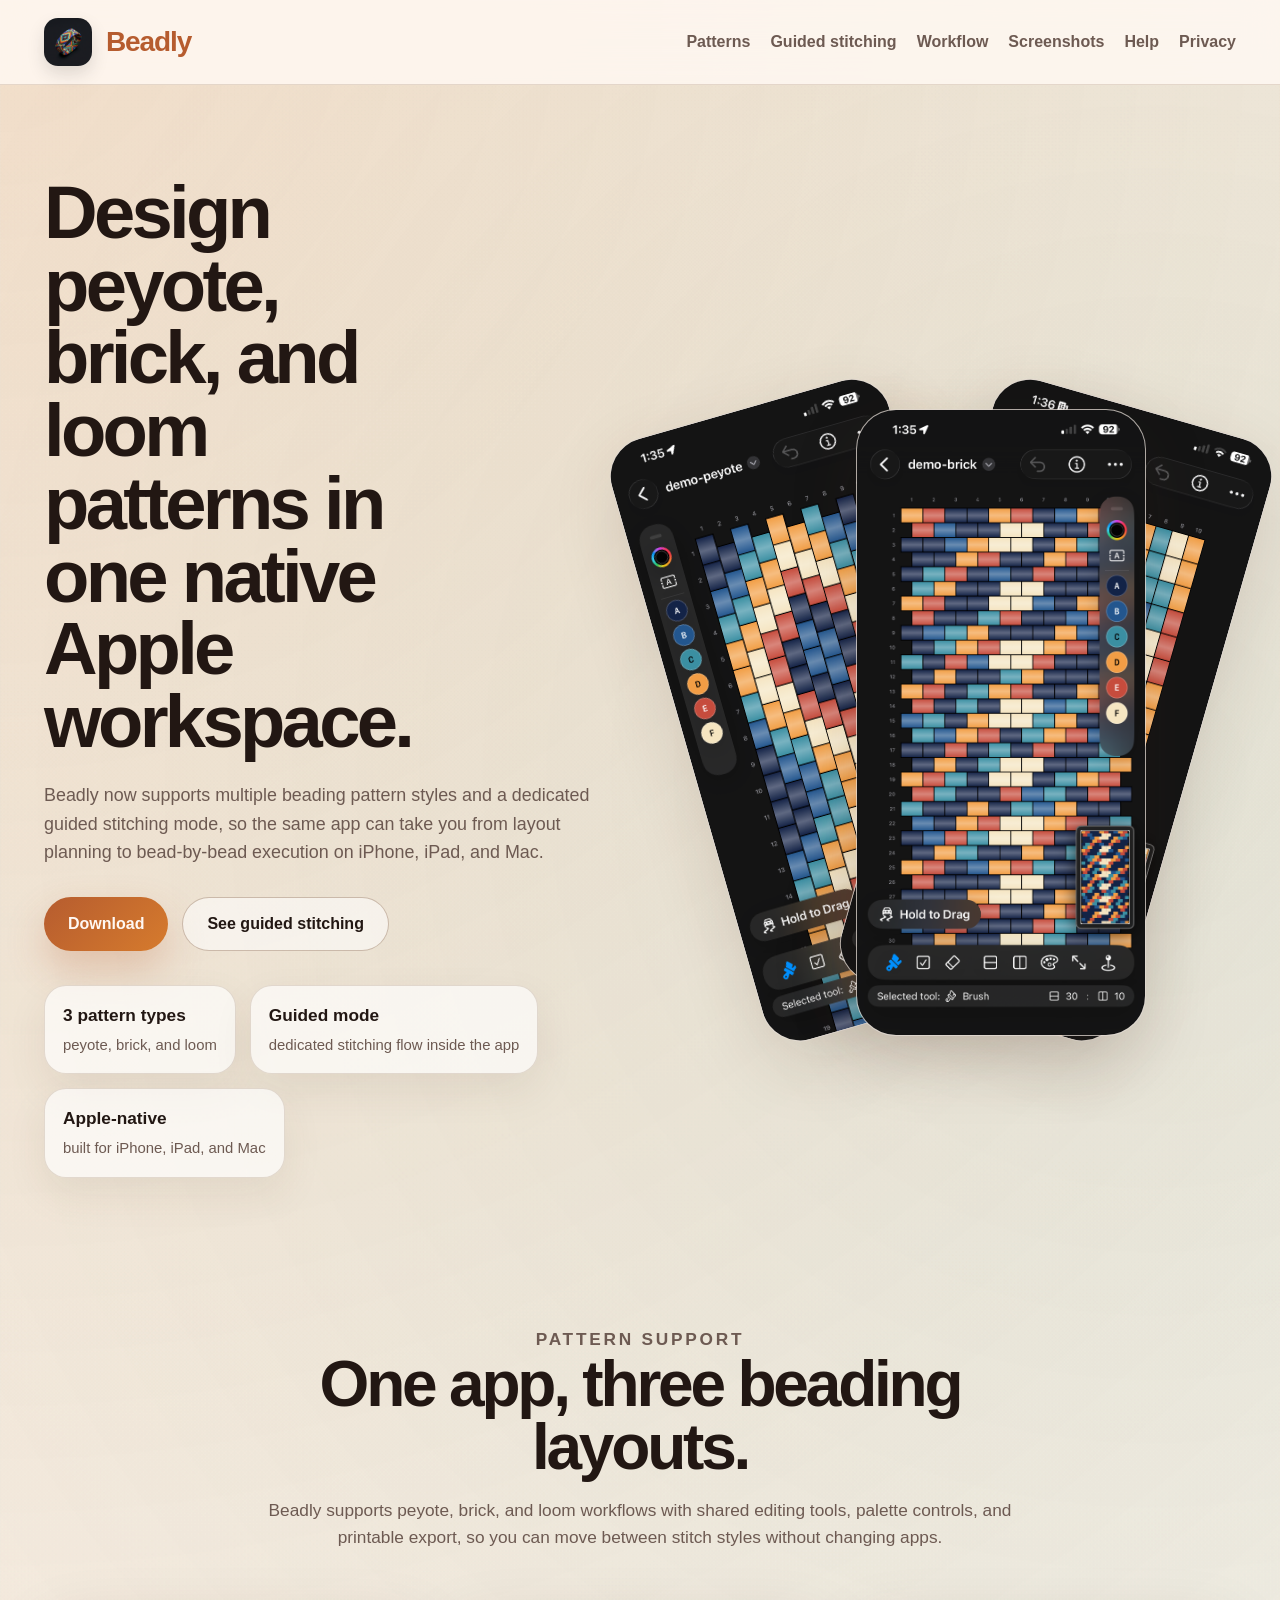
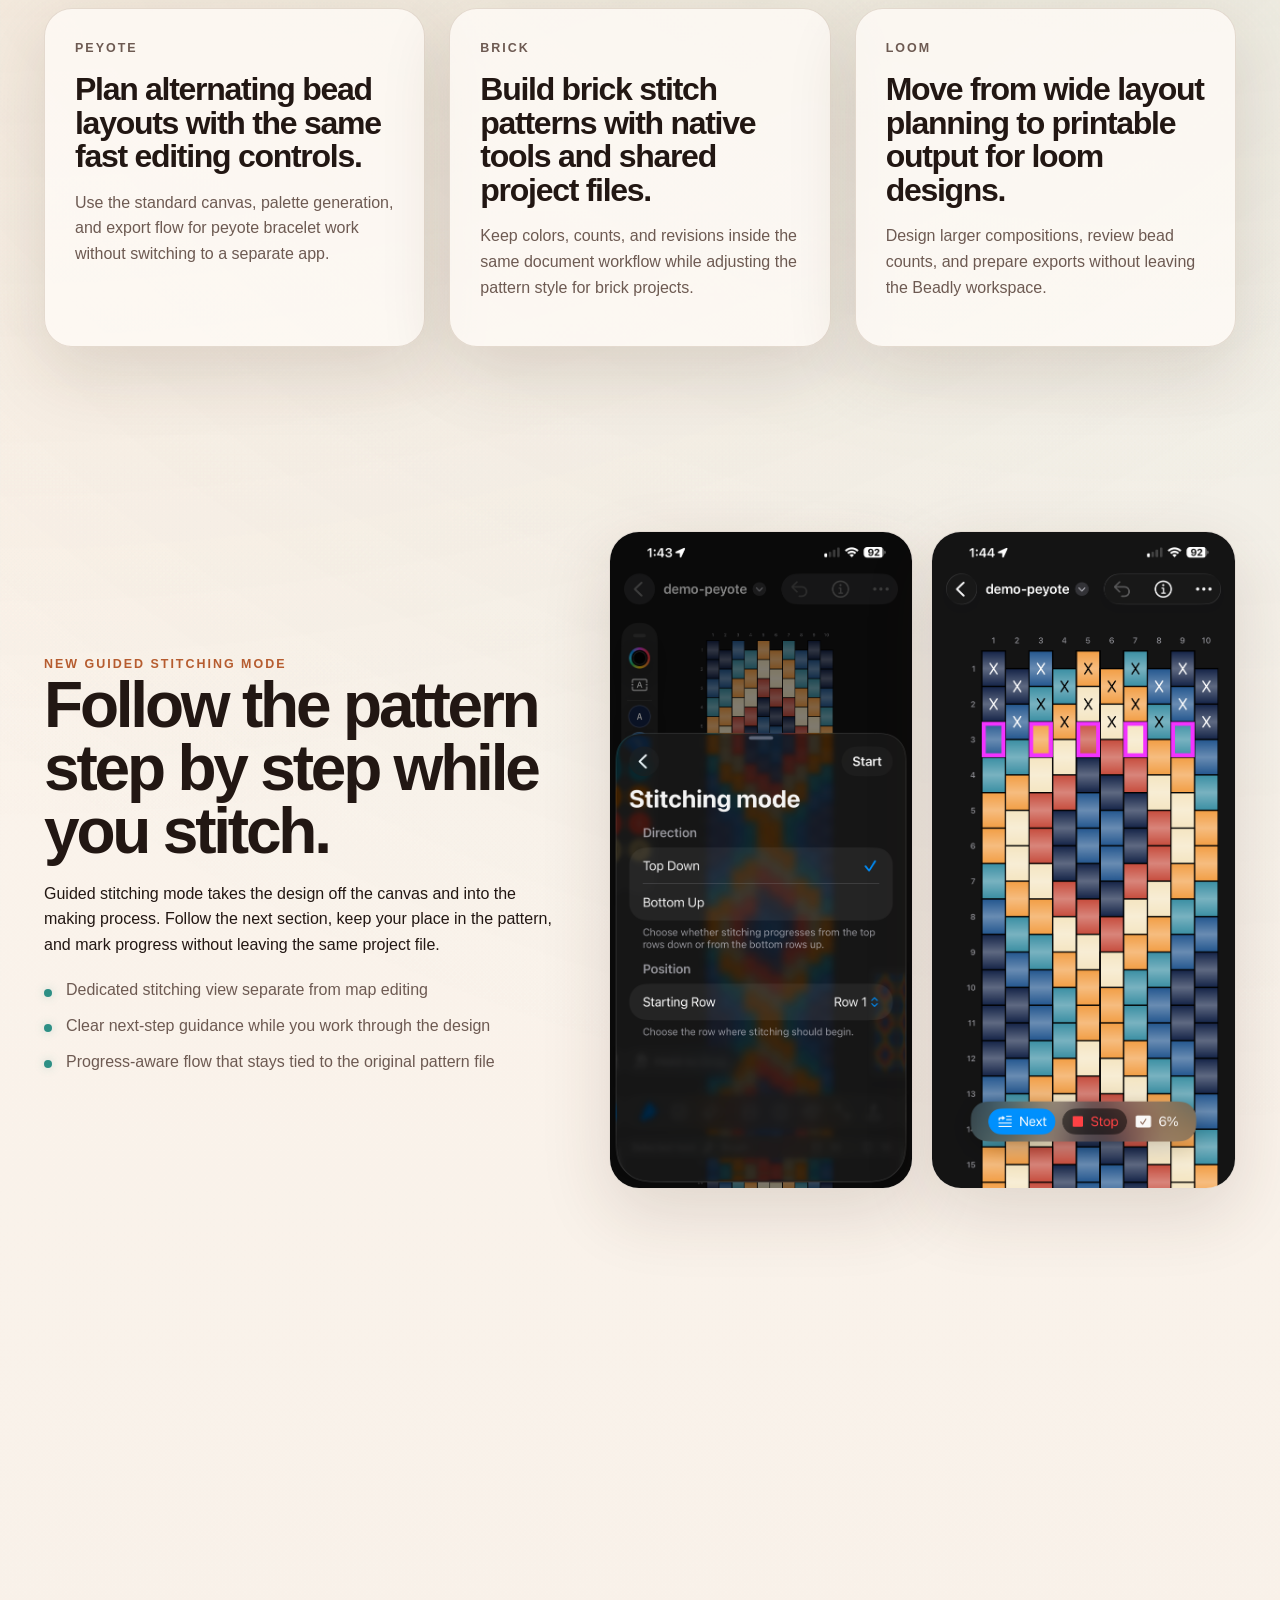
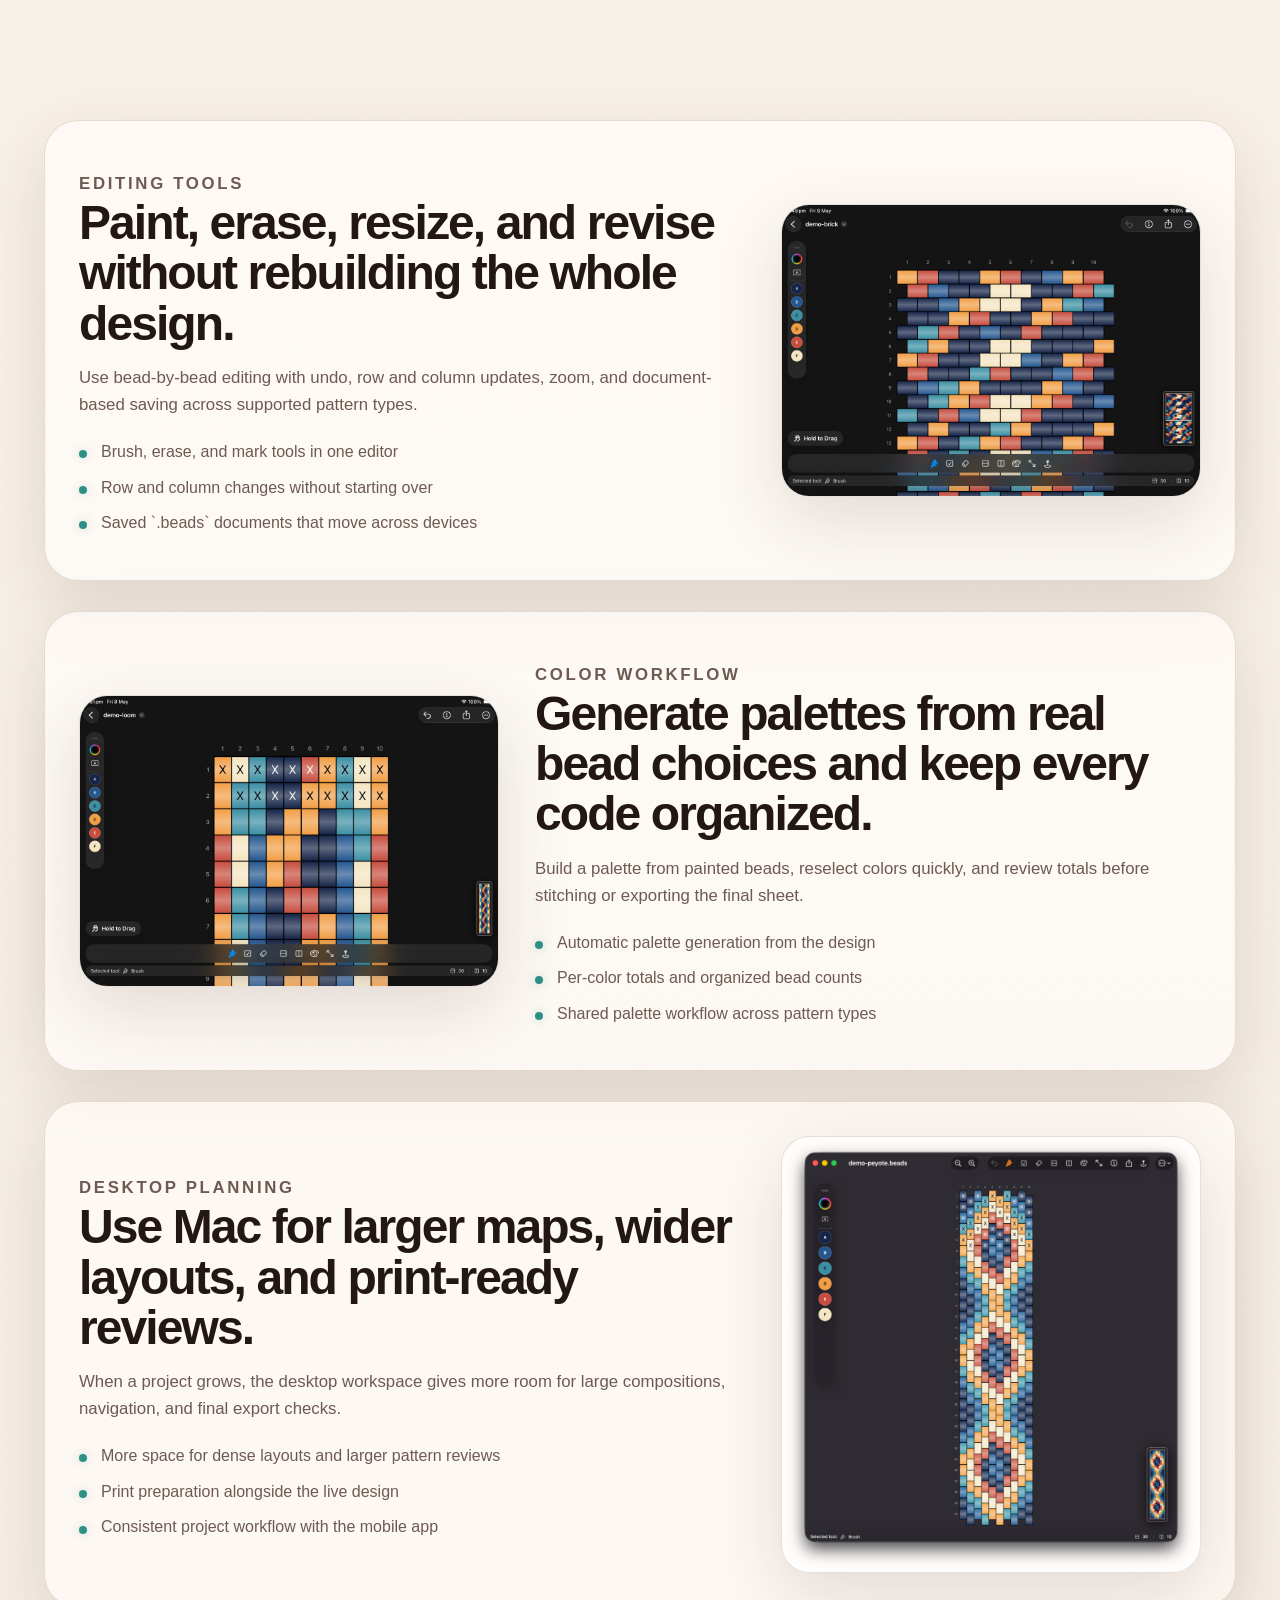
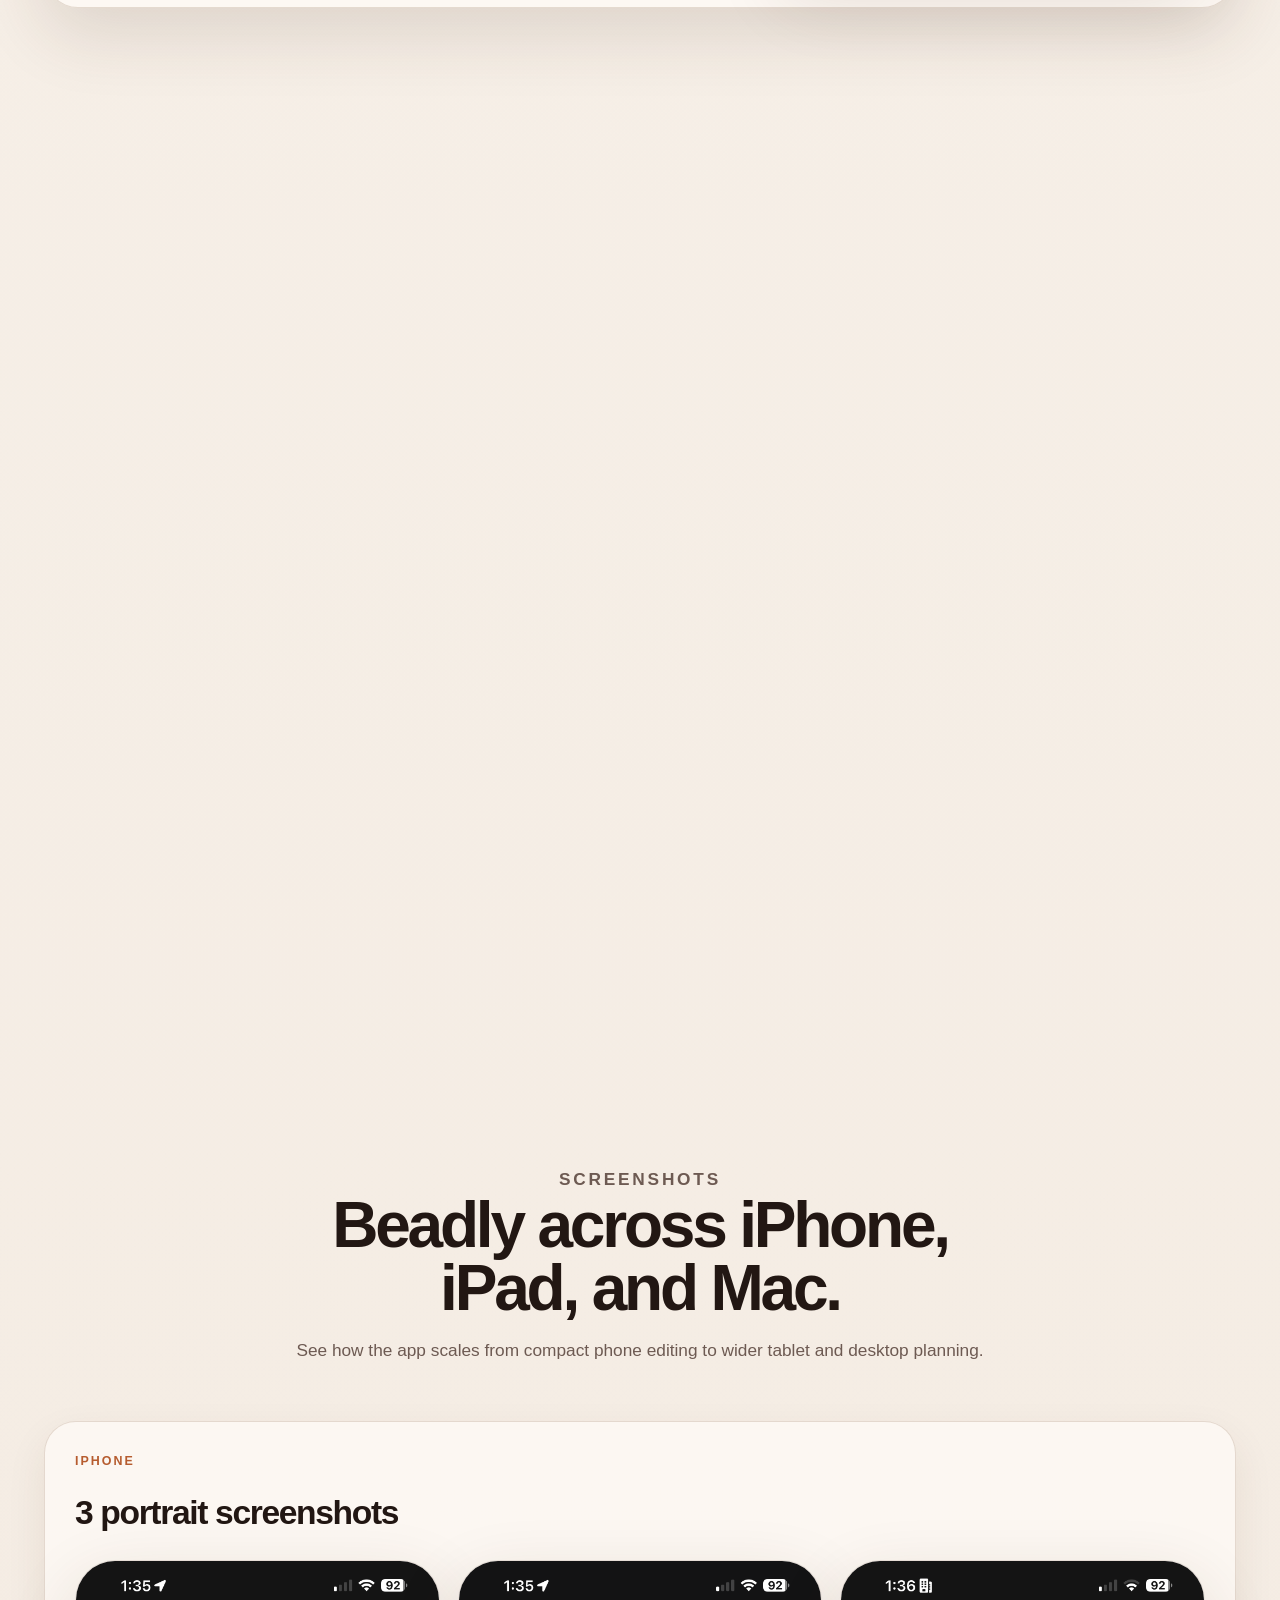
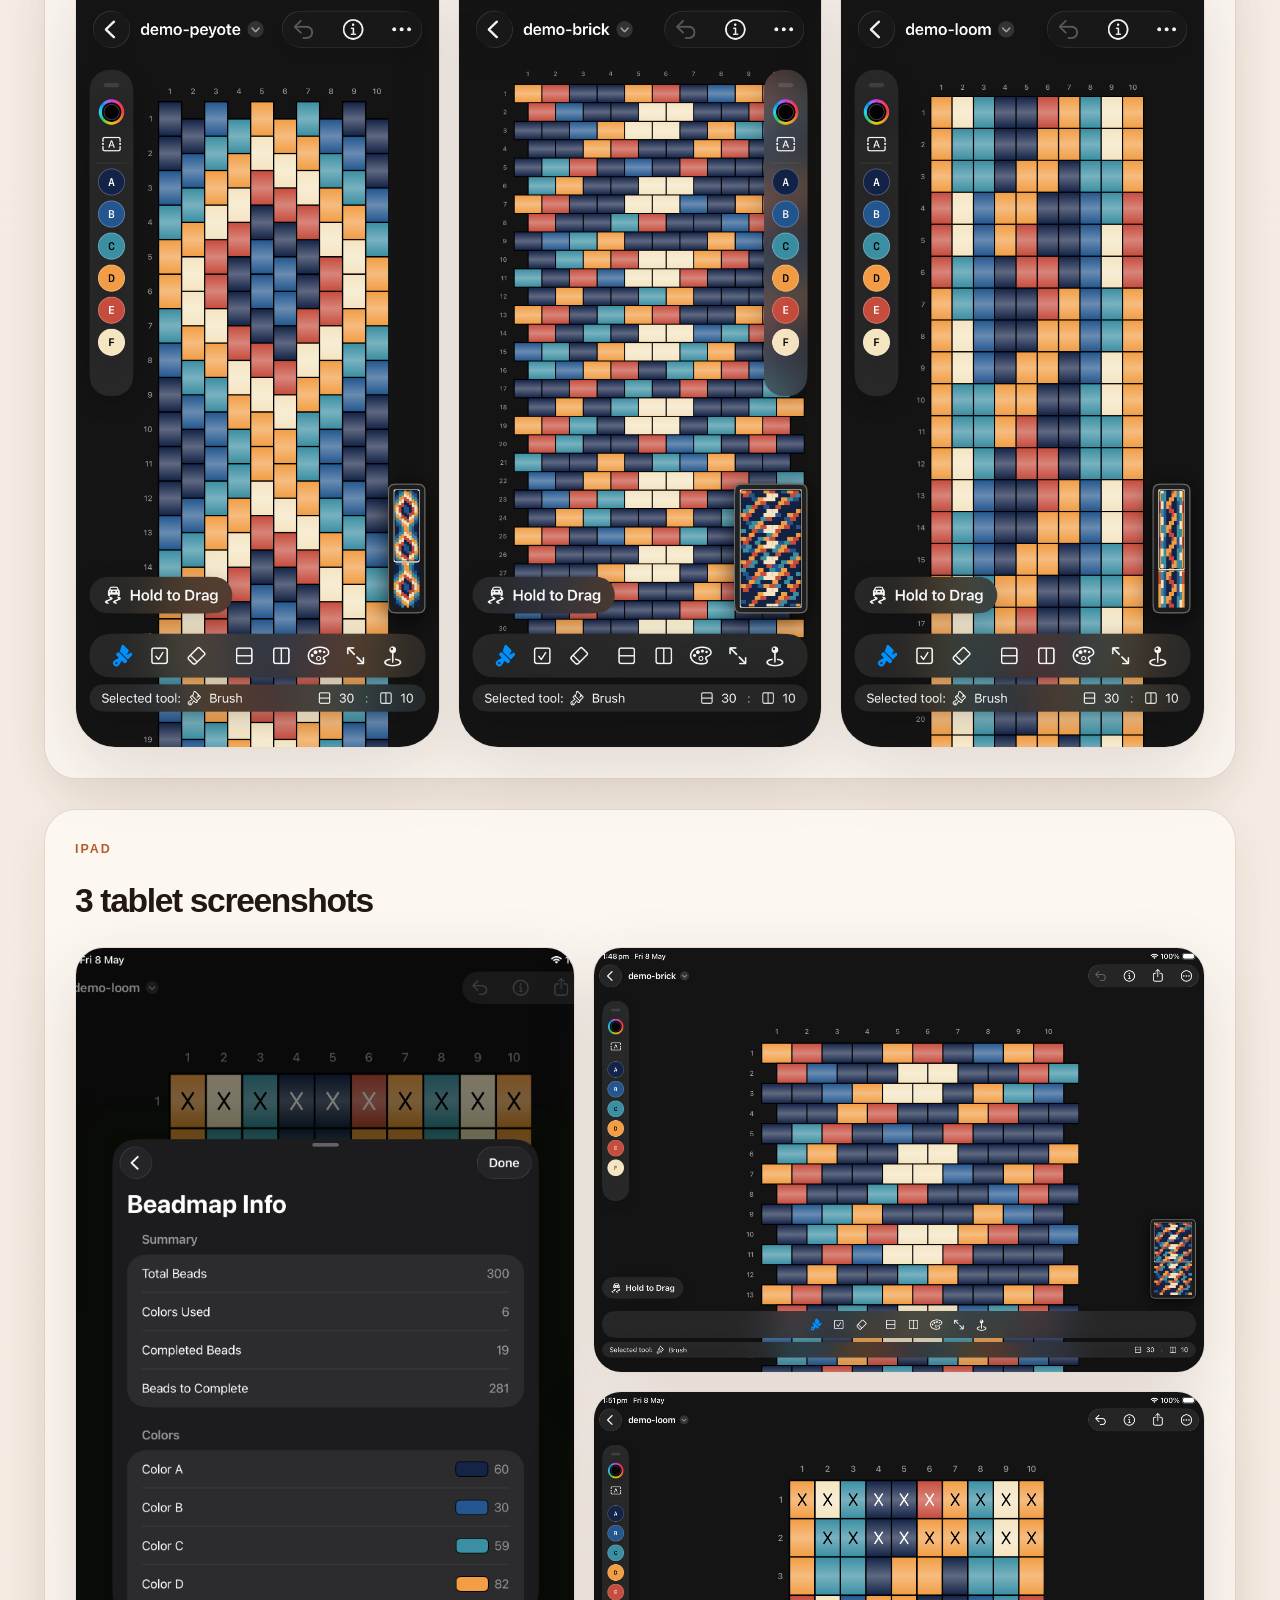
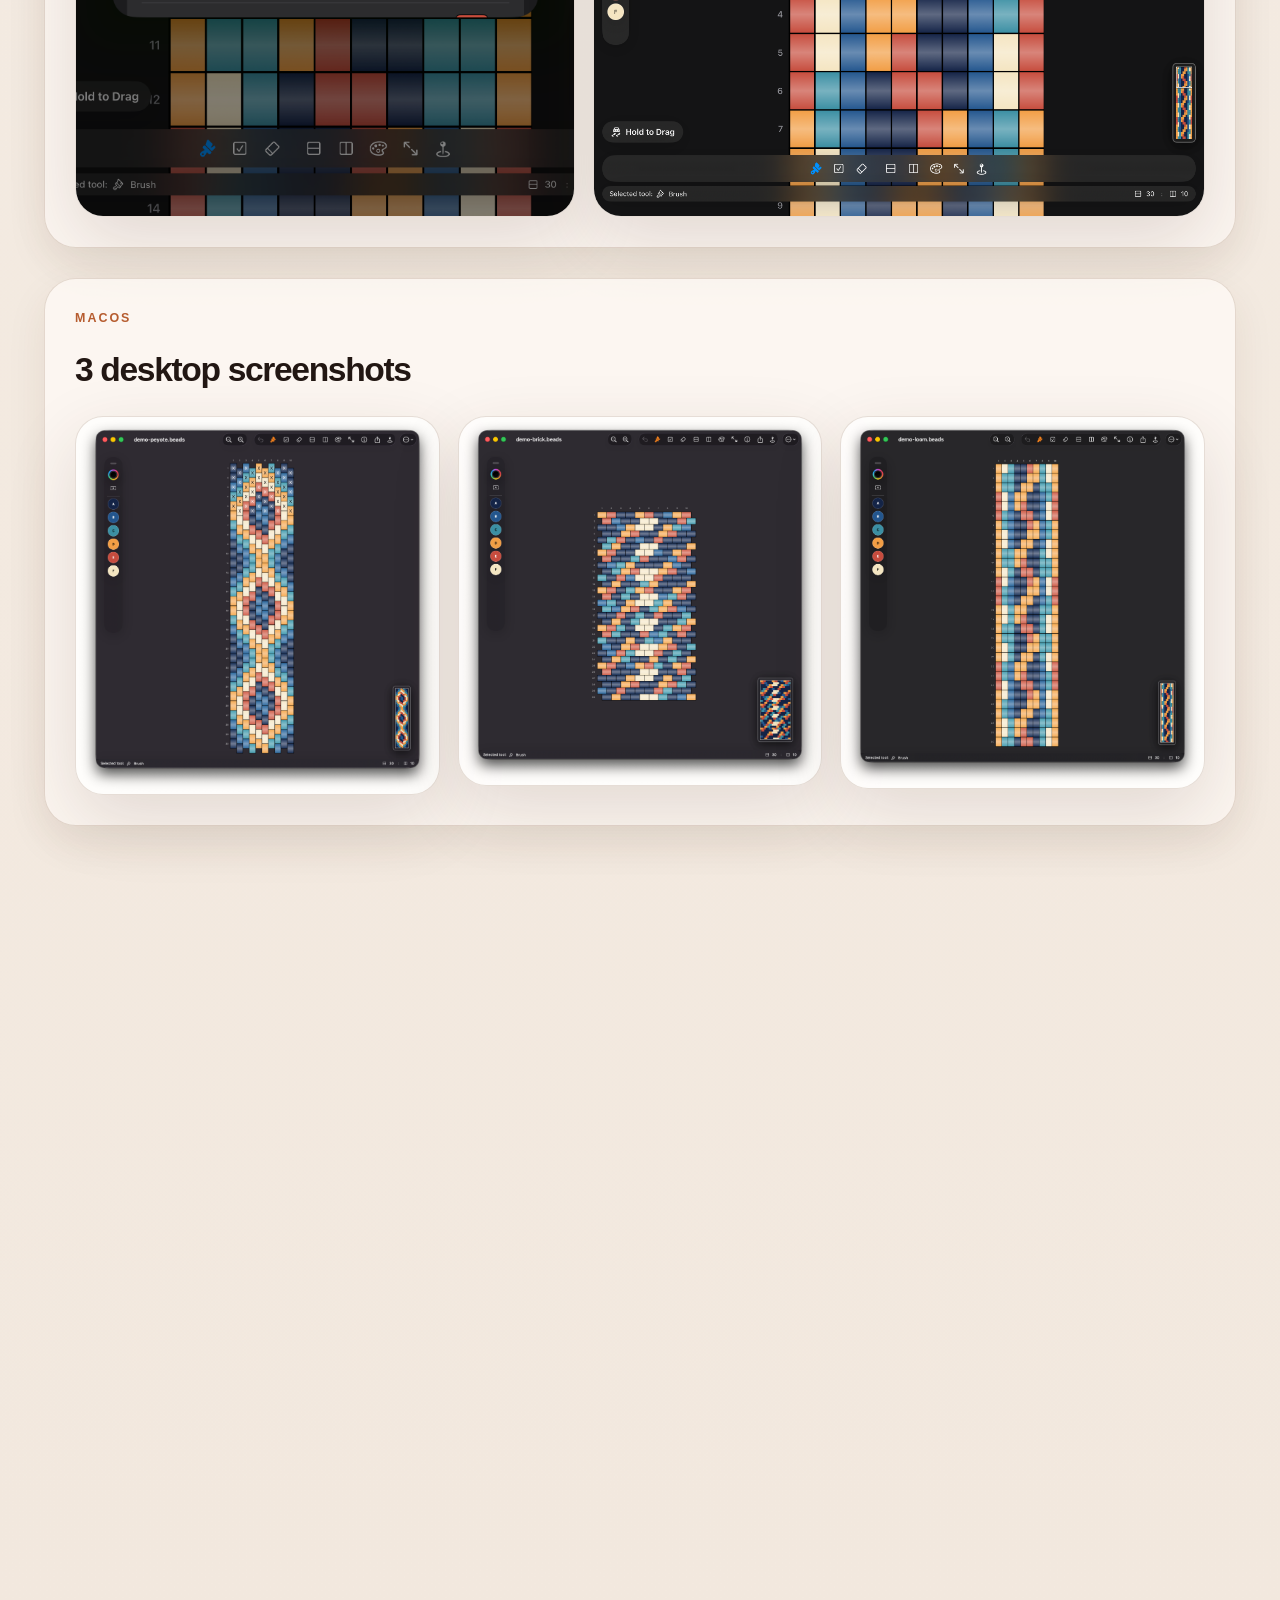
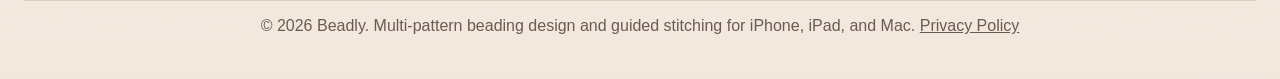
==== commit 85b922ce: "Refine iPad screenshot layout" ====
--- a/index.html
+++ b/index.html
@@ -259,9 +259,11 @@
                         <h3>3 tablet screenshots</h3>
                     </div>
                     <div class="screenshot-grid screenshot-grid-ipad">
-                        <img class="app-shot shot-tablet" src="screenshots/ipad-01.png" alt="Beadly on iPad showing a wide editor canvas">
-                        <img class="app-shot shot-tablet" src="screenshots/ipad-02.png" alt="Beadly on iPad showing palette and tools layout">
-                        <img class="app-shot shot-tablet" src="screenshots/ipad-03.png" alt="Beadly on iPad showing pattern review or export workflow">
+                        <img class="app-shot shot-ipad-vertical" src="screenshots/ipad-03.png" alt="Beadly on iPad showing pattern review or export workflow">
+                        <div class="ipad-stack">
+                            <img class="app-shot shot-ipad-landscape" src="screenshots/ipad-01.png" alt="Beadly on iPad showing a wide editor canvas">
+                            <img class="app-shot shot-ipad-landscape" src="screenshots/ipad-02.png" alt="Beadly on iPad showing palette and tools layout">
+                        </div>
                     </div>
                 </div>
 
--- a/style.css
+++ b/style.css
@@ -367,11 +367,13 @@
     border-radius: 40px;
 }
 
-.shot-tablet {
-    border-radius: 30px;
-}
-
 .shot-desktop {
+    border-radius: 28px;
+}
+
+.shot-tablet,
+.shot-ipad-landscape,
+.shot-ipad-vertical {
     border-radius: 28px;
 }
 
@@ -632,6 +634,26 @@
     grid-template-columns: repeat(3, minmax(0, 1fr));
 }
 
+.screenshot-grid-ipad {
+    grid-template-columns: minmax(0, 0.9fr) minmax(0, 1.1fr);
+    align-items: stretch;
+}
+
+.ipad-stack {
+    display: grid;
+    grid-template-rows: repeat(2, minmax(0, 1fr));
+    gap: 18px;
+}
+
+.shot-ipad-vertical,
+.shot-ipad-landscape {
+    height: 100%;
+}
+
+.shot-ipad-vertical {
+    min-height: 100%;
+}
+
 .download {
     padding-top: 40px;
 }
@@ -753,13 +775,16 @@
     .pattern-grid,
     .steps-grid,
     .screenshot-grid-iphone,
-    .screenshot-grid-ipad,
     .screenshot-grid-mac {
         grid-template-columns: repeat(2, minmax(0, 1fr));
     }
 
     .guided-section,
     .help-layout {
+        grid-template-columns: 1fr;
+    }
+
+    .screenshot-grid-ipad {
         grid-template-columns: 1fr;
     }
 
@@ -894,6 +919,11 @@
         grid-template-columns: 1fr;
     }
 
+    .ipad-stack {
+        grid-template-rows: none;
+        grid-template-columns: 1fr;
+    }
+
     .feature-item,
     .screenshot-group,
     .download-panel,
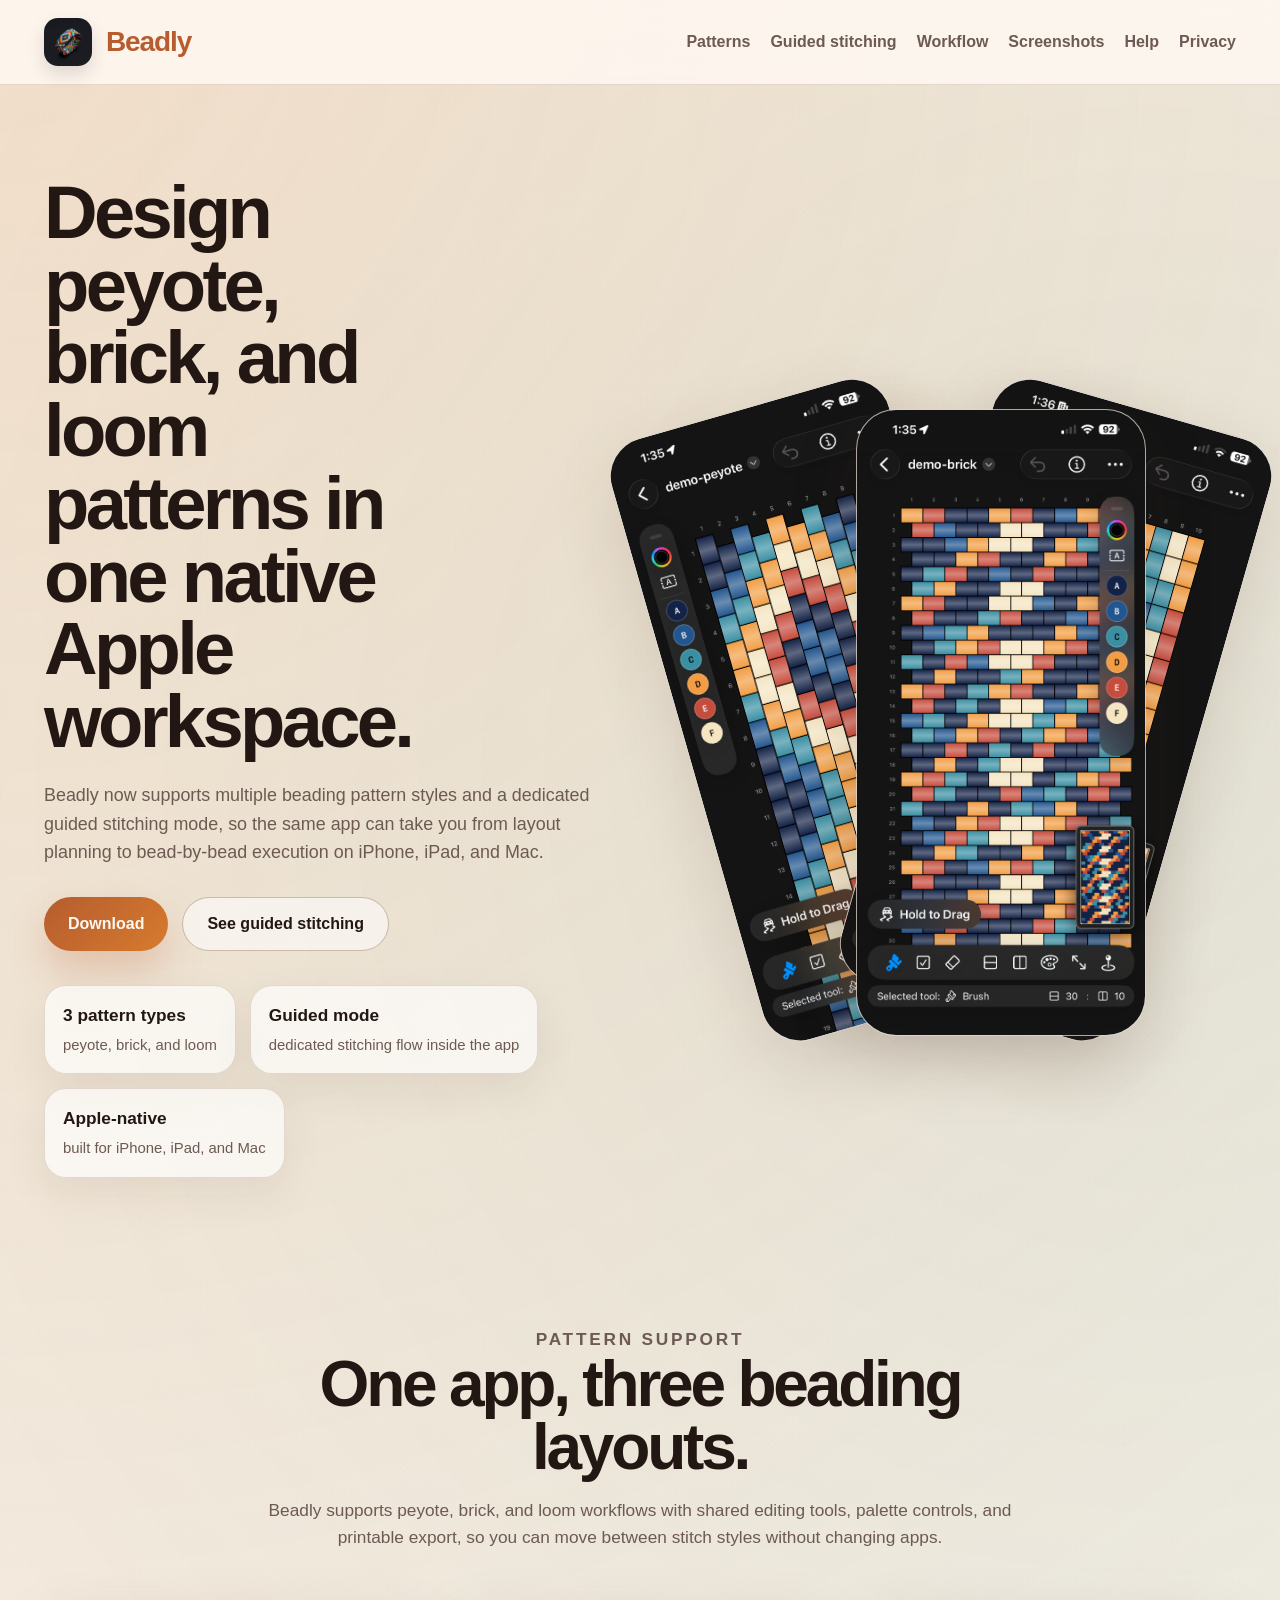
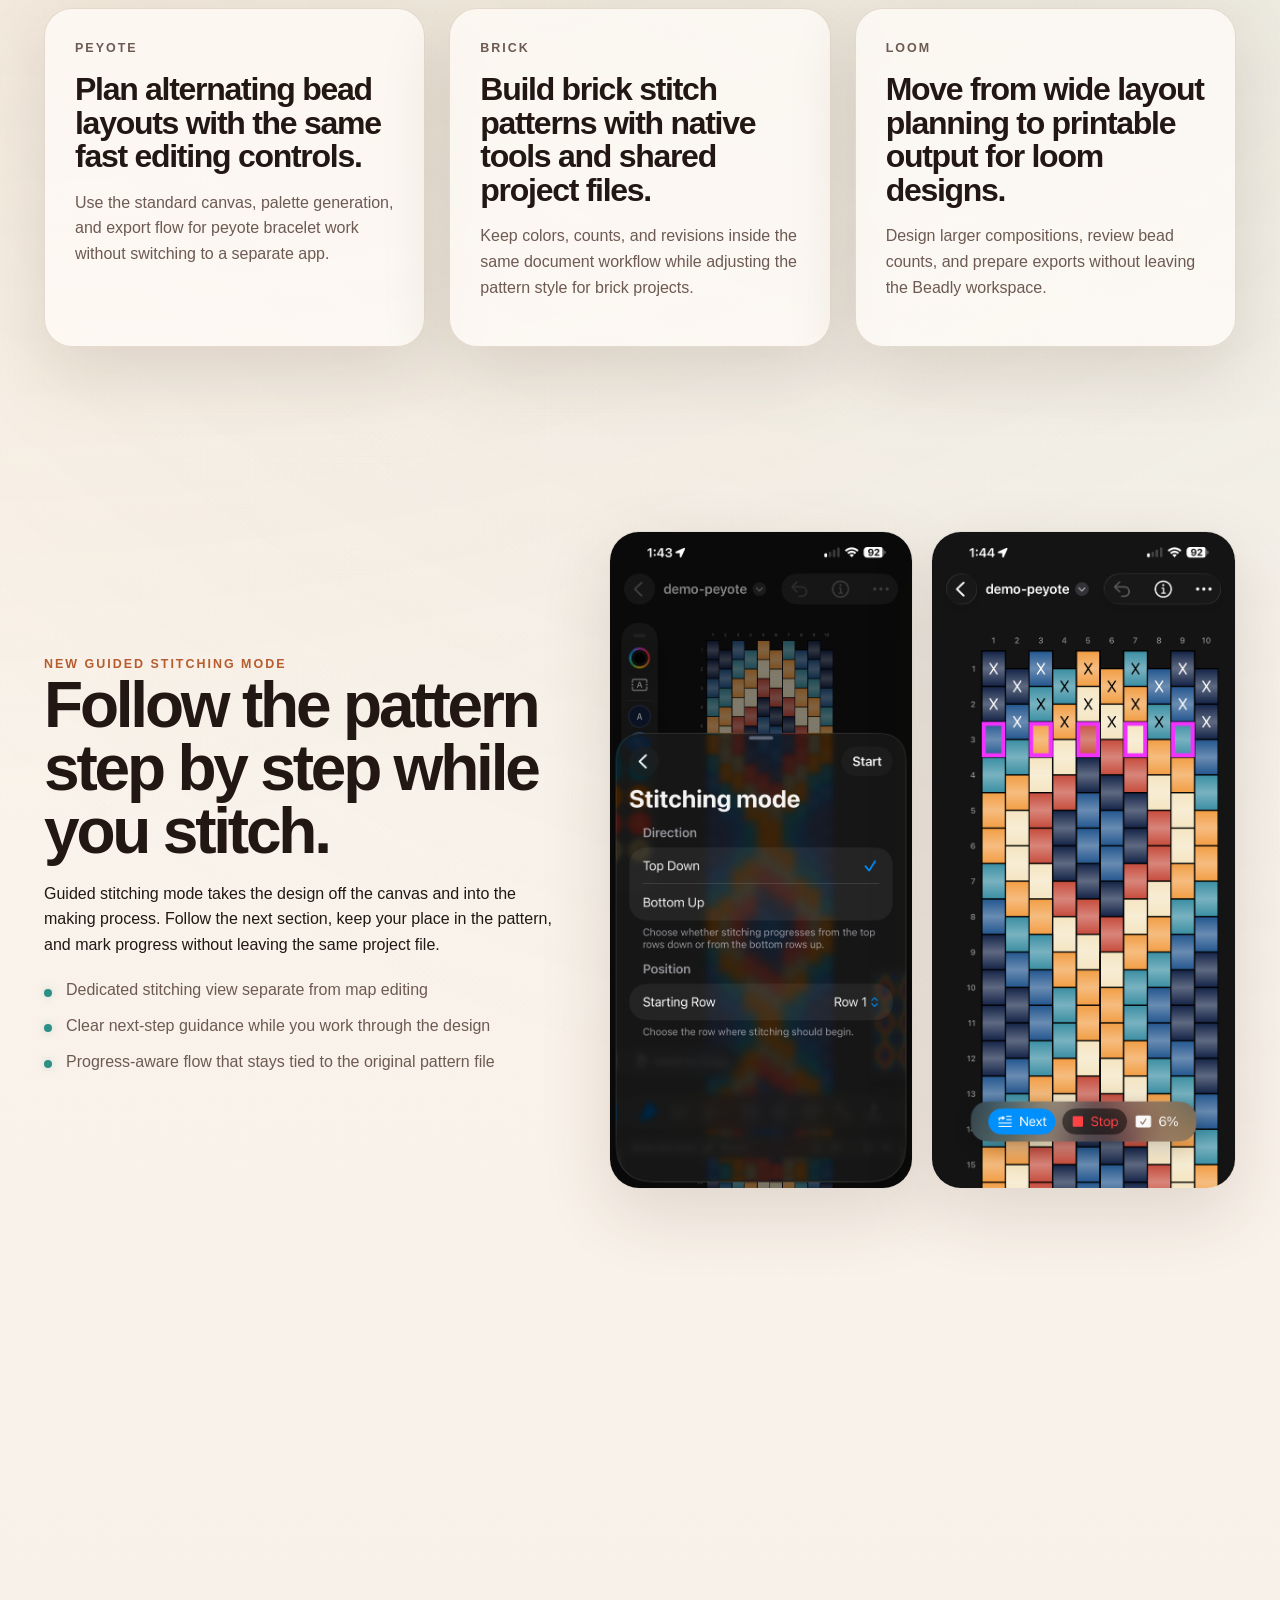
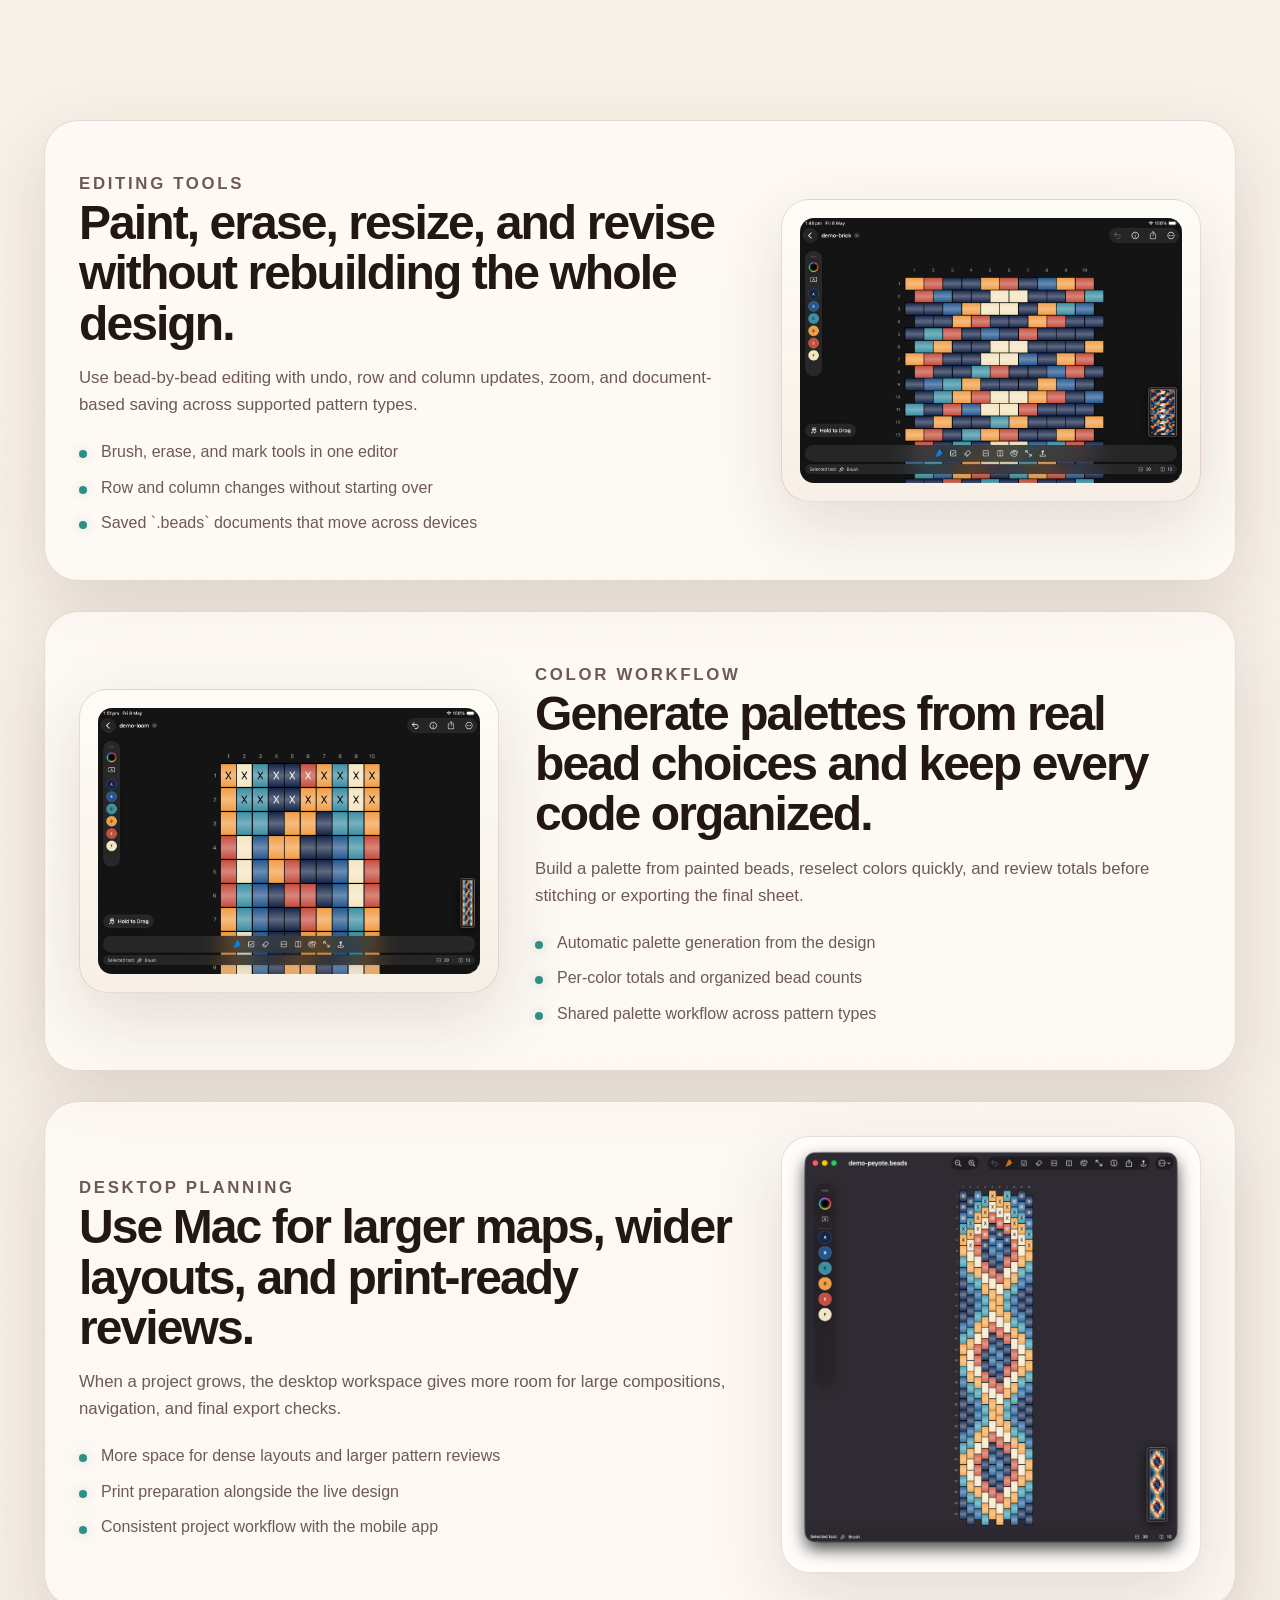
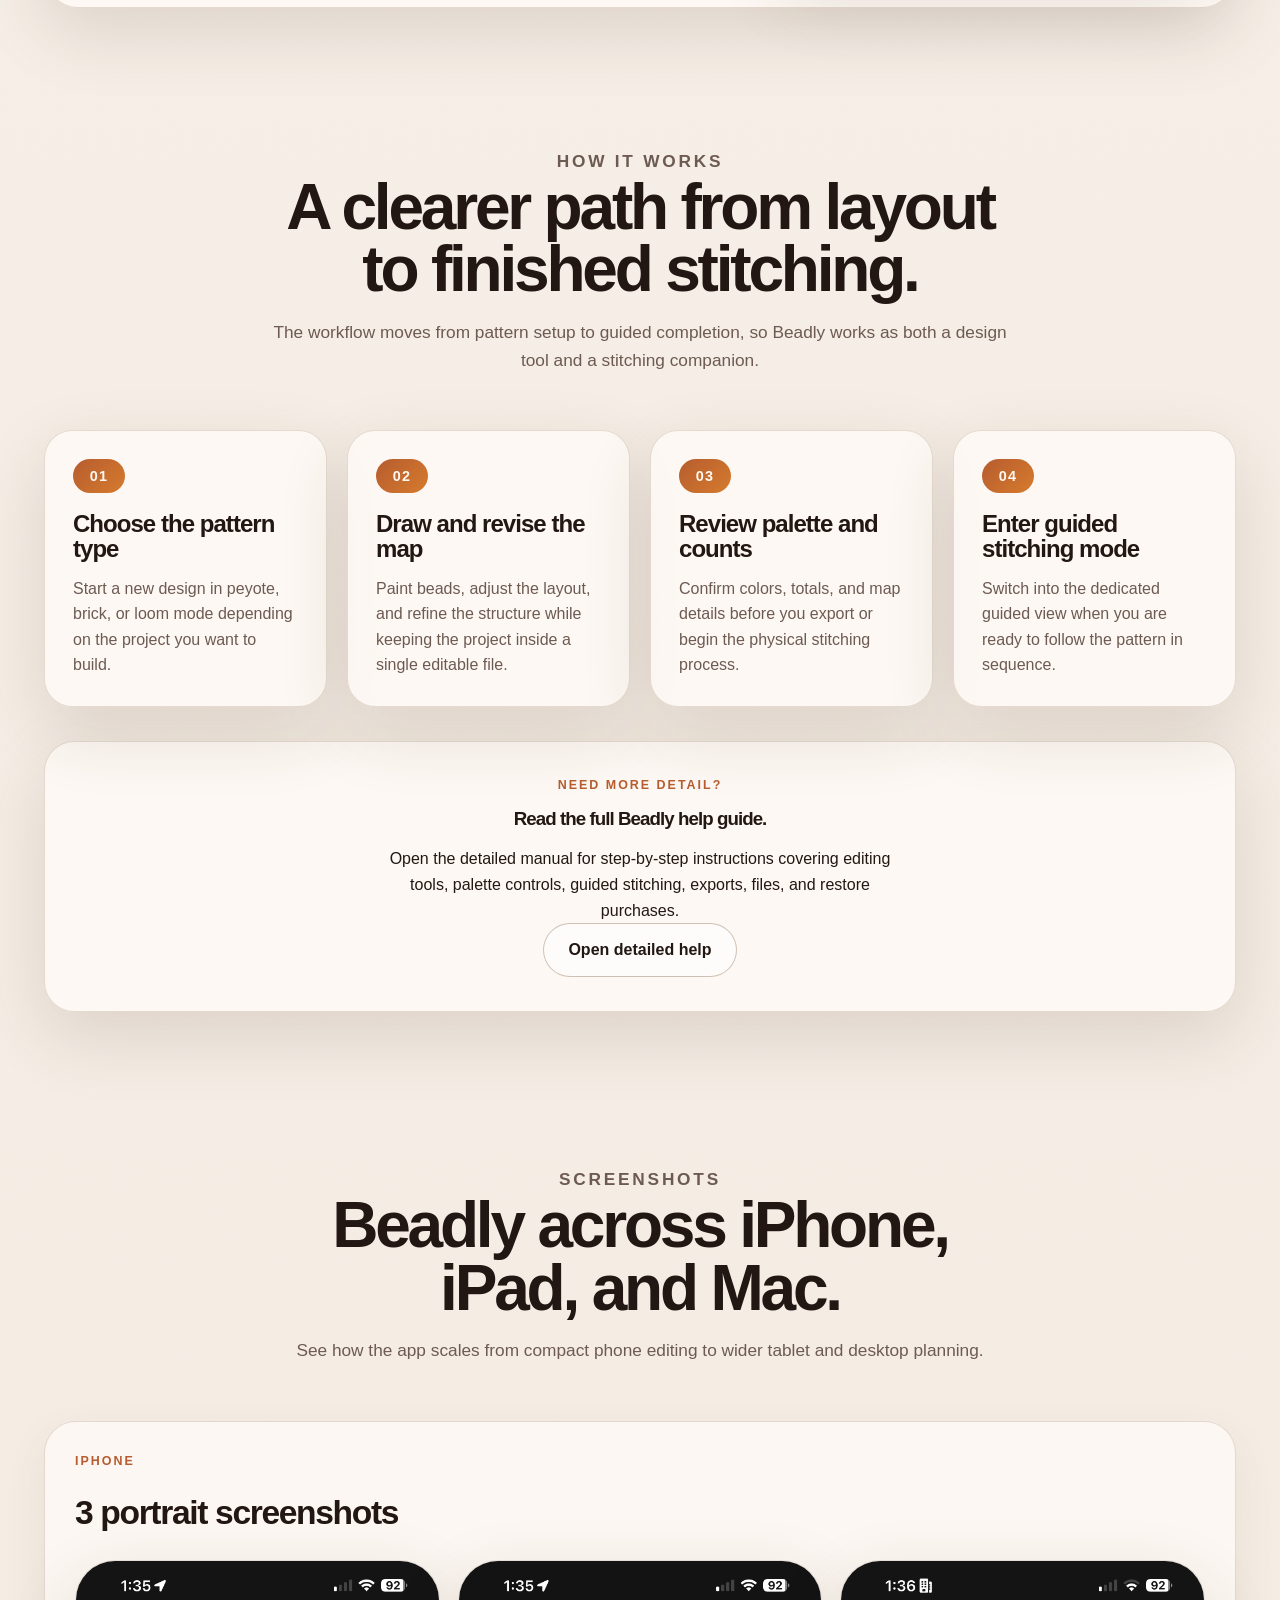
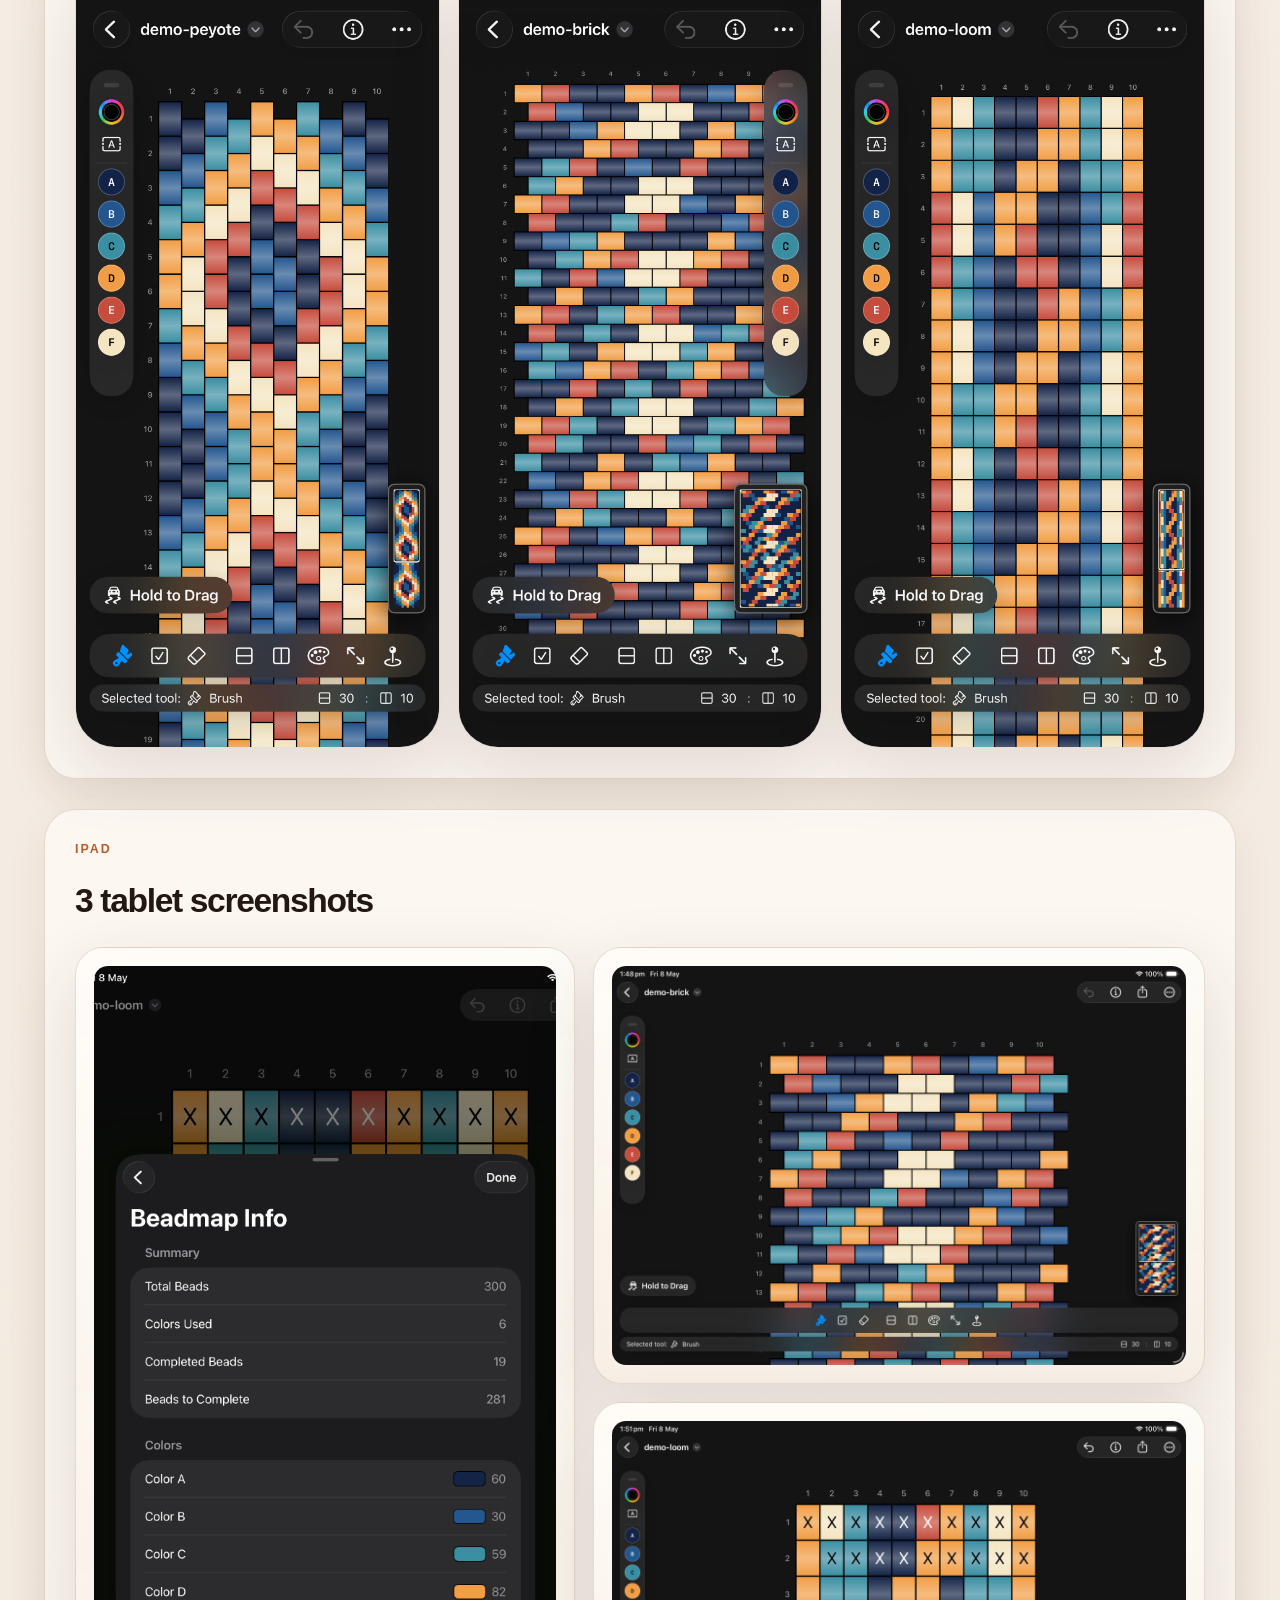
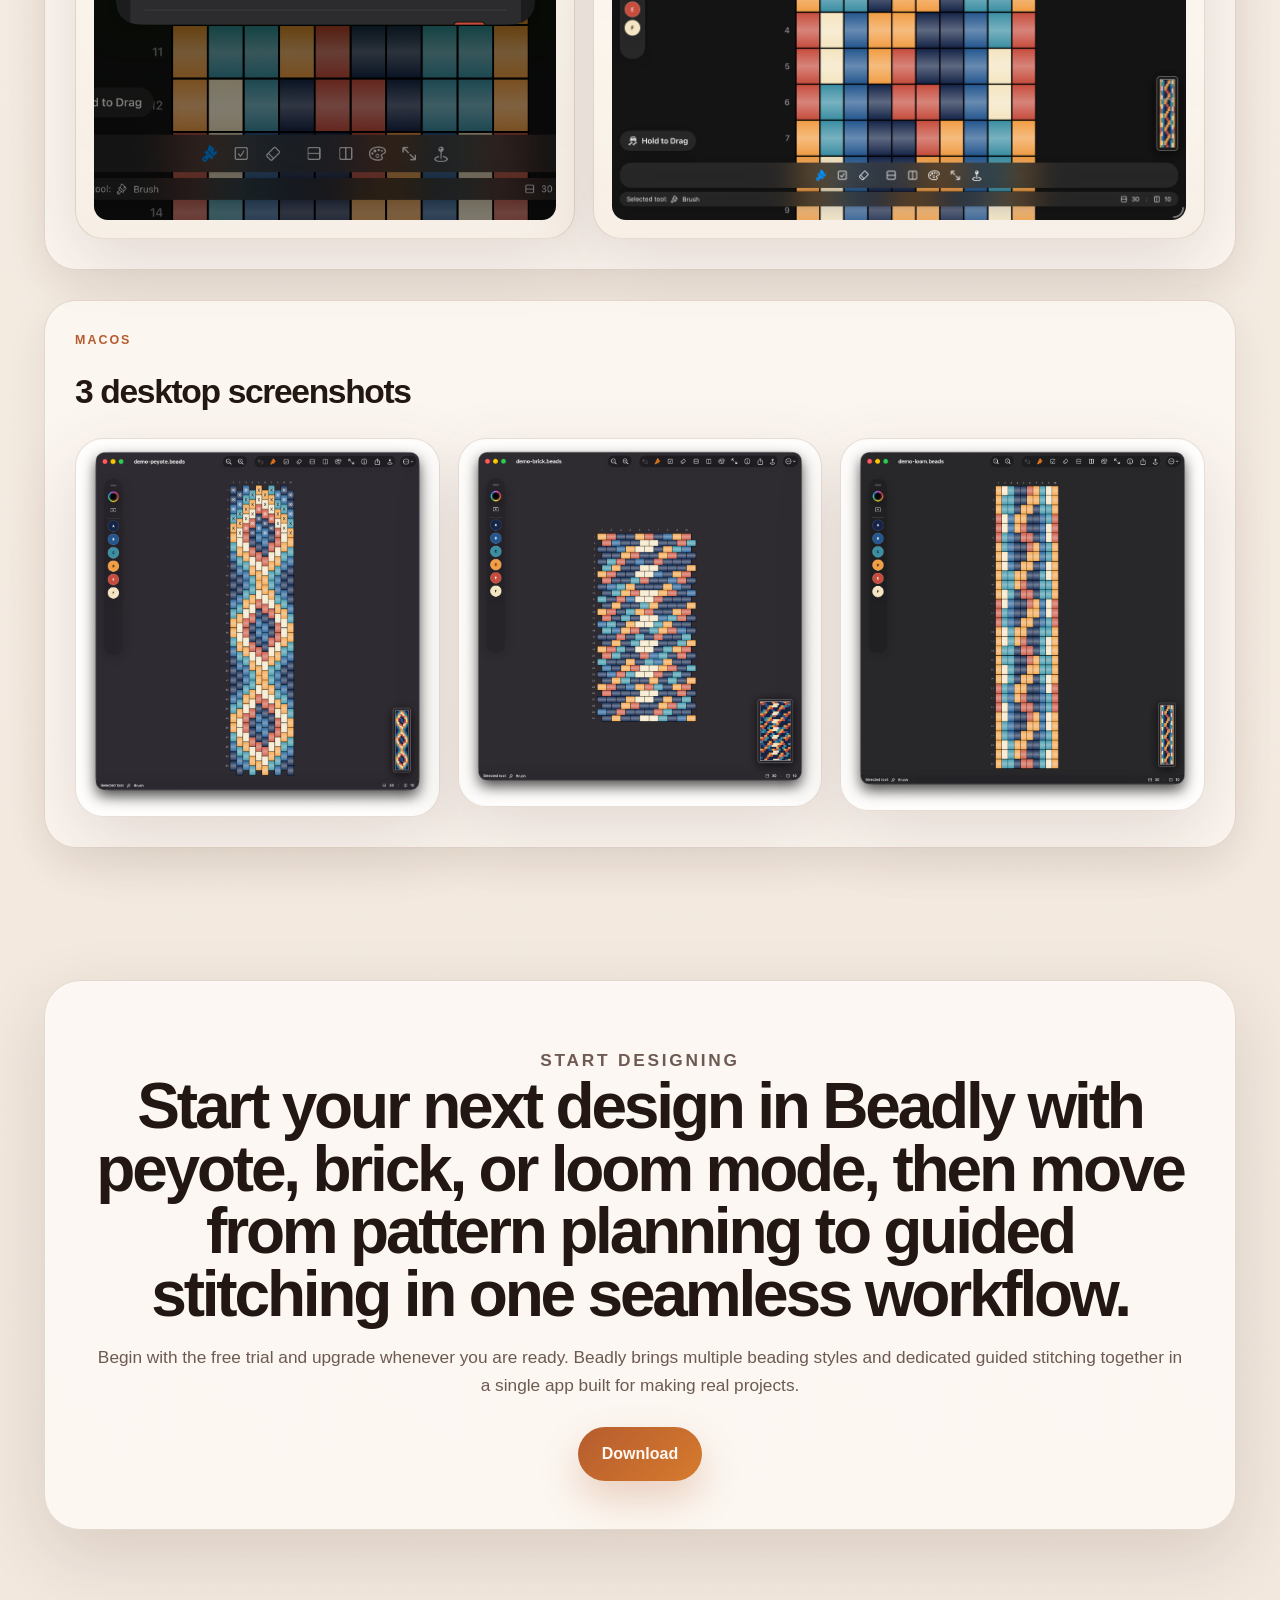
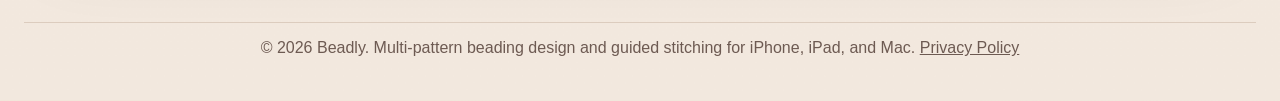
==== commit 5390f910: "Adjust iPad screenshot framing" ====
--- a/index.html
+++ b/index.html
@@ -148,7 +148,9 @@
                         </ul>
                     </div>
                     <div class="feature-image">
-                        <img class="app-shot shot-tablet" src="screenshots/ipad-01.png" alt="Beadly on iPad showing the editing workspace">
+                        <div class="media-frame media-frame-desktop">
+                            <img class="app-shot shot-tablet" src="screenshots/ipad-01.png" alt="Beadly on iPad showing the editing workspace">
+                        </div>
                     </div>
                 </article>
 
@@ -164,7 +166,9 @@
                         </ul>
                     </div>
                     <div class="feature-image">
-                        <img class="app-shot shot-tablet" src="screenshots/ipad-02.png" alt="Beadly on iPad showing palette and color-management controls">
+                        <div class="media-frame media-frame-desktop">
+                            <img class="app-shot shot-tablet" src="screenshots/ipad-02.png" alt="Beadly on iPad showing palette and color-management controls">
+                        </div>
                     </div>
                 </article>
 
@@ -259,10 +263,16 @@
                         <h3>3 tablet screenshots</h3>
                     </div>
                     <div class="screenshot-grid screenshot-grid-ipad">
-                        <img class="app-shot shot-ipad-vertical" src="screenshots/ipad-03.png" alt="Beadly on iPad showing pattern review or export workflow">
+                        <div class="media-frame media-frame-desktop">
+                            <img class="app-shot shot-ipad-vertical" src="screenshots/ipad-03.png" alt="Beadly on iPad showing pattern review or export workflow">
+                        </div>
                         <div class="ipad-stack">
-                            <img class="app-shot shot-ipad-landscape" src="screenshots/ipad-01.png" alt="Beadly on iPad showing a wide editor canvas">
-                            <img class="app-shot shot-ipad-landscape" src="screenshots/ipad-02.png" alt="Beadly on iPad showing palette and tools layout">
+                            <div class="media-frame media-frame-desktop">
+                                <img class="app-shot shot-ipad-landscape" src="screenshots/ipad-01.png" alt="Beadly on iPad showing a wide editor canvas">
+                            </div>
+                            <div class="media-frame media-frame-desktop">
+                                <img class="app-shot shot-ipad-landscape" src="screenshots/ipad-02.png" alt="Beadly on iPad showing palette and tools layout">
+                            </div>
                         </div>
                     </div>
                 </div>
--- a/style.css
+++ b/style.css
@@ -363,6 +363,26 @@
     object-fit: cover;
 }
 
+.media-frame {
+    width: 100%;
+    padding: 18px;
+    border: 1px solid var(--line);
+    background:
+        linear-gradient(180deg, rgba(255, 253, 248, 0.96), rgba(247, 238, 229, 0.94)),
+        linear-gradient(135deg, rgba(214, 123, 45, 0.08), rgba(45, 143, 133, 0.08));
+    box-shadow: var(--shadow);
+}
+
+.media-frame-desktop {
+    border-radius: 28px;
+}
+
+.media-frame .app-shot {
+    border: 0;
+    box-shadow: none;
+    background: transparent;
+}
+
 .shot-phone {
     border-radius: 40px;
 }
@@ -374,7 +394,7 @@
 .shot-tablet,
 .shot-ipad-landscape,
 .shot-ipad-vertical {
-    border-radius: 28px;
+    border-radius: 14px;
 }
 
 .shot-guided {
